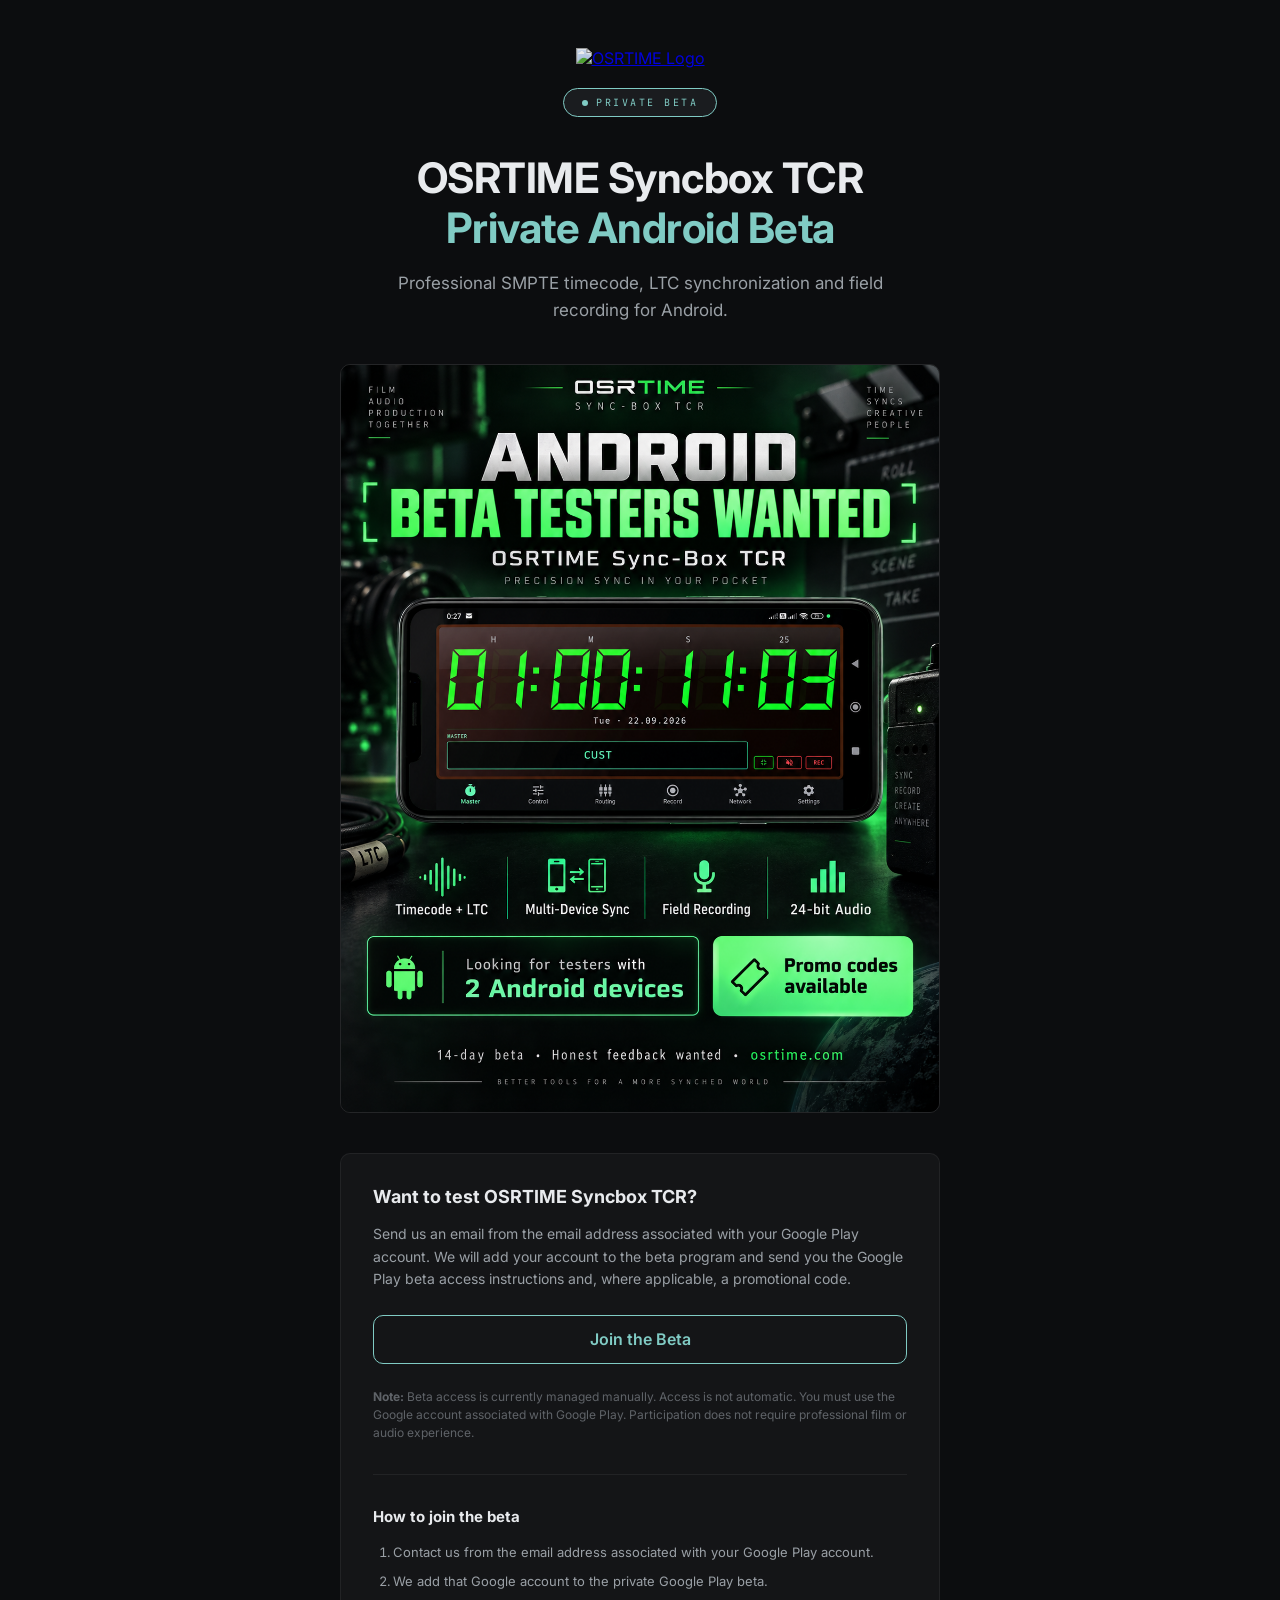
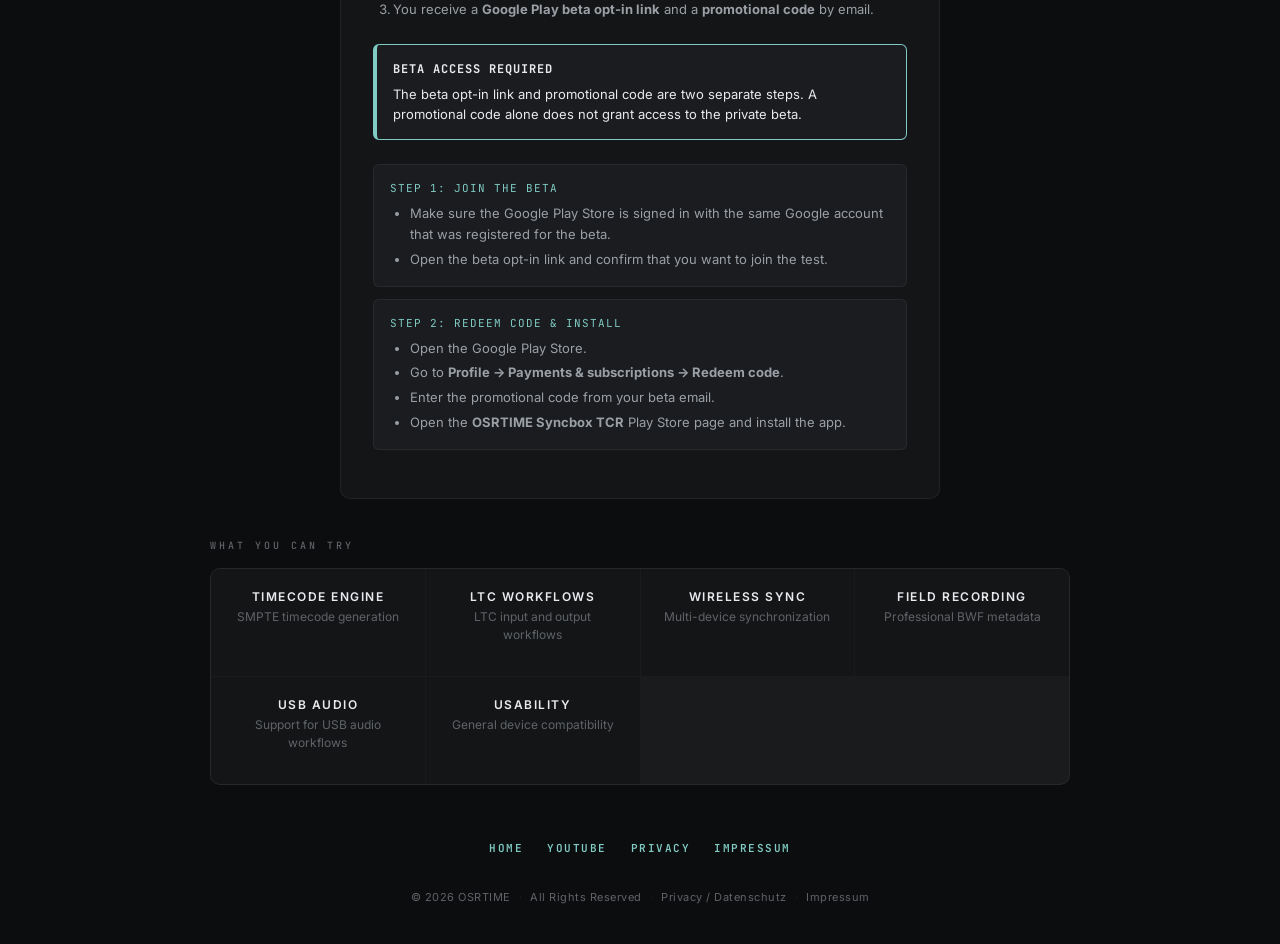
==== beta/index.html @ b646900d "Improve beta signup UX with modal and add beta navigation" ====
<!DOCTYPE html>
<html lang="de">
<head>
    <meta charset="UTF-8">
    <meta name="viewport" content="width=device-width, initial-scale=1.0">
    <title>OSRTIME – Professional Timecode & Synchronization</title>
    <meta name="description" content="OSRTIME – A next-generation timecode and synchronization platform for film, broadcast and studio professionals.">
    <meta name="theme-color" content="#111214">

    <link rel="icon" type="image/png" href="https://github.com/Clickybunty/assets/blob/main/osertime-logo-google-workspace.png?raw=true">
    
    <link rel="preconnect" href="https://fonts.googleapis.com">
    <link rel="preconnect" href="https://fonts.gstatic.com" crossorigin>
    <link href="https://fonts.googleapis.com/css2?family=Orbitron:wght@400;500;600;700;800;900&family=Inter:wght@300;400;500;600;700&family=JetBrains+Mono:wght@400;500;700&display=swap" rel="stylesheet">
    <style>
        /* ═══════════════════════════════════════════════════════
           OSRTIME – PROFESSIONAL STUDIO DESIGN
           ═══════════════════════════════════════════════════════ */

        *, *::before, *::after {
            margin: 0;
            padding: 0;
            box-sizing: border-box;
        }

        :root {
            /* ── Page Design System ── */
            --page-bg: #0C0D0F;
            --surface-1: #141517;
            --surface-2: #1A1C1F;
            --surface-3: #222428;
            --border-subtle: rgba(255, 255, 255, 0.06);
            --border-medium: rgba(255, 255, 255, 0.10);
            --text-primary: #E8EAED;
            --text-secondary: #9AA0A6;
            --text-muted: #5F6368;
            --accent-cool: #80CBC4;
            --accent-blue: #81D4FA;

            /* ── Master Clock Panel Colors (unchanged) ── */
            --neon-green: #39FF14;
            --neon-green-dim: rgba(57, 255, 20, 0.04);
            --neon-green-subtle: rgba(57, 255, 20, 0.02);
            --label-gray: #777777;
            --date-color: rgba(255, 255, 255, 0.7);
            --divider-green: #1B3F1B;
            --master-label: #81C784;
            --glass-top: #2E1010;
            --glass-mid: #140808;
            --glass-bottom: #0F0505;
            --rim-color: rgba(139, 69, 19, 0.4);
            --btn-bg: #140D0D;
            --nav-bg: #0F1113;
            --nav-selected: #69F0AE;
            --nav-unselected: #9E9E9E;
            --accent-red: #FF5252;
        }

        html {
            scroll-behavior: smooth;
        }

        body {
            background: var(--page-bg);
            color: var(--text-primary);
            font-family: 'Inter', system-ui, -apple-system, sans-serif;
            min-height: 100vh;
            overflow-x: hidden;
            -webkit-font-smoothing: antialiased;
            -moz-osx-font-smoothing: grayscale;
        }

        /* ── MAIN LAYOUT ── */
        .page-wrapper {
            display: flex;
            flex-direction: column;
            align-items: center;
            min-height: 100vh;
            padding: 48px 24px 40px;
            max-width: 960px;
            margin: 0 auto;
        }

        /* ── LOGO ── */
        .logo-container {
            margin-bottom: 20px;
            animation: fadeIn 0.8s ease-out 0.1s both;
        }
        .logo-container img {
            max-width: 180px;
            height: auto;
            opacity: 0.92;
            transition: opacity 0.3s ease;
        }
        .logo-container img:hover {
            opacity: 1;
        }

        /* ── STATUS BADGE ── */
        .status-badge {
            display: inline-flex;
            align-items: center;
            gap: 8px;
            background: var(--surface-2);
            border: 1px solid var(--border-subtle);
            border-radius: 100px;
            padding: 7px 18px;
            font-family: 'JetBrains Mono', monospace;
            font-size: 10px;
            letter-spacing: 2.5px;
            text-transform: uppercase;
            color: var(--accent-cool);
            margin-bottom: 36px;
            animation: fadeIn 0.8s ease-out 0.2s both;
        }
        .status-dot {
            width: 6px; height: 6px;
            background: var(--accent-cool);
            border-radius: 50%;
            animation: statusPulse 3s ease-in-out infinite;
        }
        @keyframes statusPulse {
            0%, 100% { opacity: 1; }
            50% { opacity: 0.35; }
        }

        /* ═══════════════════════════════════════════
           MASTER CLOCK PANEL (Unchanged – App Design)
           ═══════════════════════════════════════════ */
        .clock-panel {
            position: relative;
            width: 100%;
            max-width: 540px;
            background: linear-gradient(135deg, var(--glass-top) 0%, var(--glass-mid) 50%, var(--glass-bottom) 100%);
            border: 5px solid var(--rim-color);
            border-radius: 10px;
            padding: 0;
            margin-bottom: 0;
            overflow: hidden;
            animation: fadeSlideUp 0.9s ease-out 0.3s both;
            box-shadow:
                0 8px 18px rgba(0, 0, 0, 0.9),
                0 0 28px var(--neon-green-subtle);
        }

        /* ── Glass Reflection Overlay ── */
        .clock-panel::before {
            content: '';
            position: absolute;
            top: 0; left: 0; right: 0; bottom: 0;
            border-radius: 6px;
            background: linear-gradient(
                135deg,
                rgba(255, 255, 255, 0.08) 0%,
                rgba(255, 255, 255, 0.02) 40%,
                transparent 60%,
                rgba(0, 0, 0, 0.12) 100%
            );
            z-index: 3;
            pointer-events: none;
        }
        .clock-panel::after {
            content: '';
            position: absolute;
            top: 0; left: 0; right: 0; bottom: 0;
            border-radius: 6px;
            background: linear-gradient(
                to bottom,
                rgba(255, 255, 255, 0.15) 0%,
                rgba(255, 255, 255, 0.04) 28%,
                transparent 29%
            );
            z-index: 4;
            pointer-events: none;
        }

        /* ── Clock Inner Content ── */
        .clock-inner {
            position: relative;
            z-index: 2;
            padding: 20px 16px;
        }

        /* ── Row 1: Labels H M S F ── */
        .clock-labels {
            display: flex;
            align-items: center;
            justify-content: center;
            gap: 0;
            margin-bottom: 6px;
        }
        .clock-labels span {
            flex: 1;
            text-align: center;
            font-family: 'JetBrains Mono', monospace;
            font-size: 15px;
            font-weight: 700;
            letter-spacing: 1.5px;
            color: var(--label-gray);
        }

        /* ── Seven Segment Canvas ── */
        #master-clock-canvas {
            aspect-ratio: 6 / 1;
            display: block;
            width: 100%;
            max-width: 600px;
            height: auto;
            margin: 0 auto;
        }

        /* ── Date Line ── */
        .clock-date {
            text-align: center;
            font-family: 'JetBrains Mono', monospace;
            font-size: 16px;
            font-weight: 700;
            color: var(--date-color);
            letter-spacing: 2px;
            margin-top: 8px;
            margin-bottom: 8px;
        }

        /* ── Divider ── */
        .clock-divider {
            height: 1px;
            background: var(--divider-green);
            margin: 0 0 12px 0;
        }

        /* ── Clock Footer (MASTER + Buttons) ── */
        .clock-footer {
            display: flex;
            justify-content: space-between;
            align-items: flex-end;
        }
        .clock-footer-left { flex: 1; }

        .master-label {
            font-family: 'JetBrains Mono', monospace;
            font-size: 10px;
            font-weight: 700;
            color: var(--master-label);
            margin-bottom: 4px;
        }

        /* ── Source Selector Badges ── */
        .source-selectors { display: flex; gap: 2px; }
        .source-btn {
            flex: 1;
            height: 24px;
            display: flex;
            align-items: center;
            justify-content: center;
            background: #000;
            border: 1px solid var(--nav-selected);
            border-radius: 3px;
            font-family: 'JetBrains Mono', monospace;
            font-size: 10px;
            font-weight: 700;
            letter-spacing: 1px;
            color: var(--nav-selected);
            cursor: default;
        }
        .source-btn.active {
            background: var(--nav-selected);
            color: #000;
        }

        /* ── Action Buttons ── */
        .clock-actions { display: flex; gap: 8px; align-items: flex-end; }
        .action-btn {
            height: 24px; width: 36px;
            display: flex; align-items: center; justify-content: center;
            background: var(--btn-bg);
            border: 1px solid var(--neon-green);
            border-radius: 3px;
            cursor: default;
        }
        .action-btn svg {
            width: 14px; height: 14px;
            stroke: var(--neon-green); fill: none; stroke-width: 2;
        }
        .action-btn.rec-btn {
            width: 48px;
            border-color: #f44336;
            font-family: 'JetBrains Mono', monospace;
            font-size: 10px; font-weight: 700;
            color: #f44336; letter-spacing: 1px;
        }

        /* ── NAVIGATION BAR ── */
        .nav-bar {
            display: flex;
            justify-content: center;
            width: 100%;
            max-width: 540px;
            background: var(--nav-bg);
            border-top: 1px solid rgba(255, 255, 255, 0.06);
            border-radius: 0 0 10px 10px;
            padding: 8px 0 6px;
            margin-bottom: 0;
            animation: fadeSlideUp 0.9s ease-out 0.4s both;
        }
        .nav-item {
            flex: 1;
            display: flex;
            flex-direction: column;
            align-items: center;
            gap: 3px;
            padding: 4px 8px;
            cursor: default;
        }
        .nav-item .nav-icon svg {
            width: 20px; height: 20px;
            stroke: var(--nav-unselected); fill: none; stroke-width: 2;
        }
        .nav-item .nav-label {
            font-family: 'Inter', sans-serif;
            font-size: 10px; font-weight: 500;
            color: var(--nav-unselected);
        }
        .nav-item.active .nav-icon svg { stroke: var(--nav-selected); }
        .nav-item.active .nav-label {
            color: var(--nav-selected); font-weight: 700;
        }

        /* ═══════════════════════════════════════════
           PAGE CONTENT – PROFESSIONAL STUDIO DESIGN
           ═══════════════════════════════════════════ */

        /* ── Master Clock Title ── */
        .master-clock-title {
            font-family: 'Inter', sans-serif;
            font-size: 13px;
            font-weight: 600;
            letter-spacing: 3px;
            text-transform: uppercase;
            color: var(--text-muted);
            text-align: center;
            margin-top: 20px;
            margin-bottom: 56px;
            animation: fadeIn 0.8s ease-out 0.5s both;
        }

        /* ── Divider Line ── */
        .section-divider {
            width: 48px;
            height: 1px;
            background: var(--border-medium);
            margin: 0 auto 48px;
            animation: fadeIn 0.8s ease-out 0.6s both;
        }

        /* ── HEADLINE SECTION ── */
        .headline-section {
            text-align: center;
            margin-bottom: 16px;
            animation: fadeIn 0.8s ease-out 0.6s both;
        }
        .headline-main {
            font-family: 'Inter', sans-serif;
            font-size: clamp(26px, 4.5vw, 42px);
            font-weight: 700;
            letter-spacing: -0.5px;
            line-height: 1.2;
            color: var(--text-primary);
            margin-bottom: 16px;
        }
        .headline-main em {
            font-style: normal;
            color: var(--accent-cool);
        }
        .headline-sub {
            font-family: 'Inter', sans-serif;
            font-size: clamp(14px, 2vw, 17px);
            font-weight: 400;
            line-height: 1.6;
            color: var(--text-secondary);
            max-width: 520px;
            margin: 0 auto;
        }

        /* ── BRAND TAGLINE ── */
        .brand-tagline {
            text-align: center;
            margin-bottom: 56px;
            animation: fadeIn 0.8s ease-out 0.7s both;
        }
        .brand-tagline-text {
            font-family: 'Orbitron', sans-serif;
            font-size: 12px;
            font-weight: 600;
            letter-spacing: 6px;
            text-transform: uppercase;
            color: var(--text-muted);
        }
        .brand-tagline-text span {
            color: var(--accent-cool);
        }

        /* ── FEATURES GRID ── */
        .features-section {
            width: 100%;
            max-width: 860px;
            margin-bottom: 64px;
            animation: fadeIn 0.8s ease-out 0.8s both;
        }
        .features-label {
            font-family: 'JetBrains Mono', monospace;
            font-size: 10px;
            font-weight: 500;
            letter-spacing: 3px;
            text-transform: uppercase;
            color: var(--text-muted);
            text-align: center;
            margin-bottom: 24px;
        }
        .features-grid {
            display: grid;
            grid-template-columns: repeat(3, 1fr);
            gap: 1px;
            background: var(--border-subtle);
            border: 1px solid var(--border-subtle);
            border-radius: 10px;
            overflow: hidden;
        }
        .feature-card {
            background: var(--surface-1);
            padding: 28px 20px 24px;
            text-align: center;
            transition: background 0.3s ease;
        }
        .feature-card:hover {
            background: var(--surface-2);
        }
        .feature-icon {
            font-size: 24px;
            margin-bottom: 14px;
            opacity: 0.85;
        }
        .feature-title {
            font-family: 'Inter', sans-serif;
            font-size: 12px;
            font-weight: 600;
            letter-spacing: 1.5px;
            text-transform: uppercase;
            color: var(--text-primary);
            margin-bottom: 8px;
        }
        .feature-desc {
            font-size: 13px;
            font-weight: 400;
            color: var(--text-muted);
            line-height: 1.5;
            margin-bottom: 12px;
        }
        .feature-tags {
            display: flex;
            flex-wrap: wrap;
            justify-content: center;
            gap: 4px;
        }
        .feature-tag {
            font-family: 'JetBrains Mono', monospace;
            font-size: 9px;
            font-weight: 500;
            letter-spacing: 0.5px;
            padding: 3px 8px;
            border-radius: 3px;
            background: var(--surface-3);
            color: var(--text-secondary);
        }

        /* ── PLAY STORE CTA ── */
        .cta-section {
            text-align: center;
            margin-bottom: 56px;
            animation: fadeIn 0.8s ease-out 0.95s both;
        }
        .cta-badge {
            display: inline-flex;
            align-items: center;
            gap: 12px;
            background: var(--surface-2);
            border: 1px solid var(--border-medium);
            border-radius: 10px;
            padding: 14px 28px;
            text-decoration: none;
            transition: all 0.3s ease;
        }
        .cta-badge:hover {
            background: var(--surface-3);
            border-color: var(--accent-cool);
        }
        .cta-badge-icon {
            width: 28px;
            height: 28px;
        }
        .cta-badge-text {
            text-align: left;
        }
        .cta-badge-label {
            font-family: 'Inter', sans-serif;
            font-size: 10px;
            font-weight: 500;
            letter-spacing: 1.5px;
            text-transform: uppercase;
            color: var(--text-muted);
            line-height: 1;
            margin-bottom: 3px;
        }
        .cta-badge-store {
            font-family: 'Inter', sans-serif;
            font-size: 16px;
            font-weight: 600;
            color: var(--text-primary);
            line-height: 1.2;
        }

        /* ── SPECS ROW ── */
        .specs-section {
            width: 100%;
            max-width: 860px;
            margin-bottom: 64px;
            animation: fadeIn 0.8s ease-out 0.9s both;
        }
        .specs-row {
            display: flex;
            justify-content: space-between;
            gap: 0;
            background: var(--surface-1);
            border: 1px solid var(--border-subtle);
            border-radius: 10px;
            padding: 24px 0;
        }
        .spec-item {
            flex: 1;
            text-align: center;
            position: relative;
        }
        .spec-item:not(:last-child)::after {
            content: '';
            position: absolute;
            right: 0;
            top: 15%;
            height: 70%;
            width: 1px;
            background: var(--border-subtle);
        }
        .spec-value {
            font-family: 'JetBrains Mono', monospace;
            font-size: 20px;
            font-weight: 700;
            color: var(--text-primary);
            letter-spacing: 0.5px;
            margin-bottom: 4px;
        }
        .spec-label {
            font-family: 'Inter', sans-serif;
            font-size: 10px;
            font-weight: 500;
            letter-spacing: 1.5px;
            text-transform: uppercase;
            color: var(--text-muted);
        }

        /* ── CONTACT ── */
        .contact-section {
            text-align: center;
            margin-bottom: 40px;
            animation: fadeIn 0.8s ease-out 1s both;
        }
        .contact-label {
            font-family: 'Inter', sans-serif;
            font-size: 10px;
            font-weight: 600;
            letter-spacing: 3px;
            text-transform: uppercase;
            color: var(--text-muted);
            margin-bottom: 10px;
        }
        .contact-link {
            font-family: 'JetBrains Mono', monospace;
            font-size: 14px;
            color: var(--accent-cool);
            text-decoration: none;
            letter-spacing: 0.5px;
            transition: color 0.25s ease;
            border-bottom: 1px solid transparent;
            padding-bottom: 2px;
        }
        .contact-link:hover {
            color: var(--accent-blue);
            border-bottom-color: var(--accent-blue);
        }

        /* ── FOOTER ── */
        .copyright {
            font-family: 'Inter', sans-serif;
            font-size: 11px;
            color: var(--text-muted);
            letter-spacing: 0.5px;
            animation: fadeIn 0.8s ease-out 1.1s both;
        }
        .footer-sep {
            margin: 0 8px;
            opacity: 0.3;
        }
        .impressum-link {
            color: var(--text-muted);
            text-decoration: none;
            transition: color 0.25s ease;
        }
        .impressum-link:hover {
            color: var(--text-secondary);
        }

        /* ── ANIMATIONS ── */
        @keyframes fadeIn {
            from { opacity: 0; transform: translateY(12px); }
            to { opacity: 1; transform: translateY(0); }
        }
        @keyframes fadeSlideUp {
            from { opacity: 0; transform: translateY(24px); }
            to { opacity: 1; transform: translateY(0); }
        }

        /* ── RESPONSIVE ── */
        @media (max-width: 768px) {
            .features-grid {
                grid-template-columns: repeat(2, 1fr);
            }
            .specs-row { flex-wrap: wrap; padding: 16px 0; }
            .spec-item { min-width: 33%; padding: 8px 0; }
            .spec-item::after { display: none; }
            .spec-value { font-size: 16px; }
        }
        @media (max-width: 600px) {
            .page-wrapper { padding: 32px 16px 32px; }
            .clock-labels span { font-size: 12px; }
            .source-btn { font-size: 8px; height: 22px; }
            .clock-actions { gap: 4px; }
            .action-btn { width: 32px; height: 22px; }
            .action-btn.rec-btn { width: 42px; }
            .nav-item .nav-label { font-size: 9px; }
        }
        @media (max-width: 480px) {
            .features-grid { grid-template-columns: 1fr; }
            .clock-inner { padding: 12px 10px; }
            .specs-row { gap: 16px; }
        }
    </style>
</head>
<body>
    <div class="page-wrapper">
        <div class="logo-container">
            <a href="/"><img src="https://raw.githubusercontent.com/Clickybunty/assets/main/osertimeDotcom.png" alt="OSRTIME Logo" id="logo"></a>
        </div>
        <div class="status-badge" id="status-badge" style="border-color: var(--accent-cool); color: var(--accent-cool);">
            <div class="status-dot"></div>
            PRIVATE BETA
        </div>
        <div class="headline-section" style="margin-bottom: 40px;">
            <h1 class="headline-main">
                OSRTIME Syncbox TCR<br><em>Private Android Beta</em>
            </h1>
            <p class="headline-sub">
                Professional SMPTE timecode, LTC synchronization and field recording for Android.
            </p>
        </div>
        <div style="max-width: 600px; width: 100%; margin-bottom: 40px; border-radius: 10px; overflow: hidden; border: 1px solid var(--border-medium); animation: fadeSlideUp 0.9s ease-out 0.4s both;">
            <img src="../assets/beta/osrtime-syncbox-tcr-beta-promo.jpg" alt="Beta Tester Promo" style="width: 100%; height: auto; display: block;">
        </div>
        <div style="max-width: 600px; width: 100%; text-align: left; background: var(--surface-1); border: 1px solid var(--border-subtle); border-radius: 10px; padding: 32px; margin-bottom: 40px; animation: fadeIn 0.8s ease-out 0.6s both;">
            <h2 style="font-family: 'Inter', sans-serif; font-size: 18px; color: var(--text-primary); margin-bottom: 16px;">Want to test OSRTIME Syncbox TCR?</h2>
            <p style="font-size: 14px; color: var(--text-secondary); line-height: 1.6; margin-bottom: 24px;">
                Send us an email from the email address associated with your Google Play account. We will add your account to the beta program and send you the Google Play beta access instructions and, where applicable, a promotional code.
            </p>
            <button id="btn-open-modal" class="cta-badge" style="display: inline-flex; justify-content: center; width: 100%; text-align: center; border-color: var(--accent-cool); background: transparent; cursor: pointer;">
                <div class="cta-badge-store" style="color: var(--accent-cool);">Join the Beta</div>
            </button>
            <p style="font-size: 12px; color: var(--text-muted); line-height: 1.5; margin-top: 24px;">
                <strong>Note:</strong> Beta access is currently managed manually. Access is not automatic. You must use the Google account associated with Google Play. Participation does not require professional film or audio experience.
            </p>

            <div style="margin-top: 32px; padding-top: 32px; border-top: 1px solid var(--border-subtle);">
                <h3 style="font-family: 'Inter', sans-serif; font-size: 15px; color: var(--text-primary); margin-bottom: 16px;">How to join the beta</h3>
                <ol style="font-size: 13px; color: var(--text-secondary); line-height: 1.6; padding-left: 20px; margin-bottom: 24px;">
                    <li style="margin-bottom: 8px;">Contact us from the email address associated with your Google Play account.</li>
                    <li style="margin-bottom: 8px;">We add that Google account to the private Google Play beta.</li>
                    <li style="margin-bottom: 8px;">You receive a <strong>Google Play beta opt-in link</strong> and a <strong>promotional code</strong> by email.</li>
                </ol>
                <div style="background: var(--surface-2); padding: 16px; border-radius: 6px; border: 1px solid var(--accent-cool); margin-bottom: 24px; border-left: 4px solid var(--accent-cool);">
                    <strong style="font-family: 'JetBrains Mono', monospace; font-size: 12px; color: var(--text-primary); display: block; margin-bottom: 6px; letter-spacing: 1px;">BETA ACCESS REQUIRED</strong>
                    <span style="font-size: 13px; color: var(--text-primary);">The beta opt-in link and promotional code are two separate steps. A promotional code alone does not grant access to the private beta.</span>
                </div>
                
                <div style="background: var(--surface-2); padding: 16px; border-radius: 6px; border: 1px solid var(--border-subtle); margin-bottom: 12px;">
                    <div style="font-size: 11px; font-family: 'JetBrains Mono', monospace; color: var(--accent-cool); margin-bottom: 8px; text-transform: uppercase; letter-spacing: 1px;">Step 1: Join the Beta</div>
                    <ul style="font-size: 13px; color: var(--text-secondary); line-height: 1.6; padding-left: 20px; margin-bottom: 0;">
                        <li style="margin-bottom: 4px;">Make sure the Google Play Store is signed in with the same Google account that was registered for the beta.</li>
                        <li>Open the beta opt-in link and confirm that you want to join the test.</li>
                    </ul>
                </div>
                
                <div style="background: var(--surface-2); padding: 16px; border-radius: 6px; border: 1px solid var(--border-subtle); margin-bottom: 16px;">
                    <div style="font-size: 11px; font-family: 'JetBrains Mono', monospace; color: var(--accent-cool); margin-bottom: 8px; text-transform: uppercase; letter-spacing: 1px;">Step 2: Redeem Code &amp; Install</div>
                    <ul style="font-size: 13px; color: var(--text-secondary); line-height: 1.6; padding-left: 20px; margin-bottom: 0;">
                        <li style="margin-bottom: 4px;">Open the Google Play Store.</li>
                        <li style="margin-bottom: 4px;">Go to <strong>Profile &rarr; Payments &amp; subscriptions &rarr; Redeem code</strong>.</li>
                        <li style="margin-bottom: 4px;">Enter the promotional code from your beta email.</li>
                        <li>Open the <strong>OSRTIME Syncbox TCR</strong> Play Store page and install the app.</li>
                    </ul>
                </div>
            </div>
        </div>
        <div style="max-width: 860px; width: 100%; margin-bottom: 56px; animation: fadeIn 0.8s ease-out 0.8s both;">
            <div class="features-label" style="text-align: left; margin-bottom: 16px;">What you can try</div>
            <div class="features-grid" style="grid-template-columns: repeat(auto-fit, minmax(200px, 1fr));">
                <div class="feature-card" style="padding: 20px;">
                    <div class="feature-title" style="margin-bottom: 4px;">Timecode Engine</div>
                    <div class="feature-desc" style="font-size: 12px;">SMPTE timecode generation</div>
                </div>
                <div class="feature-card" style="padding: 20px;">
                    <div class="feature-title" style="margin-bottom: 4px;">LTC Workflows</div>
                    <div class="feature-desc" style="font-size: 12px;">LTC input and output workflows</div>
                </div>
                <div class="feature-card" style="padding: 20px;">
                    <div class="feature-title" style="margin-bottom: 4px;">Wireless Sync</div>
                    <div class="feature-desc" style="font-size: 12px;">Multi-device synchronization</div>
                </div>
                <div class="feature-card" style="padding: 20px;">
                    <div class="feature-title" style="margin-bottom: 4px;">Field Recording</div>
                    <div class="feature-desc" style="font-size: 12px;">Professional BWF metadata</div>
                </div>
                <div class="feature-card" style="padding: 20px;">
                    <div class="feature-title" style="margin-bottom: 4px;">USB Audio</div>
                    <div class="feature-desc" style="font-size: 12px;">Support for USB audio workflows</div>
                </div>
                <div class="feature-card" style="padding: 20px;">
                    <div class="feature-title" style="margin-bottom: 4px;">Usability</div>
                    <div class="feature-desc" style="font-size: 12px;">General device compatibility</div>
                </div>
            </div>
        </div>
        <div style="display: flex; gap: 24px; justify-content: center; flex-wrap: wrap; margin-bottom: 32px; animation: fadeIn 0.8s ease-out 1.05s both;">
            <a href="/" class="contact-link" style="font-size: 11px; text-transform: uppercase; letter-spacing: 1.5px; font-weight: 600; text-decoration: none;">Home</a>
            <a href="https://www.youtube.com/@OSRTIME-TCR" target="_blank" rel="noopener noreferrer" class="contact-link" style="font-size: 11px; text-transform: uppercase; letter-spacing: 1.5px; font-weight: 600; text-decoration: none;">YouTube</a>
            <a href="/privacy/" class="contact-link" style="font-size: 11px; text-transform: uppercase; letter-spacing: 1.5px; font-weight: 600; text-decoration: none;">Privacy</a>
            <a href="https://mein.online-impressum.de/hardwarestream/" target="_blank" rel="noopener noreferrer" class="contact-link" style="font-size: 11px; text-transform: uppercase; letter-spacing: 1.5px; font-weight: 600; text-decoration: none;">Impressum</a>
        </div>
        <div class="copyright">
            © 2026 OSRTIME<span class="footer-sep">·</span>All Rights Reserved<span class="footer-sep">·</span><a href="/privacy/" class="impressum-link">Privacy / Datenschutz</a><span class="footer-sep">·</span><a href="https://mein.online-impressum.de/hardwarestream/" target="_blank" rel="noopener noreferrer" class="impressum-link" id="impressum-link">Impressum</a>
        </div>
    </div>
    
    <!-- Beta Join Modal -->
    <div id="beta-modal" style="display: none; position: fixed; top: 0; left: 0; width: 100%; height: 100%; background: rgba(0,0,0,0.85); z-index: 1000; align-items: center; justify-content: center; padding: 20px; backdrop-filter: blur(4px);">
        <div style="background: var(--surface-1); border: 1px solid var(--border-medium); border-radius: 10px; width: 100%; max-width: 500px; padding: 32px; position: relative; animation: fadeSlideUp 0.3s ease-out forwards; text-align: left;">
            <button id="btn-close-modal" style="position: absolute; top: 16px; right: 16px; background: transparent; border: none; color: var(--text-muted); cursor: pointer; font-size: 24px; line-height: 1;">&times;</button>
            <h2 style="font-family: 'Inter', sans-serif; font-size: 18px; color: var(--text-primary); margin-bottom: 16px;">Join the OSRTIME Syncbox TCR Beta</h2>
            <p style="font-size: 14px; color: var(--text-secondary); line-height: 1.6; margin-bottom: 16px;">
                To participate in the private Android beta, contact us using the email address associated with your Google Play account.<br><br>
                Send your request to: <br>
                <strong style="color: var(--text-primary); font-family: 'JetBrains Mono', monospace; font-size: 15px; user-select: all;">beta@osrtime.com</strong>
            </p>
            <p style="font-size: 13px; color: var(--text-muted); line-height: 1.6; margin-bottom: 20px;">
                After we register your Google account for the private test, you will receive:<br>
                &bull; your Google Play beta access link<br>
                &bull; your personal promotional code<br>
                &bull; installation instructions
            </p>
            <div style="font-size: 12px; color: var(--text-secondary); background: rgba(255,255,255,0.03); border-left: 3px solid var(--accent-cool); padding: 12px; margin-bottom: 24px;">
                <strong>Important:</strong> Use the same Google account that you use in the Google Play Store.
            </div>
            
            <div style="display: flex; gap: 12px; flex-wrap: wrap;">
                <a href="https://mail.google.com/mail/?view=cm&fs=1&to=beta@osrtime.com&su=OSRTIME%20Syncbox%20TCR%20Beta%20Access&body=Hello%20OSRTIME%2C%0A%0AI%20would%20like%20to%20join%20the%20OSRTIME%20Syncbox%20TCR%20Android%20beta.%0A%0AAndroid%20device%3A%0AAndroid%20version%3A%0AThis%20email%20address%20is%20associated%20with%20my%20Google%20Play%20account.%0A%0ABest%20regards" target="_blank" rel="noopener noreferrer" style="flex: 1; display: inline-flex; justify-content: center; align-items: center; background: var(--accent-cool); color: #000; font-weight: 600; text-decoration: none; padding: 12px 16px; border-radius: 6px; font-size: 13px; letter-spacing: 0.5px;">
                    Open Gmail
                </a>
                <button id="btn-copy-email" style="flex: 1; display: inline-flex; justify-content: center; align-items: center; background: var(--surface-2); border: 1px solid var(--border-medium); color: var(--text-primary); font-weight: 500; padding: 12px 16px; border-radius: 6px; font-size: 13px; cursor: pointer; letter-spacing: 0.5px;">
                    Copy Email Address
                </button>
            </div>
        </div>
    </div>
    
    <script>
        const modal = document.getElementById('beta-modal');
        const btnOpen = document.getElementById('btn-open-modal');
        const btnClose = document.getElementById('btn-close-modal');
        const btnCopy = document.getElementById('btn-copy-email');
        
        btnOpen.addEventListener('click', (e) => {
            e.preventDefault();
            modal.style.display = 'flex';
        });
        
        btnClose.addEventListener('click', () => {
            modal.style.display = 'none';
        });
        
        modal.addEventListener('click', (e) => {
            if (e.target === modal) {
                modal.style.display = 'none';
            }
        });
        
        btnCopy.addEventListener('click', () => {
            navigator.clipboard.writeText('beta@osrtime.com').then(() => {
                const originalText = btnCopy.textContent;
                btnCopy.textContent = 'Copied!';
                btnCopy.style.borderColor = 'var(--accent-cool)';
                btnCopy.style.color = 'var(--accent-cool)';
                setTimeout(() => {
                    btnCopy.textContent = 'Copy Email Address';
                    btnCopy.style.borderColor = 'var(--border-medium)';
                    btnCopy.style.color = 'var(--text-primary)';
                }, 2000);
            });
        });
    </script>
</body>
</html>
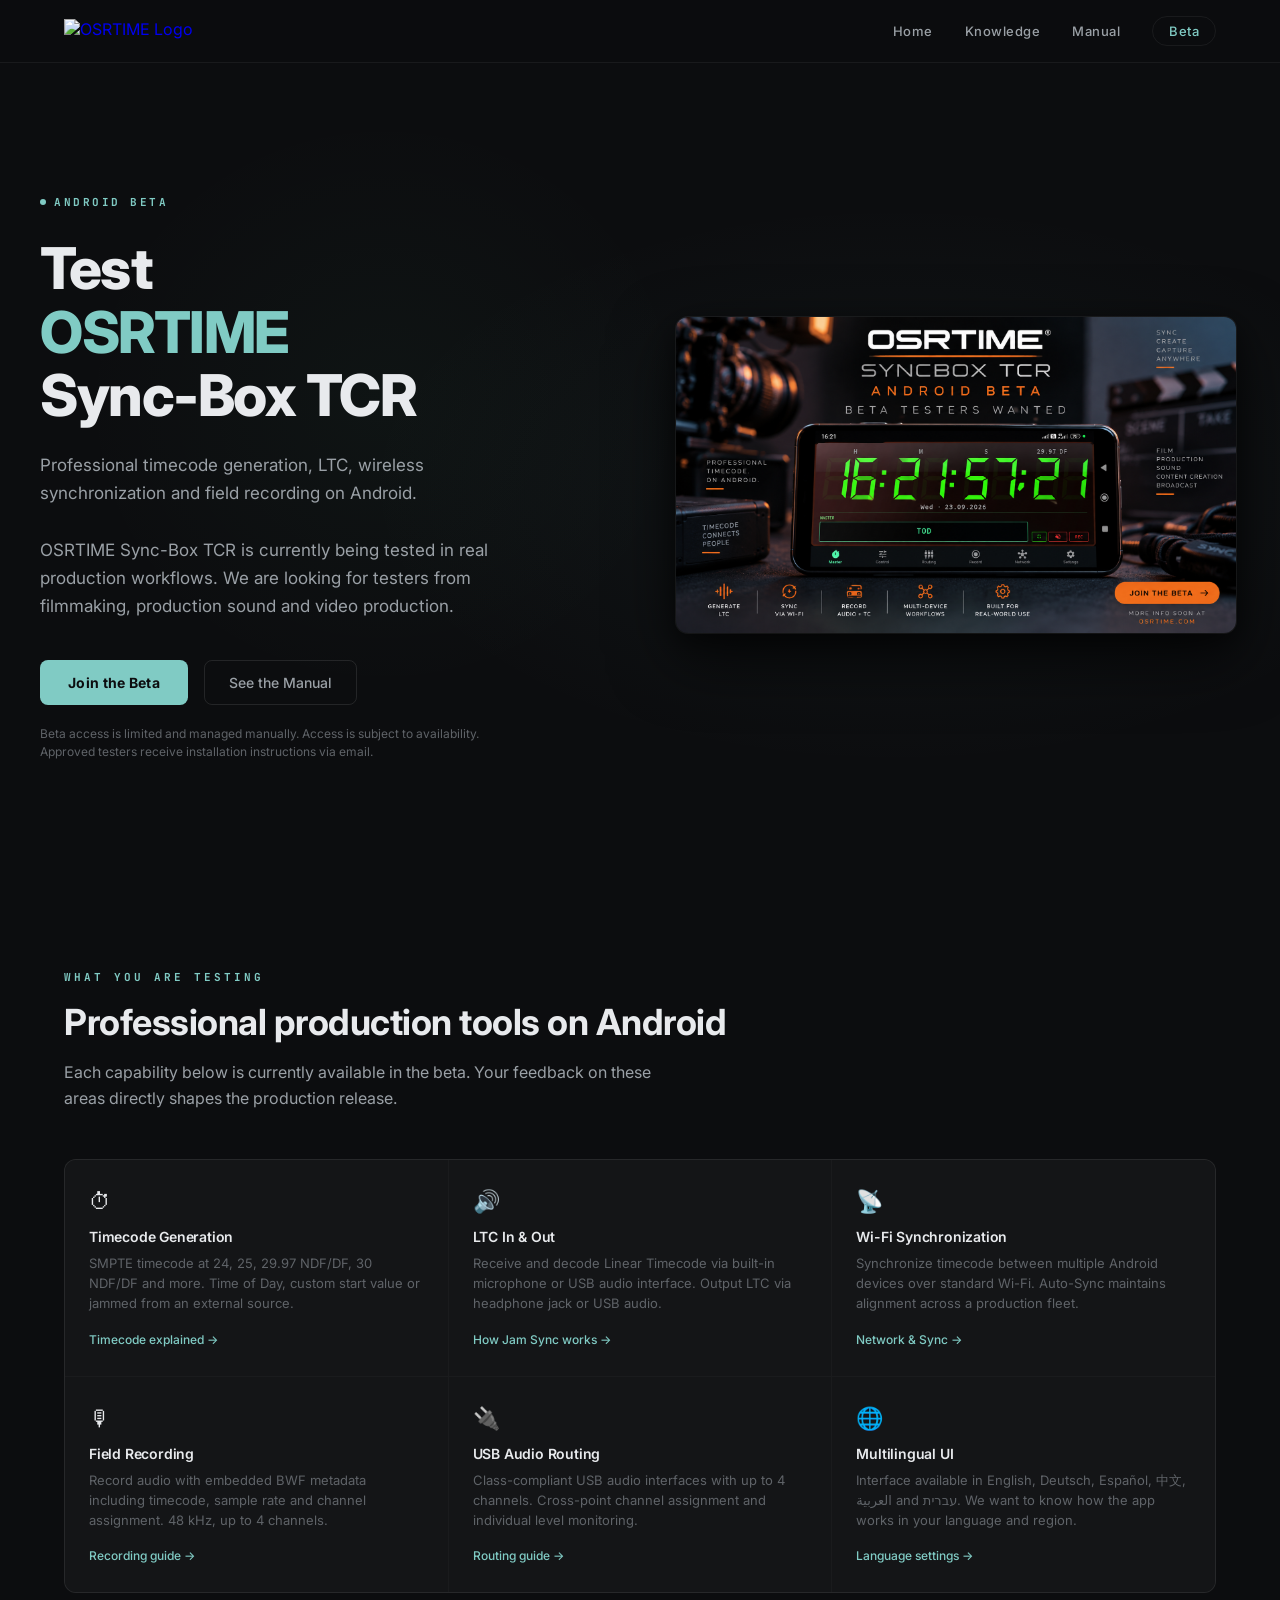
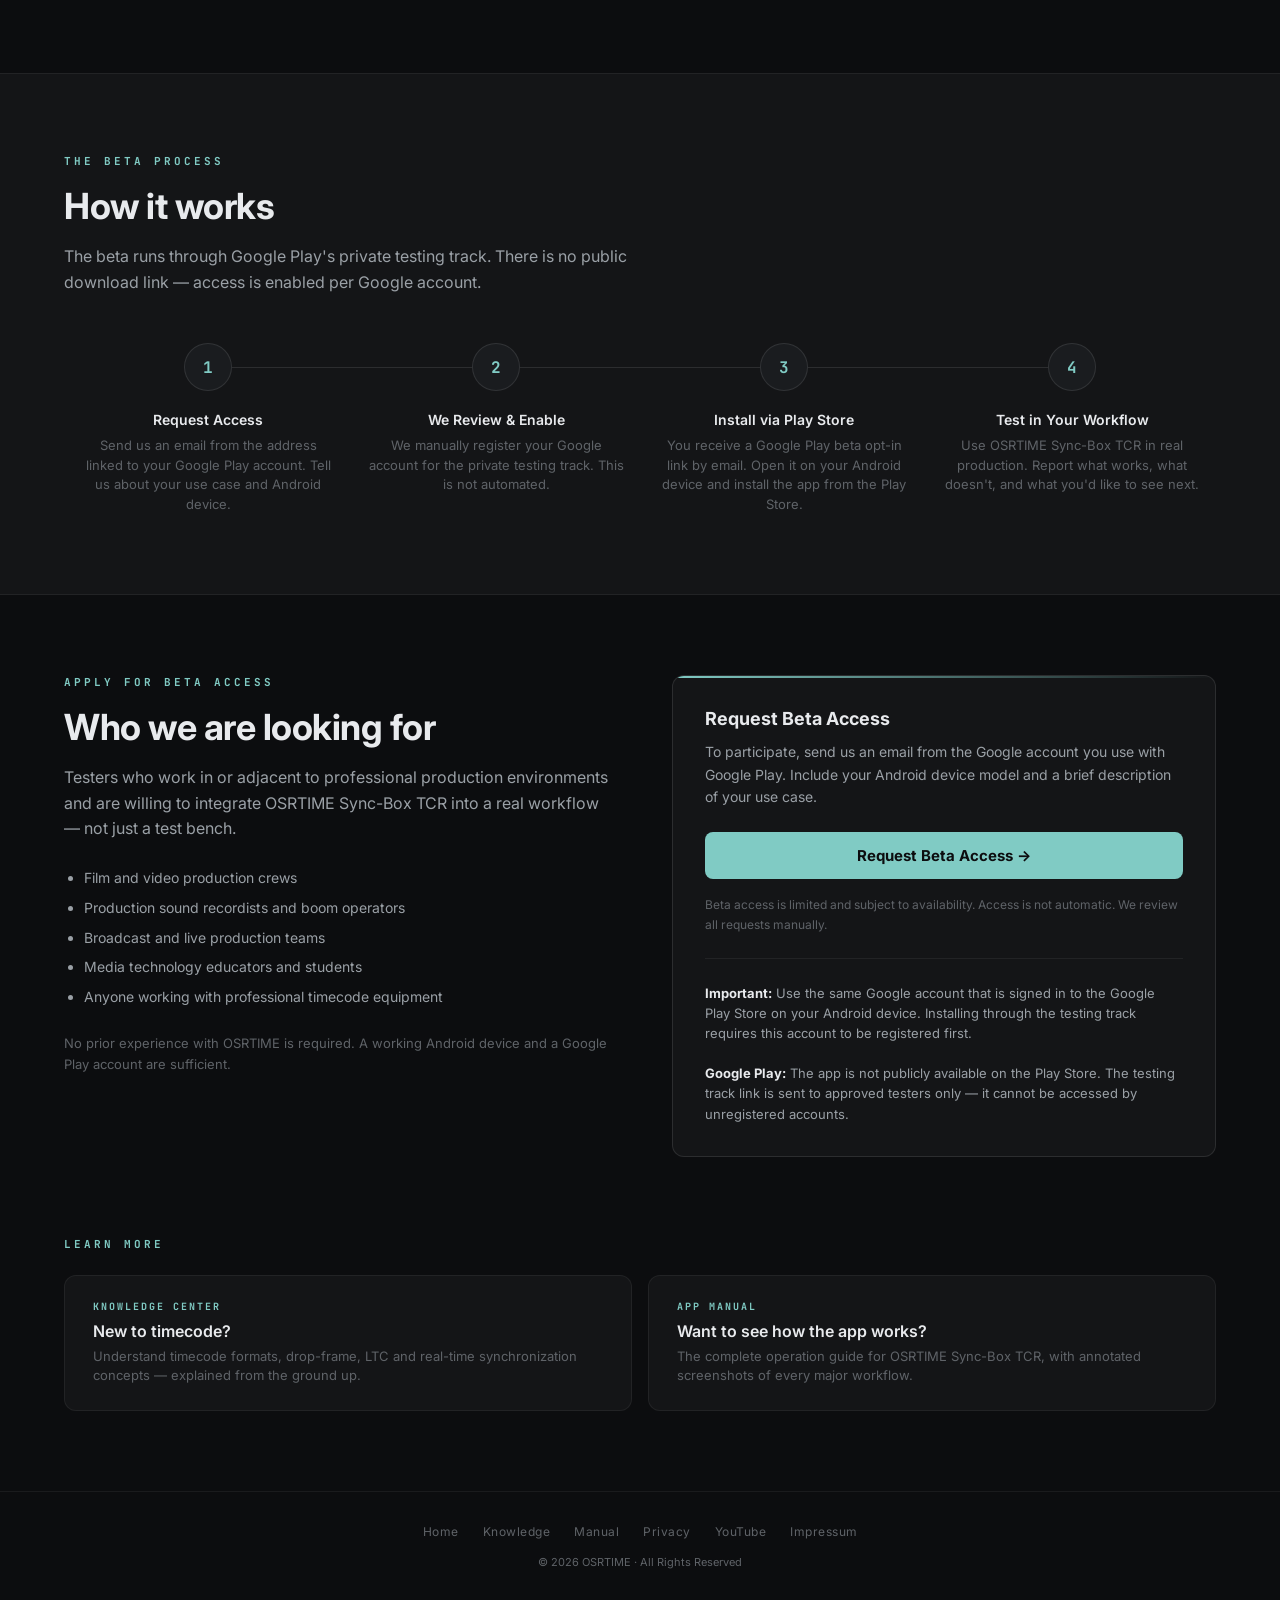
==== commit d43bd81b: "feat: launch knowledge center, manual and beta experience" ====
--- a/beta/index.html
+++ b/beta/index.html
@@ -1,30 +1,30 @@
 <!DOCTYPE html>
-<html lang="de">
+<html lang="en">
 <head>
     <meta charset="UTF-8">
-    <meta name="viewport" content="width=device-width, initial-scale=1.0">
-    <title>OSRTIME – Professional Timecode & Synchronization</title>
-    <meta name="description" content="OSRTIME – A next-generation timecode and synchronization platform for film, broadcast and studio professionals.">
-    <meta name="theme-color" content="#111214">
+    <meta name="viewport" content="width=device-width, initial-scale=1.0, maximum-scale=1.0, user-scalable=no">
+    <title>OSRTIME Sync-Box TCR – Android Beta</title>
+    <meta name="description" content="OSRTIME Sync-Box TCR is in Android Beta. Professional timecode generation, LTC, network synchronization and BWF recording for film and production sound on Android.">
+    <meta name="theme-color" content="#0C0D0F">
 
     <link rel="icon" type="image/png" href="https://github.com/Clickybunty/assets/blob/main/osertime-logo-google-workspace.png?raw=true">
-    
+
     <link rel="preconnect" href="https://fonts.googleapis.com">
     <link rel="preconnect" href="https://fonts.gstatic.com" crossorigin>
-    <link href="https://fonts.googleapis.com/css2?family=Orbitron:wght@400;500;600;700;800;900&family=Inter:wght@300;400;500;600;700&family=JetBrains+Mono:wght@400;500;700&display=swap" rel="stylesheet">
+    <link href="https://fonts.googleapis.com/css2?family=Orbitron:wght@400;500;700;900&family=Inter:wght@300;400;500;600;700;800&family=JetBrains+Mono:wght@400;500;700&display=swap" rel="stylesheet">
+
+    <link rel="stylesheet" href="../assets/css/global-header.css">
+
     <style>
-        /* ═══════════════════════════════════════════════════════
-           OSRTIME – PROFESSIONAL STUDIO DESIGN
-           ═══════════════════════════════════════════════════════ */
+        /* ══════════════════════════════════════════════════
+           OSRTIME BETA PAGE
+           ══════════════════════════════════════════════════ */
 
         *, *::before, *::after {
-            margin: 0;
-            padding: 0;
-            box-sizing: border-box;
+            margin: 0; padding: 0; box-sizing: border-box;
         }
 
         :root {
-            /* ── Page Design System ── */
             --page-bg: #0C0D0F;
             --surface-1: #141517;
             --surface-2: #1A1C1F;
@@ -35,30 +35,13 @@
             --text-secondary: #9AA0A6;
             --text-muted: #5F6368;
             --accent-cool: #80CBC4;
-            --accent-blue: #81D4FA;
-
-            /* ── Master Clock Panel Colors (unchanged) ── */
-            --neon-green: #39FF14;
-            --neon-green-dim: rgba(57, 255, 20, 0.04);
-            --neon-green-subtle: rgba(57, 255, 20, 0.02);
-            --label-gray: #777777;
-            --date-color: rgba(255, 255, 255, 0.7);
-            --divider-green: #1B3F1B;
-            --master-label: #81C784;
-            --glass-top: #2E1010;
-            --glass-mid: #140808;
-            --glass-bottom: #0F0505;
-            --rim-color: rgba(139, 69, 19, 0.4);
-            --btn-bg: #140D0D;
+            --accent-green: #69F0AE;
+            --accent-red: #FF5252;
             --nav-bg: #0F1113;
             --nav-selected: #69F0AE;
-            --nav-unselected: #9E9E9E;
-            --accent-red: #FF5252;
-        }
-
-        html {
-            scroll-behavior: smooth;
-        }
+        }
+
+        html { scroll-behavior: smooth; }
 
         body {
             background: var(--page-bg);
@@ -67,758 +50,1019 @@
             min-height: 100vh;
             overflow-x: hidden;
             -webkit-font-smoothing: antialiased;
-            -moz-osx-font-smoothing: grayscale;
-        }
-
-        /* ── MAIN LAYOUT ── */
-        .page-wrapper {
+        }
+
+        /* ── ANIMATIONS ── */
+        @keyframes fadeIn {
+            from { opacity: 0; transform: translateY(12px); }
+            to   { opacity: 1; transform: translateY(0); }
+        }
+        @keyframes fadeSlideUp {
+            from { opacity: 0; transform: translateY(24px); }
+            to   { opacity: 1; transform: translateY(0); }
+        }
+        @keyframes statusPulse {
+            0%, 100% { opacity: 1; }
+            50%       { opacity: 0.35; }
+        }
+
+        /* ── LAYOUT ── */
+        .beta-page {
+            padding-top: 80px; /* space for global header */
+        }
+
+        /* ══════════════════════════════════════════════════
+           HERO SECTION
+           ══════════════════════════════════════════════════ */
+        .hero {
+            min-height: 90vh;
             display: flex;
-            flex-direction: column;
             align-items: center;
-            min-height: 100vh;
-            padding: 48px 24px 40px;
-            max-width: 960px;
+            padding: 60px 24px 80px;
+            position: relative;
+            overflow: hidden;
+        }
+
+        .hero::before {
+            content: '';
+            position: absolute;
+            inset: 0;
+            background:
+                radial-gradient(ellipse 60% 50% at 70% 50%, rgba(128, 203, 196, 0.05) 0%, transparent 70%),
+                radial-gradient(ellipse 40% 60% at 30% 40%, rgba(105, 240, 174, 0.03) 0%, transparent 60%);
+            pointer-events: none;
+        }
+
+        .hero-inner {
+            max-width: 1200px;
             margin: 0 auto;
-        }
-
-        /* ── LOGO ── */
-        .logo-container {
-            margin-bottom: 20px;
-            animation: fadeIn 0.8s ease-out 0.1s both;
-        }
-        .logo-container img {
-            max-width: 180px;
-            height: auto;
-            opacity: 0.92;
-            transition: opacity 0.3s ease;
-        }
-        .logo-container img:hover {
-            opacity: 1;
-        }
-
-        /* ── STATUS BADGE ── */
-        .status-badge {
+            width: 100%;
+            display: grid;
+            grid-template-columns: 1fr 1fr;
+            gap: 64px;
+            align-items: center;
+            position: relative;
+            z-index: 1;
+        }
+
+        /* Left column */
+        .hero-copy {
+            animation: fadeIn 0.9s ease-out both;
+        }
+
+        .hero-eyebrow {
             display: inline-flex;
             align-items: center;
             gap: 8px;
-            background: var(--surface-2);
-            border: 1px solid var(--border-subtle);
-            border-radius: 100px;
-            padding: 7px 18px;
             font-family: 'JetBrains Mono', monospace;
-            font-size: 10px;
+            font-size: 11px;
+            font-weight: 700;
             letter-spacing: 2.5px;
             text-transform: uppercase;
             color: var(--accent-cool);
-            margin-bottom: 36px;
-            animation: fadeIn 0.8s ease-out 0.2s both;
-        }
-        .status-dot {
+            margin-bottom: 28px;
+        }
+
+        .hero-eyebrow-dot {
             width: 6px; height: 6px;
             background: var(--accent-cool);
             border-radius: 50%;
             animation: statusPulse 3s ease-in-out infinite;
         }
-        @keyframes statusPulse {
-            0%, 100% { opacity: 1; }
-            50% { opacity: 0.35; }
-        }
-
-        /* ═══════════════════════════════════════════
-           MASTER CLOCK PANEL (Unchanged – App Design)
-           ═══════════════════════════════════════════ */
-        .clock-panel {
-            position: relative;
-            width: 100%;
-            max-width: 540px;
-            background: linear-gradient(135deg, var(--glass-top) 0%, var(--glass-mid) 50%, var(--glass-bottom) 100%);
-            border: 5px solid var(--rim-color);
-            border-radius: 10px;
-            padding: 0;
-            margin-bottom: 0;
-            overflow: hidden;
-            animation: fadeSlideUp 0.9s ease-out 0.3s both;
-            box-shadow:
-                0 8px 18px rgba(0, 0, 0, 0.9),
-                0 0 28px var(--neon-green-subtle);
-        }
-
-        /* ── Glass Reflection Overlay ── */
-        .clock-panel::before {
-            content: '';
-            position: absolute;
-            top: 0; left: 0; right: 0; bottom: 0;
-            border-radius: 6px;
-            background: linear-gradient(
-                135deg,
-                rgba(255, 255, 255, 0.08) 0%,
-                rgba(255, 255, 255, 0.02) 40%,
-                transparent 60%,
-                rgba(0, 0, 0, 0.12) 100%
-            );
-            z-index: 3;
-            pointer-events: none;
-        }
-        .clock-panel::after {
-            content: '';
-            position: absolute;
-            top: 0; left: 0; right: 0; bottom: 0;
-            border-radius: 6px;
-            background: linear-gradient(
-                to bottom,
-                rgba(255, 255, 255, 0.15) 0%,
-                rgba(255, 255, 255, 0.04) 28%,
-                transparent 29%
-            );
-            z-index: 4;
-            pointer-events: none;
-        }
-
-        /* ── Clock Inner Content ── */
-        .clock-inner {
-            position: relative;
-            z-index: 2;
-            padding: 20px 16px;
-        }
-
-        /* ── Row 1: Labels H M S F ── */
-        .clock-labels {
+
+        .hero-headline {
+            font-size: clamp(36px, 4.5vw, 58px);
+            font-weight: 800;
+            letter-spacing: -1.5px;
+            line-height: 1.1;
+            color: var(--text-primary);
+            margin-bottom: 24px;
+        }
+
+        .hero-headline em {
+            font-style: normal;
+            color: var(--accent-cool);
+        }
+
+        .hero-sub {
+            font-size: 17px;
+            font-weight: 400;
+            line-height: 1.65;
+            color: var(--text-secondary);
+            max-width: 480px;
+            margin-bottom: 40px;
+        }
+
+        /* CTA group */
+        .hero-cta-group {
             display: flex;
+            gap: 16px;
+            flex-wrap: wrap;
             align-items: center;
-            justify-content: center;
-            gap: 0;
-            margin-bottom: 6px;
-        }
-        .clock-labels span {
-            flex: 1;
-            text-align: center;
-            font-family: 'JetBrains Mono', monospace;
-            font-size: 15px;
+        }
+
+        .btn-primary {
+            display: inline-flex;
+            align-items: center;
+            gap: 10px;
+            padding: 14px 28px;
+            background: var(--accent-cool);
+            color: #0C0D0F;
+            font-family: 'Inter', sans-serif;
+            font-size: 14px;
             font-weight: 700;
-            letter-spacing: 1.5px;
-            color: var(--label-gray);
-        }
-
-        /* ── Seven Segment Canvas ── */
-        #master-clock-canvas {
-            aspect-ratio: 6 / 1;
-            display: block;
-            width: 100%;
-            max-width: 600px;
-            height: auto;
-            margin: 0 auto;
-        }
-
-        /* ── Date Line ── */
-        .clock-date {
-            text-align: center;
-            font-family: 'JetBrains Mono', monospace;
-            font-size: 16px;
-            font-weight: 700;
-            color: var(--date-color);
-            letter-spacing: 2px;
-            margin-top: 8px;
-            margin-bottom: 8px;
-        }
-
-        /* ── Divider ── */
-        .clock-divider {
-            height: 1px;
-            background: var(--divider-green);
-            margin: 0 0 12px 0;
-        }
-
-        /* ── Clock Footer (MASTER + Buttons) ── */
-        .clock-footer {
-            display: flex;
-            justify-content: space-between;
-            align-items: flex-end;
-        }
-        .clock-footer-left { flex: 1; }
-
-        .master-label {
-            font-family: 'JetBrains Mono', monospace;
-            font-size: 10px;
-            font-weight: 700;
-            color: var(--master-label);
-            margin-bottom: 4px;
-        }
-
-        /* ── Source Selector Badges ── */
-        .source-selectors { display: flex; gap: 2px; }
-        .source-btn {
-            flex: 1;
-            height: 24px;
-            display: flex;
+            letter-spacing: 0.3px;
+            border-radius: 8px;
+            text-decoration: none;
+            border: none;
+            cursor: pointer;
+            transition: background 0.2s ease, transform 0.15s ease;
+        }
+        .btn-primary:hover {
+            background: #a5d6d3;
+            transform: translateY(-1px);
+        }
+        .btn-primary:active { transform: translateY(0); }
+
+        .btn-secondary {
+            display: inline-flex;
             align-items: center;
-            justify-content: center;
-            background: #000;
-            border: 1px solid var(--nav-selected);
-            border-radius: 3px;
-            font-family: 'JetBrains Mono', monospace;
-            font-size: 10px;
-            font-weight: 700;
-            letter-spacing: 1px;
-            color: var(--nav-selected);
-            cursor: default;
-        }
-        .source-btn.active {
-            background: var(--nav-selected);
-            color: #000;
-        }
-
-        /* ── Action Buttons ── */
-        .clock-actions { display: flex; gap: 8px; align-items: flex-end; }
-        .action-btn {
-            height: 24px; width: 36px;
-            display: flex; align-items: center; justify-content: center;
-            background: var(--btn-bg);
-            border: 1px solid var(--neon-green);
-            border-radius: 3px;
-            cursor: default;
-        }
-        .action-btn svg {
-            width: 14px; height: 14px;
-            stroke: var(--neon-green); fill: none; stroke-width: 2;
-        }
-        .action-btn.rec-btn {
-            width: 48px;
-            border-color: #f44336;
-            font-family: 'JetBrains Mono', monospace;
-            font-size: 10px; font-weight: 700;
-            color: #f44336; letter-spacing: 1px;
-        }
-
-        /* ── NAVIGATION BAR ── */
-        .nav-bar {
+            gap: 8px;
+            padding: 13px 24px;
+            background: transparent;
+            color: var(--text-secondary);
+            font-family: 'Inter', sans-serif;
+            font-size: 14px;
+            font-weight: 500;
+            border-radius: 8px;
+            text-decoration: none;
+            border: 1px solid var(--border-medium);
+            cursor: pointer;
+            transition: color 0.2s ease, border-color 0.2s ease;
+        }
+        .btn-secondary:hover {
+            color: var(--text-primary);
+            border-color: rgba(255,255,255,0.25);
+        }
+
+        .hero-disclaimer {
+            margin-top: 20px;
+            font-size: 12px;
+            color: var(--text-muted);
+            line-height: 1.5;
+        }
+
+        /* Right column – App Visual */
+        .hero-visual {
             display: flex;
             justify-content: center;
+            align-items: center;
+            animation: fadeSlideUp 1s ease-out 0.2s both;
+        }
+
+        .hero-product-img {
             width: 100%;
-            max-width: 540px;
-            background: var(--nav-bg);
-            border-top: 1px solid rgba(255, 255, 255, 0.06);
-            border-radius: 0 0 10px 10px;
-            padding: 8px 0 6px;
-            margin-bottom: 0;
-            animation: fadeSlideUp 0.9s ease-out 0.4s both;
-        }
-        .nav-item {
-            flex: 1;
-            display: flex;
-            flex-direction: column;
-            align-items: center;
-            gap: 3px;
-            padding: 4px 8px;
-            cursor: default;
-        }
-        .nav-item .nav-icon svg {
-            width: 20px; height: 20px;
-            stroke: var(--nav-unselected); fill: none; stroke-width: 2;
-        }
-        .nav-item .nav-label {
-            font-family: 'Inter', sans-serif;
-            font-size: 10px; font-weight: 500;
-            color: var(--nav-unselected);
-        }
-        .nav-item.active .nav-icon svg { stroke: var(--nav-selected); }
-        .nav-item.active .nav-label {
-            color: var(--nav-selected); font-weight: 700;
-        }
-
-        /* ═══════════════════════════════════════════
-           PAGE CONTENT – PROFESSIONAL STUDIO DESIGN
-           ═══════════════════════════════════════════ */
-
-        /* ── Master Clock Title ── */
-        .master-clock-title {
-            font-family: 'Inter', sans-serif;
-            font-size: 13px;
-            font-weight: 600;
+            max-width: 560px;
+            border-radius: 12px;
+            display: block;
+            box-shadow:
+                0 0 0 1px rgba(255,255,255,0.06),
+                0 24px 64px rgba(0,0,0,0.7),
+                0 8px 24px rgba(0,0,0,0.4);
+        }
+
+        /* ══════════════════════════════════════════════════
+           WHAT YOU'RE TESTING – CAPABILITIES
+           ══════════════════════════════════════════════════ */
+        .section {
+            padding: 80px 24px;
+            max-width: 1200px;
+            margin: 0 auto;
+        }
+
+        .section-label {
+            font-family: 'JetBrains Mono', monospace;
+            font-size: 11px;
+            font-weight: 700;
             letter-spacing: 3px;
             text-transform: uppercase;
-            color: var(--text-muted);
-            text-align: center;
-            margin-top: 20px;
-            margin-bottom: 56px;
-            animation: fadeIn 0.8s ease-out 0.5s both;
-        }
-
-        /* ── Divider Line ── */
-        .section-divider {
-            width: 48px;
-            height: 1px;
-            background: var(--border-medium);
-            margin: 0 auto 48px;
-            animation: fadeIn 0.8s ease-out 0.6s both;
-        }
-
-        /* ── HEADLINE SECTION ── */
-        .headline-section {
-            text-align: center;
+            color: var(--accent-cool);
             margin-bottom: 16px;
-            animation: fadeIn 0.8s ease-out 0.6s both;
-        }
-        .headline-main {
-            font-family: 'Inter', sans-serif;
-            font-size: clamp(26px, 4.5vw, 42px);
+        }
+
+        .section-heading {
+            font-size: clamp(24px, 3vw, 36px);
             font-weight: 700;
             letter-spacing: -0.5px;
-            line-height: 1.2;
             color: var(--text-primary);
             margin-bottom: 16px;
         }
-        .headline-main em {
-            font-style: normal;
-            color: var(--accent-cool);
-        }
-        .headline-sub {
-            font-family: 'Inter', sans-serif;
-            font-size: clamp(14px, 2vw, 17px);
-            font-weight: 400;
+
+        .section-sub {
+            font-size: 16px;
+            color: var(--text-secondary);
             line-height: 1.6;
-            color: var(--text-secondary);
-            max-width: 520px;
-            margin: 0 auto;
-        }
-
-        /* ── BRAND TAGLINE ── */
-        .brand-tagline {
-            text-align: center;
-            margin-bottom: 56px;
-            animation: fadeIn 0.8s ease-out 0.7s both;
-        }
-        .brand-tagline-text {
-            font-family: 'Orbitron', sans-serif;
-            font-size: 12px;
-            font-weight: 600;
-            letter-spacing: 6px;
-            text-transform: uppercase;
-            color: var(--text-muted);
-        }
-        .brand-tagline-text span {
-            color: var(--accent-cool);
-        }
-
-        /* ── FEATURES GRID ── */
-        .features-section {
-            width: 100%;
-            max-width: 860px;
-            margin-bottom: 64px;
-            animation: fadeIn 0.8s ease-out 0.8s both;
-        }
-        .features-label {
-            font-family: 'JetBrains Mono', monospace;
-            font-size: 10px;
-            font-weight: 500;
-            letter-spacing: 3px;
-            text-transform: uppercase;
-            color: var(--text-muted);
-            text-align: center;
-            margin-bottom: 24px;
-        }
-        .features-grid {
+            max-width: 600px;
+            margin-bottom: 48px;
+        }
+
+        /* Capabilities grid */
+        .cap-grid {
             display: grid;
             grid-template-columns: repeat(3, 1fr);
             gap: 1px;
             background: var(--border-subtle);
             border: 1px solid var(--border-subtle);
-            border-radius: 10px;
+            border-radius: 12px;
             overflow: hidden;
         }
-        .feature-card {
+
+        .cap-card {
             background: var(--surface-1);
-            padding: 28px 20px 24px;
-            text-align: center;
-            transition: background 0.3s ease;
-        }
-        .feature-card:hover {
-            background: var(--surface-2);
-        }
-        .feature-icon {
-            font-size: 24px;
+            padding: 28px 24px;
+            transition: background 0.25s ease;
+        }
+
+        .cap-card:hover { background: var(--surface-2); }
+
+        .cap-icon {
+            font-size: 22px;
             margin-bottom: 14px;
-            opacity: 0.85;
-        }
-        .feature-title {
+        }
+
+        .cap-title {
             font-family: 'Inter', sans-serif;
-            font-size: 12px;
+            font-size: 14px;
             font-weight: 600;
-            letter-spacing: 1.5px;
-            text-transform: uppercase;
             color: var(--text-primary);
             margin-bottom: 8px;
-        }
-        .feature-desc {
+            letter-spacing: -0.2px;
+        }
+
+        .cap-desc {
             font-size: 13px;
-            font-weight: 400;
+            color: var(--text-muted);
+            line-height: 1.55;
+            margin-bottom: 14px;
+        }
+
+        .cap-link {
+            font-size: 12px;
+            color: var(--accent-cool);
+            text-decoration: none;
+            font-weight: 500;
+            transition: color 0.2s ease;
+        }
+        .cap-link:hover { color: #a5d6d3; }
+        .cap-link::after { content: ' →'; }
+
+        /* ══════════════════════════════════════════════════
+           HOW TO JOIN – STEP FLOW
+           ══════════════════════════════════════════════════ */
+        .section-alt {
+            background: var(--surface-1);
+            border-top: 1px solid var(--border-subtle);
+            border-bottom: 1px solid var(--border-subtle);
+        }
+
+        .section-alt .section { padding: 80px 24px; }
+
+        .steps-grid {
+            display: grid;
+            grid-template-columns: repeat(4, 1fr);
+            gap: 0;
+            position: relative;
+        }
+
+        /* Connector line */
+        .steps-grid::after {
+            content: '';
+            position: absolute;
+            top: 24px;
+            left: calc(12.5% + 16px);
+            right: calc(12.5% + 16px);
+            height: 1px;
+            background: var(--border-medium);
+            z-index: 0;
+        }
+
+        .step-item {
+            padding: 0 16px;
+            text-align: center;
+            position: relative;
+            z-index: 1;
+        }
+
+        .step-number {
+            display: inline-flex;
+            align-items: center;
+            justify-content: center;
+            width: 48px;
+            height: 48px;
+            border-radius: 50%;
+            background: var(--surface-2);
+            border: 1px solid var(--border-medium);
+            font-family: 'JetBrains Mono', monospace;
+            font-size: 16px;
+            font-weight: 700;
+            color: var(--accent-cool);
+            margin: 0 auto 20px;
+        }
+
+        .step-title {
+            font-size: 14px;
+            font-weight: 600;
+            color: var(--text-primary);
+            margin-bottom: 8px;
+        }
+
+        .step-desc {
+            font-size: 13px;
             color: var(--text-muted);
             line-height: 1.5;
+        }
+
+        /* ══════════════════════════════════════════════════
+           JOIN SECTION – SIGNUP CTA
+           ══════════════════════════════════════════════════ */
+        /* This container is isolated for future Firebase form replacement */
+        .join-section {
+            padding: 80px 24px;
+            max-width: 1200px;
+            margin: 0 auto;
+        }
+
+        .join-inner {
+            display: grid;
+            grid-template-columns: 1fr 1fr;
+            gap: 64px;
+            align-items: start;
+        }
+
+        .join-copy .section-label { margin-bottom: 16px; }
+
+        .join-note {
+            margin-top: 24px;
+            font-size: 13px;
+            color: var(--text-muted);
+            line-height: 1.6;
+        }
+
+        /* ── Join Card (isolated component – Firebase-ready) ── */
+        .join-card {
+            background: var(--surface-1);
+            border: 1px solid var(--border-medium);
+            border-radius: 12px;
+            padding: 32px;
+            position: relative;
+            overflow: hidden;
+        }
+
+        .join-card::before {
+            content: '';
+            position: absolute;
+            top: 0; left: 0; right: 0;
+            height: 2px;
+            background: linear-gradient(90deg, var(--accent-cool), transparent);
+        }
+
+        .join-card-title {
+            font-size: 18px;
+            font-weight: 700;
+            color: var(--text-primary);
             margin-bottom: 12px;
         }
-        .feature-tags {
-            display: flex;
-            flex-wrap: wrap;
-            justify-content: center;
-            gap: 4px;
-        }
-        .feature-tag {
+
+        .join-card-body {
+            font-size: 14px;
+            color: var(--text-secondary);
+            line-height: 1.6;
+            margin-bottom: 24px;
+        }
+
+        /* Primary email CTA button (replace this block with Firebase form later) */
+        #btn-request-beta {
+            width: 100%;
+            padding: 14px;
+            background: var(--accent-cool);
+            color: #0C0D0F;
+            font-family: 'Inter', sans-serif;
+            font-size: 15px;
+            font-weight: 700;
+            border: none;
+            border-radius: 8px;
+            cursor: pointer;
+            transition: background 0.2s ease, transform 0.15s ease;
+        }
+        #btn-request-beta:hover {
+            background: #a5d6d3;
+            transform: translateY(-1px);
+        }
+
+        .join-card-note {
+            margin-top: 16px;
+            font-size: 12px;
+            color: var(--text-muted);
+            line-height: 1.6;
+        }
+
+        .join-card-divider {
+            height: 1px;
+            background: var(--border-subtle);
+            margin: 24px 0;
+        }
+
+        .join-card-footer {
+            font-size: 13px;
+            color: var(--text-secondary);
+            line-height: 1.55;
+        }
+
+        .join-card-footer a {
+            color: var(--accent-cool);
+            text-decoration: none;
+        }
+        .join-card-footer a:hover { text-decoration: underline; }
+
+        /* ══════════════════════════════════════════════════
+           CROSS-LINKS SECTION
+           ══════════════════════════════════════════════════ */
+        .xlinks-section {
+            padding: 0 24px 80px;
+            max-width: 1200px;
+            margin: 0 auto;
+        }
+
+        .xlinks-grid {
+            display: grid;
+            grid-template-columns: 1fr 1fr;
+            gap: 16px;
+        }
+
+        .xlink-card {
+            display: block;
+            padding: 24px 28px;
+            background: var(--surface-1);
+            border: 1px solid var(--border-subtle);
+            border-radius: 12px;
+            text-decoration: none;
+            transition: border-color 0.2s ease, background 0.2s ease;
+        }
+
+        .xlink-card:hover {
+            background: var(--surface-2);
+            border-color: var(--border-medium);
+        }
+
+        .xlink-label {
             font-family: 'JetBrains Mono', monospace;
-            font-size: 9px;
-            font-weight: 500;
-            letter-spacing: 0.5px;
-            padding: 3px 8px;
-            border-radius: 3px;
-            background: var(--surface-3);
-            color: var(--text-secondary);
-        }
-
-        /* ── PLAY STORE CTA ── */
-        .cta-section {
-            text-align: center;
-            margin-bottom: 56px;
-            animation: fadeIn 0.8s ease-out 0.95s both;
-        }
-        .cta-badge {
-            display: inline-flex;
-            align-items: center;
-            gap: 12px;
-            background: var(--surface-2);
-            border: 1px solid var(--border-medium);
-            border-radius: 10px;
-            padding: 14px 28px;
-            text-decoration: none;
-            transition: all 0.3s ease;
-        }
-        .cta-badge:hover {
-            background: var(--surface-3);
-            border-color: var(--accent-cool);
-        }
-        .cta-badge-icon {
-            width: 28px;
-            height: 28px;
-        }
-        .cta-badge-text {
-            text-align: left;
-        }
-        .cta-badge-label {
-            font-family: 'Inter', sans-serif;
             font-size: 10px;
-            font-weight: 500;
-            letter-spacing: 1.5px;
+            font-weight: 700;
+            letter-spacing: 2px;
             text-transform: uppercase;
-            color: var(--text-muted);
-            line-height: 1;
-            margin-bottom: 3px;
-        }
-        .cta-badge-store {
-            font-family: 'Inter', sans-serif;
+            color: var(--accent-cool);
+            margin-bottom: 8px;
+        }
+
+        .xlink-title {
             font-size: 16px;
             font-weight: 600;
             color: var(--text-primary);
-            line-height: 1.2;
-        }
-
-        /* ── SPECS ROW ── */
-        .specs-section {
+            margin-bottom: 6px;
+        }
+
+        .xlink-desc {
+            font-size: 13px;
+            color: var(--text-muted);
+            line-height: 1.5;
+        }
+
+        /* ══════════════════════════════════════════════════
+           FOOTER
+           ══════════════════════════════════════════════════ */
+        .beta-footer {
+            border-top: 1px solid var(--border-subtle);
+            padding: 32px 24px;
+            text-align: center;
+        }
+
+        .footer-links {
+            display: flex;
+            justify-content: center;
+            gap: 24px;
+            flex-wrap: wrap;
+            margin-bottom: 16px;
+        }
+
+        .footer-links a {
+            font-size: 12px;
+            color: var(--text-muted);
+            text-decoration: none;
+            letter-spacing: 0.5px;
+            transition: color 0.2s ease;
+        }
+        .footer-links a:hover { color: var(--text-secondary); }
+
+        .footer-copy {
+            font-size: 11px;
+            color: var(--text-muted);
+        }
+
+        /* ══════════════════════════════════════════════════
+           MODAL (isolated CTA component)
+           ══════════════════════════════════════════════════ */
+        #beta-modal {
+            display: none;
+            position: fixed;
+            inset: 0;
+            background: rgba(0, 0, 0, 0.85);
+            z-index: 2000;
+            align-items: center;
+            justify-content: center;
+            padding: 20px;
+            backdrop-filter: blur(6px);
+        }
+
+        #beta-modal.open { display: flex; }
+
+        .modal-inner {
+            background: var(--surface-1);
+            border: 1px solid var(--border-medium);
+            border-radius: 12px;
             width: 100%;
-            max-width: 860px;
-            margin-bottom: 64px;
-            animation: fadeIn 0.8s ease-out 0.9s both;
-        }
-        .specs-row {
-            display: flex;
-            justify-content: space-between;
-            gap: 0;
-            background: var(--surface-1);
-            border: 1px solid var(--border-subtle);
-            border-radius: 10px;
-            padding: 24px 0;
-        }
-        .spec-item {
-            flex: 1;
-            text-align: center;
+            max-width: 500px;
+            padding: 36px;
             position: relative;
-        }
-        .spec-item:not(:last-child)::after {
-            content: '';
+            animation: fadeSlideUp 0.3s ease-out forwards;
+        }
+
+        .modal-close {
             position: absolute;
-            right: 0;
-            top: 15%;
-            height: 70%;
-            width: 1px;
-            background: var(--border-subtle);
-        }
-        .spec-value {
-            font-family: 'JetBrains Mono', monospace;
+            top: 16px; right: 20px;
+            background: transparent;
+            border: none;
+            color: var(--text-muted);
+            cursor: pointer;
+            font-size: 26px;
+            line-height: 1;
+            transition: color 0.2s ease;
+        }
+        .modal-close:hover { color: var(--text-primary); }
+
+        .modal-title {
             font-size: 20px;
             font-weight: 700;
             color: var(--text-primary);
-            letter-spacing: 0.5px;
-            margin-bottom: 4px;
-        }
-        .spec-label {
-            font-family: 'Inter', sans-serif;
-            font-size: 10px;
+            margin-bottom: 16px;
+        }
+
+        .modal-body {
+            font-size: 14px;
+            color: var(--text-secondary);
+            line-height: 1.65;
+            margin-bottom: 8px;
+        }
+
+        .modal-email {
+            font-family: 'JetBrains Mono', monospace;
+            font-size: 17px;
+            font-weight: 700;
+            color: var(--text-primary);
+            user-select: all;
+            display: block;
+            margin: 12px 0 16px;
+        }
+
+        .modal-note {
+            font-size: 12px;
+            color: var(--text-muted);
+            background: rgba(255,255,255,0.03);
+            border-left: 3px solid var(--accent-cool);
+            padding: 12px 14px;
+            border-radius: 0 4px 4px 0;
+            margin-bottom: 24px;
+            line-height: 1.5;
+        }
+
+        .modal-actions {
+            display: flex;
+            gap: 12px;
+            flex-wrap: wrap;
+        }
+
+        .modal-btn-gmail {
+            flex: 1;
+            display: inline-flex;
+            justify-content: center;
+            align-items: center;
+            background: var(--accent-cool);
+            color: #0C0D0F;
+            font-weight: 700;
+            font-size: 14px;
+            padding: 12px 16px;
+            border-radius: 6px;
+            text-decoration: none;
+            transition: background 0.2s ease;
+        }
+        .modal-btn-gmail:hover { background: #a5d6d3; }
+
+        .modal-btn-copy {
+            flex: 1;
+            display: inline-flex;
+            justify-content: center;
+            align-items: center;
+            background: var(--surface-2);
+            border: 1px solid var(--border-medium);
+            color: var(--text-primary);
             font-weight: 500;
-            letter-spacing: 1.5px;
-            text-transform: uppercase;
-            color: var(--text-muted);
-        }
-
-        /* ── CONTACT ── */
-        .contact-section {
-            text-align: center;
-            margin-bottom: 40px;
-            animation: fadeIn 0.8s ease-out 1s both;
-        }
-        .contact-label {
-            font-family: 'Inter', sans-serif;
-            font-size: 10px;
-            font-weight: 600;
-            letter-spacing: 3px;
-            text-transform: uppercase;
-            color: var(--text-muted);
-            margin-bottom: 10px;
-        }
-        .contact-link {
-            font-family: 'JetBrains Mono', monospace;
             font-size: 14px;
-            color: var(--accent-cool);
-            text-decoration: none;
-            letter-spacing: 0.5px;
-            transition: color 0.25s ease;
-            border-bottom: 1px solid transparent;
-            padding-bottom: 2px;
-        }
-        .contact-link:hover {
-            color: var(--accent-blue);
-            border-bottom-color: var(--accent-blue);
-        }
-
-        /* ── FOOTER ── */
-        .copyright {
-            font-family: 'Inter', sans-serif;
+            padding: 12px 16px;
+            border-radius: 6px;
+            cursor: pointer;
+            transition: border-color 0.2s ease, color 0.2s ease;
+        }
+        .modal-btn-copy:hover { border-color: var(--accent-cool); color: var(--accent-cool); }
+
+        .modal-privacy {
+            margin-top: 16px;
             font-size: 11px;
             color: var(--text-muted);
-            letter-spacing: 0.5px;
-            animation: fadeIn 0.8s ease-out 1.1s both;
-        }
-        .footer-sep {
-            margin: 0 8px;
-            opacity: 0.3;
-        }
-        .impressum-link {
-            color: var(--text-muted);
-            text-decoration: none;
-            transition: color 0.25s ease;
-        }
-        .impressum-link:hover {
-            color: var(--text-secondary);
-        }
-
-        /* ── ANIMATIONS ── */
-        @keyframes fadeIn {
-            from { opacity: 0; transform: translateY(12px); }
-            to { opacity: 1; transform: translateY(0); }
-        }
-        @keyframes fadeSlideUp {
-            from { opacity: 0; transform: translateY(24px); }
-            to { opacity: 1; transform: translateY(0); }
-        }
-
-        /* ── RESPONSIVE ── */
-        @media (max-width: 768px) {
-            .features-grid {
-                grid-template-columns: repeat(2, 1fr);
+            text-align: center;
+            line-height: 1.5;
+        }
+        .modal-privacy a { color: var(--text-muted); text-decoration: underline; }
+
+        /* ══════════════════════════════════════════════════
+           RESPONSIVE
+           ══════════════════════════════════════════════════ */
+        @media (max-width: 1024px) {
+            .hero-inner { gap: 48px; }
+            .steps-grid { grid-template-columns: repeat(2, 1fr); gap: 32px; }
+            .steps-grid::after { display: none; }
+        }
+
+        @media (max-width: 900px) {
+            .hero-inner {
+                grid-template-columns: 1fr;
+                text-align: center;
             }
-            .specs-row { flex-wrap: wrap; padding: 16px 0; }
-            .spec-item { min-width: 33%; padding: 8px 0; }
-            .spec-item::after { display: none; }
-            .spec-value { font-size: 16px; }
-        }
+            .hero-sub { margin-left: auto; margin-right: auto; }
+            .hero-cta-group { justify-content: center; }
+            .hero-visual { margin-top: 0; }
+            .hero-product-img { max-width: 100%; }
+            .cap-grid { grid-template-columns: repeat(2, 1fr); }
+            .join-inner { grid-template-columns: 1fr; gap: 40px; }
+            .xlinks-grid { grid-template-columns: 1fr; }
+        }
+
         @media (max-width: 600px) {
-            .page-wrapper { padding: 32px 16px 32px; }
-            .clock-labels span { font-size: 12px; }
-            .source-btn { font-size: 8px; height: 22px; }
-            .clock-actions { gap: 4px; }
-            .action-btn { width: 32px; height: 22px; }
-            .action-btn.rec-btn { width: 42px; }
-            .nav-item .nav-label { font-size: 9px; }
-        }
-        @media (max-width: 480px) {
-            .features-grid { grid-template-columns: 1fr; }
-            .clock-inner { padding: 12px 10px; }
-            .specs-row { gap: 16px; }
+            .hero { padding: 40px 16px 60px; }
+            .hero-headline { font-size: clamp(30px, 8vw, 42px); }
+            .section { padding: 60px 16px; }
+            .section-alt .section { padding: 60px 16px; }
+            .join-section { padding: 60px 16px; }
+            .xlinks-section { padding: 0 16px 60px; }
+            .cap-grid { grid-template-columns: 1fr; }
+            .steps-grid { grid-template-columns: 1fr; }
+            .hero-cta-group { flex-direction: column; }
+            .btn-primary, .btn-secondary { width: 100%; justify-content: center; }
+            .modal-inner { padding: 24px 20px; }
+            .modal-actions { flex-direction: column; }
+        }
+
+        @media (max-width: 390px) {
+            .hero-product-img { border-radius: 8px; }
         }
     </style>
 </head>
 <body>
-    <div class="page-wrapper">
-        <div class="logo-container">
-            <a href="/"><img src="https://raw.githubusercontent.com/Clickybunty/assets/main/osertimeDotcom.png" alt="OSRTIME Logo" id="logo"></a>
+
+    <!-- ══ Global Header ══ -->
+    <header class="global-header">
+        <div class="global-header-inner">
+            <a href="../" class="global-logo">
+                <img src="https://raw.githubusercontent.com/Clickybunty/assets/main/osertimeDotcom.png" alt="OSRTIME Logo">
+            </a>
+            <nav class="global-nav">
+                <a href="../" class="global-nav-link">Home</a>
+                <a href="../knowledge/" class="global-nav-link">Knowledge</a>
+                <a href="../manual/" class="global-nav-link">Manual</a>
+                <a href="../beta/" class="global-nav-link beta-link active">Beta</a>
+            </nav>
+            <button class="mobile-menu-btn" aria-label="Open menu">
+                <svg viewBox="0 0 24 24" width="24" height="24" stroke="currentColor" stroke-width="2" stroke-linecap="round" stroke-linejoin="round" fill="none"><line x1="3" y1="12" x2="21" y2="12"></line><line x1="3" y1="6" x2="21" y2="6"></line><line x1="3" y1="18" x2="21" y2="18"></line></svg>
+            </button>
         </div>
-        <div class="status-badge" id="status-badge" style="border-color: var(--accent-cool); color: var(--accent-cool);">
-            <div class="status-dot"></div>
-            PRIVATE BETA
+        <div class="mobile-nav">
+            <a href="../" class="global-nav-link">Home</a>
+            <a href="../knowledge/" class="global-nav-link">Knowledge</a>
+            <a href="../manual/" class="global-nav-link">Manual</a>
+            <a href="../beta/" class="global-nav-link beta-link active">Beta</a>
         </div>
-        <div class="headline-section" style="margin-bottom: 40px;">
-            <h1 class="headline-main">
-                OSRTIME Syncbox TCR<br><em>Private Android Beta</em>
-            </h1>
-            <p class="headline-sub">
-                Professional SMPTE timecode, LTC synchronization and field recording for Android.
+    </header>
+
+    <div class="beta-page">
+
+        <!-- ══════════════════════════════════════════════════
+             HERO
+             ══════════════════════════════════════════════════ -->
+        <section class="hero" id="hero">
+            <div class="hero-inner">
+                <div class="hero-copy">
+                    <div class="hero-eyebrow">
+                        <div class="hero-eyebrow-dot"></div>
+                        Android Beta
+                    </div>
+                    <h1 class="hero-headline">
+                        Test<br><em>OSRTIME</em><br>Sync-Box TCR
+                    </h1>
+                    <p class="hero-sub">
+                        Professional timecode generation, LTC, wireless synchronization and field recording on Android.<br><br>
+                        OSRTIME Sync-Box TCR is currently being tested in real production workflows. We are looking for testers from filmmaking, production sound and video production.
+                    </p>
+                    <div class="hero-cta-group">
+                        <button id="btn-request-beta-hero" class="btn-primary">
+                            Join the Beta
+                        </button>
+                        <a href="../manual/" class="btn-secondary">
+                            See the Manual
+                        </a>
+                    </div>
+                    <p class="hero-disclaimer">
+                        Beta access is limited and managed manually. Access is subject to availability.<br>
+                        Approved testers receive installation instructions via email.
+                    </p>
+                </div>
+
+                <div class="hero-visual">
+                    <img
+                        class="hero-product-img"
+                        src="../assets/img/osrtime_product_hero.png"
+                        alt="OSRTIME Sync-Box TCR — Android Beta. Professional timecode on a film set with camera equipment."
+                        loading="eager">
+                </div>
+            </div>
+        </section>
+
+        <!-- ══════════════════════════════════════════════════
+             CAPABILITIES
+             ══════════════════════════════════════════════════ -->
+        <div class="section" id="capabilities">
+            <div class="section-label">What you are testing</div>
+            <h2 class="section-heading">Professional production tools on Android</h2>
+            <p class="section-sub">
+                Each capability below is currently available in the beta. Your feedback on these areas directly shapes the production release.
             </p>
-        </div>
-        <div style="max-width: 600px; width: 100%; margin-bottom: 40px; border-radius: 10px; overflow: hidden; border: 1px solid var(--border-medium); animation: fadeSlideUp 0.9s ease-out 0.4s both;">
-            <img src="../assets/beta/osrtime-syncbox-tcr-beta-promo.jpg" alt="Beta Tester Promo" style="width: 100%; height: auto; display: block;">
-        </div>
-        <div style="max-width: 600px; width: 100%; text-align: left; background: var(--surface-1); border: 1px solid var(--border-subtle); border-radius: 10px; padding: 32px; margin-bottom: 40px; animation: fadeIn 0.8s ease-out 0.6s both;">
-            <h2 style="font-family: 'Inter', sans-serif; font-size: 18px; color: var(--text-primary); margin-bottom: 16px;">Want to test OSRTIME Syncbox TCR?</h2>
-            <p style="font-size: 14px; color: var(--text-secondary); line-height: 1.6; margin-bottom: 24px;">
-                Send us an email from the email address associated with your Google Play account. We will add your account to the beta program and send you the Google Play beta access instructions and, where applicable, a promotional code.
-            </p>
-            <button id="btn-open-modal" class="cta-badge" style="display: inline-flex; justify-content: center; width: 100%; text-align: center; border-color: var(--accent-cool); background: transparent; cursor: pointer;">
-                <div class="cta-badge-store" style="color: var(--accent-cool);">Join the Beta</div>
-            </button>
-            <p style="font-size: 12px; color: var(--text-muted); line-height: 1.5; margin-top: 24px;">
-                <strong>Note:</strong> Beta access is currently managed manually. Access is not automatic. You must use the Google account associated with Google Play. Participation does not require professional film or audio experience.
-            </p>
-
-            <div style="margin-top: 32px; padding-top: 32px; border-top: 1px solid var(--border-subtle);">
-                <h3 style="font-family: 'Inter', sans-serif; font-size: 15px; color: var(--text-primary); margin-bottom: 16px;">How to join the beta</h3>
-                <ol style="font-size: 13px; color: var(--text-secondary); line-height: 1.6; padding-left: 20px; margin-bottom: 24px;">
-                    <li style="margin-bottom: 8px;">Contact us from the email address associated with your Google Play account.</li>
-                    <li style="margin-bottom: 8px;">We add that Google account to the private Google Play beta.</li>
-                    <li style="margin-bottom: 8px;">You receive a <strong>Google Play beta opt-in link</strong> and a <strong>promotional code</strong> by email.</li>
-                </ol>
-                <div style="background: var(--surface-2); padding: 16px; border-radius: 6px; border: 1px solid var(--accent-cool); margin-bottom: 24px; border-left: 4px solid var(--accent-cool);">
-                    <strong style="font-family: 'JetBrains Mono', monospace; font-size: 12px; color: var(--text-primary); display: block; margin-bottom: 6px; letter-spacing: 1px;">BETA ACCESS REQUIRED</strong>
-                    <span style="font-size: 13px; color: var(--text-primary);">The beta opt-in link and promotional code are two separate steps. A promotional code alone does not grant access to the private beta.</span>
+
+            <div class="cap-grid">
+                <div class="cap-card">
+                    <div class="cap-icon">⏱</div>
+                    <div class="cap-title">Timecode Generation</div>
+                    <p class="cap-desc">SMPTE timecode at 24, 25, 29.97 NDF/DF, 30 NDF/DF and more. Time of Day, custom start value or jammed from an external source.</p>
+                    <a href="../knowledge/" class="cap-link">Timecode explained</a>
                 </div>
-                
-                <div style="background: var(--surface-2); padding: 16px; border-radius: 6px; border: 1px solid var(--border-subtle); margin-bottom: 12px;">
-                    <div style="font-size: 11px; font-family: 'JetBrains Mono', monospace; color: var(--accent-cool); margin-bottom: 8px; text-transform: uppercase; letter-spacing: 1px;">Step 1: Join the Beta</div>
-                    <ul style="font-size: 13px; color: var(--text-secondary); line-height: 1.6; padding-left: 20px; margin-bottom: 0;">
-                        <li style="margin-bottom: 4px;">Make sure the Google Play Store is signed in with the same Google account that was registered for the beta.</li>
-                        <li>Open the beta opt-in link and confirm that you want to join the test.</li>
-                    </ul>
+                <div class="cap-card">
+                    <div class="cap-icon">🔊</div>
+                    <div class="cap-title">LTC In &amp; Out</div>
+                    <p class="cap-desc">Receive and decode Linear Timecode via built-in microphone or USB audio interface. Output LTC via headphone jack or USB audio.</p>
+                    <a href="../manual/#jam-sync" class="cap-link">How Jam Sync works</a>
                 </div>
-                
-                <div style="background: var(--surface-2); padding: 16px; border-radius: 6px; border: 1px solid var(--border-subtle); margin-bottom: 16px;">
-                    <div style="font-size: 11px; font-family: 'JetBrains Mono', monospace; color: var(--accent-cool); margin-bottom: 8px; text-transform: uppercase; letter-spacing: 1px;">Step 2: Redeem Code &amp; Install</div>
-                    <ul style="font-size: 13px; color: var(--text-secondary); line-height: 1.6; padding-left: 20px; margin-bottom: 0;">
-                        <li style="margin-bottom: 4px;">Open the Google Play Store.</li>
-                        <li style="margin-bottom: 4px;">Go to <strong>Profile &rarr; Payments &amp; subscriptions &rarr; Redeem code</strong>.</li>
-                        <li style="margin-bottom: 4px;">Enter the promotional code from your beta email.</li>
-                        <li>Open the <strong>OSRTIME Syncbox TCR</strong> Play Store page and install the app.</li>
-                    </ul>
+                <div class="cap-card">
+                    <div class="cap-icon">📡</div>
+                    <div class="cap-title">Wi-Fi Synchronization</div>
+                    <p class="cap-desc">Synchronize timecode between multiple Android devices over standard Wi-Fi. Auto-Sync maintains alignment across a production fleet.</p>
+                    <a href="../manual/#network-sync" class="cap-link">Network &amp; Sync</a>
+                </div>
+                <div class="cap-card">
+                    <div class="cap-icon">🎙</div>
+                    <div class="cap-title">Field Recording</div>
+                    <p class="cap-desc">Record audio with embedded BWF metadata including timecode, sample rate and channel assignment. 48 kHz, up to 4 channels.</p>
+                    <a href="../manual/#recording" class="cap-link">Recording guide</a>
+                </div>
+                <div class="cap-card">
+                    <div class="cap-icon">🔌</div>
+                    <div class="cap-title">USB Audio Routing</div>
+                    <p class="cap-desc">Class-compliant USB audio interfaces with up to 4 channels. Cross-point channel assignment and individual level monitoring.</p>
+                    <a href="../manual/#routing" class="cap-link">Routing guide</a>
+                </div>
+                <div class="cap-card">
+                    <div class="cap-icon">🌐</div>
+                    <div class="cap-title">Multilingual UI</div>
+                    <p class="cap-desc">Interface available in English, Deutsch, Español, 中文, العربية and עברית. We want to know how the app works in your language and region.</p>
+                    <a href="../manual/#settings" class="cap-link">Language settings</a>
                 </div>
             </div>
         </div>
-        <div style="max-width: 860px; width: 100%; margin-bottom: 56px; animation: fadeIn 0.8s ease-out 0.8s both;">
-            <div class="features-label" style="text-align: left; margin-bottom: 16px;">What you can try</div>
-            <div class="features-grid" style="grid-template-columns: repeat(auto-fit, minmax(200px, 1fr));">
-                <div class="feature-card" style="padding: 20px;">
-                    <div class="feature-title" style="margin-bottom: 4px;">Timecode Engine</div>
-                    <div class="feature-desc" style="font-size: 12px;">SMPTE timecode generation</div>
-                </div>
-                <div class="feature-card" style="padding: 20px;">
-                    <div class="feature-title" style="margin-bottom: 4px;">LTC Workflows</div>
-                    <div class="feature-desc" style="font-size: 12px;">LTC input and output workflows</div>
-                </div>
-                <div class="feature-card" style="padding: 20px;">
-                    <div class="feature-title" style="margin-bottom: 4px;">Wireless Sync</div>
-                    <div class="feature-desc" style="font-size: 12px;">Multi-device synchronization</div>
-                </div>
-                <div class="feature-card" style="padding: 20px;">
-                    <div class="feature-title" style="margin-bottom: 4px;">Field Recording</div>
-                    <div class="feature-desc" style="font-size: 12px;">Professional BWF metadata</div>
-                </div>
-                <div class="feature-card" style="padding: 20px;">
-                    <div class="feature-title" style="margin-bottom: 4px;">USB Audio</div>
-                    <div class="feature-desc" style="font-size: 12px;">Support for USB audio workflows</div>
-                </div>
-                <div class="feature-card" style="padding: 20px;">
-                    <div class="feature-title" style="margin-bottom: 4px;">Usability</div>
-                    <div class="feature-desc" style="font-size: 12px;">General device compatibility</div>
+
+        <!-- ══════════════════════════════════════════════════
+             HOW TO JOIN
+             ══════════════════════════════════════════════════ -->
+        <div class="section-alt" id="how-to-join">
+            <div class="section">
+                <div class="section-label">The beta process</div>
+                <h2 class="section-heading">How it works</h2>
+                <p class="section-sub">
+                    The beta runs through Google Play's private testing track. There is no public download link — access is enabled per Google account.
+                </p>
+
+                <div class="steps-grid">
+                    <div class="step-item">
+                        <div class="step-number">1</div>
+                        <div class="step-title">Request Access</div>
+                        <p class="step-desc">Send us an email from the address linked to your Google Play account. Tell us about your use case and Android device.</p>
+                    </div>
+                    <div class="step-item">
+                        <div class="step-number">2</div>
+                        <div class="step-title">We Review &amp; Enable</div>
+                        <p class="step-desc">We manually register your Google account for the private testing track. This is not automated.</p>
+                    </div>
+                    <div class="step-item">
+                        <div class="step-number">3</div>
+                        <div class="step-title">Install via Play Store</div>
+                        <p class="step-desc">You receive a Google Play beta opt-in link by email. Open it on your Android device and install the app from the Play Store.</p>
+                    </div>
+                    <div class="step-item">
+                        <div class="step-number">4</div>
+                        <div class="step-title">Test in Your Workflow</div>
+                        <p class="step-desc">Use OSRTIME Sync-Box TCR in real production. Report what works, what doesn't, and what you'd like to see next.</p>
+                    </div>
                 </div>
             </div>
         </div>
-        <div style="display: flex; gap: 24px; justify-content: center; flex-wrap: wrap; margin-bottom: 32px; animation: fadeIn 0.8s ease-out 1.05s both;">
-            <a href="/" class="contact-link" style="font-size: 11px; text-transform: uppercase; letter-spacing: 1.5px; font-weight: 600; text-decoration: none;">Home</a>
-            <a href="https://www.youtube.com/@OSRTIME-TCR" target="_blank" rel="noopener noreferrer" class="contact-link" style="font-size: 11px; text-transform: uppercase; letter-spacing: 1.5px; font-weight: 600; text-decoration: none;">YouTube</a>
-            <a href="/privacy/" class="contact-link" style="font-size: 11px; text-transform: uppercase; letter-spacing: 1.5px; font-weight: 600; text-decoration: none;">Privacy</a>
-            <a href="https://mein.online-impressum.de/hardwarestream/" target="_blank" rel="noopener noreferrer" class="contact-link" style="font-size: 11px; text-transform: uppercase; letter-spacing: 1.5px; font-weight: 600; text-decoration: none;">Impressum</a>
+
+        <!-- ══════════════════════════════════════════════════
+             JOIN CARD (isolated / Firebase-ready component)
+             ══════════════════════════════════════════════════ -->
+        <div class="join-section" id="join">
+            <div class="join-inner">
+                <div class="join-copy">
+                    <div class="section-label">Apply for beta access</div>
+                    <h2 class="section-heading">Who we are looking for</h2>
+                    <p class="section-sub" style="margin-bottom: 24px;">
+                        Testers who work in or adjacent to professional production environments and are willing to integrate OSRTIME Sync-Box TCR into a real workflow — not just a test bench.
+                    </p>
+                    <ul style="font-size: 14px; color: var(--text-secondary); line-height: 1.7; padding-left: 20px; margin-bottom: 24px;">
+                        <li style="margin-bottom: 6px;">Film and video production crews</li>
+                        <li style="margin-bottom: 6px;">Production sound recordists and boom operators</li>
+                        <li style="margin-bottom: 6px;">Broadcast and live production teams</li>
+                        <li style="margin-bottom: 6px;">Media technology educators and students</li>
+                        <li>Anyone working with professional timecode equipment</li>
+                    </ul>
+                    <p class="join-note">
+                        No prior experience with OSRTIME is required. A working Android device and a Google Play account are sufficient.
+                    </p>
+                </div>
+
+                <!-- ── Join Card: replace interior with Firebase form when ready ── -->
+                <div class="join-card" id="join-card">
+                    <div class="join-card-title">Request Beta Access</div>
+                    <div class="join-card-body">
+                        To participate, send us an email from the Google account you use with Google Play. Include your Android device model and a brief description of your use case.
+                    </div>
+
+                    <!-- Primary CTA – replace with Firebase form component -->
+                    <button id="btn-request-beta" type="button">
+                        Request Beta Access →
+                    </button>
+
+                    <div class="join-card-note">
+                        Beta access is limited and subject to availability. Access is not automatic. We review all requests manually.
+                    </div>
+
+                    <div class="join-card-divider"></div>
+
+                    <div class="join-card-footer">
+                        <strong style="color: var(--text-primary);">Important:</strong> Use the same Google account that is signed in to the Google Play Store on your Android device. Installing through the testing track requires this account to be registered first.<br><br>
+                        <strong style="color: var(--text-primary);">Google Play:</strong> The app is not publicly available on the Play Store. The testing track link is sent to approved testers only — it cannot be accessed by unregistered accounts.
+                    </div>
+                </div>
+                <!-- ── End Join Card ── -->
+            </div>
         </div>
-        <div class="copyright">
-            © 2026 OSRTIME<span class="footer-sep">·</span>All Rights Reserved<span class="footer-sep">·</span><a href="/privacy/" class="impressum-link">Privacy / Datenschutz</a><span class="footer-sep">·</span><a href="https://mein.online-impressum.de/hardwarestream/" target="_blank" rel="noopener noreferrer" class="impressum-link" id="impressum-link">Impressum</a>
+
+        <!-- ══════════════════════════════════════════════════
+             CROSS-LINKS
+             ══════════════════════════════════════════════════ -->
+        <div class="xlinks-section" id="learn-more">
+            <div class="section-label" style="margin-bottom: 24px;">Learn more</div>
+            <div class="xlinks-grid">
+                <a href="../knowledge/" class="xlink-card">
+                    <div class="xlink-label">Knowledge Center</div>
+                    <div class="xlink-title">New to timecode?</div>
+                    <p class="xlink-desc">Understand timecode formats, drop-frame, LTC and real-time synchronization concepts — explained from the ground up.</p>
+                </a>
+                <a href="../manual/" class="xlink-card">
+                    <div class="xlink-label">App Manual</div>
+                    <div class="xlink-title">Want to see how the app works?</div>
+                    <p class="xlink-desc">The complete operation guide for OSRTIME Sync-Box TCR, with annotated screenshots of every major workflow.</p>
+                </a>
+            </div>
         </div>
-    </div>
-    
-    <!-- Beta Join Modal -->
-    <div id="beta-modal" style="display: none; position: fixed; top: 0; left: 0; width: 100%; height: 100%; background: rgba(0,0,0,0.85); z-index: 1000; align-items: center; justify-content: center; padding: 20px; backdrop-filter: blur(4px);">
-        <div style="background: var(--surface-1); border: 1px solid var(--border-medium); border-radius: 10px; width: 100%; max-width: 500px; padding: 32px; position: relative; animation: fadeSlideUp 0.3s ease-out forwards; text-align: left;">
-            <button id="btn-close-modal" style="position: absolute; top: 16px; right: 16px; background: transparent; border: none; color: var(--text-muted); cursor: pointer; font-size: 24px; line-height: 1;">&times;</button>
-            <h2 style="font-family: 'Inter', sans-serif; font-size: 18px; color: var(--text-primary); margin-bottom: 16px;">Join the OSRTIME Syncbox TCR Beta</h2>
-            <p style="font-size: 14px; color: var(--text-secondary); line-height: 1.6; margin-bottom: 16px;">
-                To participate in the private Android beta, contact us using the email address associated with your Google Play account.<br><br>
-                Send your request to: <br>
-                <strong style="color: var(--text-primary); font-family: 'JetBrains Mono', monospace; font-size: 15px; user-select: all;">beta@osrtime.com</strong>
+
+        <!-- ══════════════════════════════════════════════════
+             FOOTER
+             ══════════════════════════════════════════════════ -->
+        <footer class="beta-footer">
+            <div class="footer-links">
+                <a href="../">Home</a>
+                <a href="../knowledge/">Knowledge</a>
+                <a href="../manual/">Manual</a>
+                <a href="../privacy/">Privacy</a>
+                <a href="https://www.youtube.com/@OSRTIME-TCR" target="_blank" rel="noopener noreferrer">YouTube</a>
+                <a href="https://mein.online-impressum.de/hardwarestream/" target="_blank" rel="noopener noreferrer">Impressum</a>
+            </div>
+            <div class="footer-copy">
+                © 2026 OSRTIME · All Rights Reserved
+            </div>
+        </footer>
+
+    </div><!-- /.beta-page -->
+
+    <!-- ══════════════════════════════════════════════════
+         BETA JOIN MODAL (isolated CTA component)
+         ══════════════════════════════════════════════════ -->
+    <div id="beta-modal" role="dialog" aria-modal="true" aria-labelledby="modal-title">
+        <div class="modal-inner">
+            <button id="btn-close-modal" class="modal-close" aria-label="Close">&times;</button>
+
+            <div class="modal-title" id="modal-title">Join the OSRTIME Sync-Box TCR Beta</div>
+
+            <p class="modal-body">
+                To participate in the private Android beta, contact us from the email address associated with your Google Play account.
             </p>
-            <p style="font-size: 13px; color: var(--text-muted); line-height: 1.6; margin-bottom: 20px;">
-                After we register your Google account for the private test, you will receive:<br>
-                &bull; your Google Play beta access link<br>
-                &bull; your personal promotional code<br>
-                &bull; installation instructions
-            </p>
-            <div style="font-size: 12px; color: var(--text-secondary); background: rgba(255,255,255,0.03); border-left: 3px solid var(--accent-cool); padding: 12px; margin-bottom: 24px;">
-                <strong>Important:</strong> Use the same Google account that you use in the Google Play Store.
+            <p class="modal-body">Send your request to:</p>
+            <span class="modal-email">beta@osrtime.com</span>
+
+            <div class="modal-note">
+                <strong>Important:</strong> Use the same Google account that is signed in to the Google Play Store. We need this to enable your testing access.
             </div>
-            
-            <div style="display: flex; gap: 12px; flex-wrap: wrap;">
-                <a href="https://mail.google.com/mail/?view=cm&fs=1&to=beta@osrtime.com&su=OSRTIME%20Syncbox%20TCR%20Beta%20Access&body=Hello%20OSRTIME%2C%0A%0AI%20would%20like%20to%20join%20the%20OSRTIME%20Syncbox%20TCR%20Android%20beta.%0A%0AAndroid%20device%3A%0AAndroid%20version%3A%0AThis%20email%20address%20is%20associated%20with%20my%20Google%20Play%20account.%0A%0ABest%20regards" target="_blank" rel="noopener noreferrer" style="flex: 1; display: inline-flex; justify-content: center; align-items: center; background: var(--accent-cool); color: #000; font-weight: 600; text-decoration: none; padding: 12px 16px; border-radius: 6px; font-size: 13px; letter-spacing: 0.5px;">
+
+            <div class="modal-actions">
+                <a
+                    href="https://mail.google.com/mail/?view=cm&fs=1&to=beta@osrtime.com&su=OSRTIME%20Sync-Box%20TCR%20Beta%20Access&body=Hello%20OSRTIME%2C%0A%0AI%20would%20like%20to%20join%20the%20OSRTIME%20Sync-Box%20TCR%20Android%20beta.%0A%0AAndroid%20device%3A%20%0AAndroid%20version%3A%20%0AUse%20case%2FWorkflow%3A%20%0A%0AThis%20email%20address%20is%20associated%20with%20my%20Google%20Play%20account.%0A%0ABest%20regards"
+                    target="_blank"
+                    rel="noopener noreferrer"
+                    class="modal-btn-gmail">
                     Open Gmail
                 </a>
-                <button id="btn-copy-email" style="flex: 1; display: inline-flex; justify-content: center; align-items: center; background: var(--surface-2); border: 1px solid var(--border-medium); color: var(--text-primary); font-weight: 500; padding: 12px 16px; border-radius: 6px; font-size: 13px; cursor: pointer; letter-spacing: 0.5px;">
+                <button id="btn-copy-email" class="modal-btn-copy" type="button">
                     Copy Email Address
                 </button>
             </div>
+
+            <div class="modal-privacy">
+                Information about how we handle your data can be found in our <a href="../privacy/">Privacy Policy</a>.
+            </div>
         </div>
     </div>
-    
+
+    <!-- Scripts -->
+    <script src="../assets/js/global-header.js"></script>
     <script>
-        const modal = document.getElementById('beta-modal');
-        const btnOpen = document.getElementById('btn-open-modal');
-        const btnClose = document.getElementById('btn-close-modal');
-        const btnCopy = document.getElementById('btn-copy-email');
-        
-        btnOpen.addEventListener('click', (e) => {
-            e.preventDefault();
-            modal.style.display = 'flex';
-        });
-        
-        btnClose.addEventListener('click', () => {
-            modal.style.display = 'none';
-        });
-        
-        modal.addEventListener('click', (e) => {
-            if (e.target === modal) {
-                modal.style.display = 'none';
+        document.addEventListener('DOMContentLoaded', function () {
+            const modal       = document.getElementById('beta-modal');
+            const btnHero     = document.getElementById('btn-request-beta-hero');
+            const btnCard     = document.getElementById('btn-request-beta');
+            const btnClose    = document.getElementById('btn-close-modal');
+            const btnCopy     = document.getElementById('btn-copy-email');
+
+            function openModal() {
+                modal.classList.add('open');
+                document.body.style.overflow = 'hidden';
             }
-        });
-        
-        btnCopy.addEventListener('click', () => {
-            navigator.clipboard.writeText('beta@osrtime.com').then(() => {
-                const originalText = btnCopy.textContent;
-                btnCopy.textContent = 'Copied!';
-                btnCopy.style.borderColor = 'var(--accent-cool)';
-                btnCopy.style.color = 'var(--accent-cool)';
-                setTimeout(() => {
-                    btnCopy.textContent = 'Copy Email Address';
-                    btnCopy.style.borderColor = 'var(--border-medium)';
-                    btnCopy.style.color = 'var(--text-primary)';
-                }, 2000);
+
+            function closeModal() {
+                modal.classList.remove('open');
+                document.body.style.overflow = '';
+            }
+
+            if (btnHero)  btnHero.addEventListener('click', openModal);
+            if (btnCard)  btnCard.addEventListener('click', openModal);
+            if (btnClose) btnClose.addEventListener('click', closeModal);
+
+            modal.addEventListener('click', function (e) {
+                if (e.target === modal) closeModal();
             });
+
+            document.addEventListener('keydown', function (e) {
+                if (e.key === 'Escape') closeModal();
+            });
+
+            if (btnCopy) {
+                btnCopy.addEventListener('click', function () {
+                    navigator.clipboard.writeText('beta@osrtime.com').then(function () {
+                        const orig = btnCopy.textContent;
+                        btnCopy.textContent = 'Copied!';
+                        btnCopy.style.borderColor = 'var(--accent-cool)';
+                        btnCopy.style.color = 'var(--accent-cool)';
+                        setTimeout(function () {
+                            btnCopy.textContent = orig;
+                            btnCopy.style.borderColor = '';
+                            btnCopy.style.color = '';
+                        }, 2000);
+                    });
+                });
+            }
         });
     </script>
 </body>
--- a/assets/css/global-header.css
+++ b/assets/css/global-header.css
@@ -0,0 +1,96 @@
+/* ═══════════════════════════════════════════════════════
+   GLOBAL OSRTIME HEADER & NAVIGATION
+   ═══════════════════════════════════════════════════════ */
+
+.global-header {
+    width: 100%;
+    position: fixed;
+    top: 0;
+    left: 0;
+    z-index: 9999;
+    display: flex;
+    justify-content: center;
+    border-bottom: 1px solid var(--border-subtle);
+    background: rgba(12, 13, 15, 0.85);
+    backdrop-filter: blur(12px);
+    -webkit-backdrop-filter: blur(12px);
+}
+.global-header-inner {
+    width: 100%;
+    max-width: 1200px;
+    display: flex;
+    align-items: center;
+    justify-content: space-between;
+    padding: 16px 24px;
+}
+.global-logo {
+    display: flex;
+    align-items: center;
+    text-decoration: none;
+}
+.global-logo img {
+    height: 24px;
+    width: auto;
+    display: block;
+}
+.global-nav {
+    display: flex;
+    align-items: center;
+    gap: 32px;
+}
+.global-nav-link {
+    font-family: 'Inter', system-ui, sans-serif;
+    font-size: 13px;
+    font-weight: 500;
+    letter-spacing: 0.5px;
+    color: var(--text-secondary);
+    text-decoration: none;
+    transition: all 0.2s ease;
+}
+.global-nav-link:hover, .global-nav-link.active {
+    color: var(--text-primary);
+}
+.global-nav-link.beta-link {
+    color: var(--accent-cool);
+    border: 1px solid var(--border-subtle);
+    padding: 6px 16px;
+    border-radius: 100px;
+}
+.global-nav-link.beta-link:hover {
+    background: rgba(128, 203, 196, 0.1);
+    border-color: var(--accent-cool);
+}
+.mobile-menu-btn {
+    display: none;
+    background: none;
+    border: none;
+    color: var(--text-secondary);
+    cursor: pointer;
+    padding: 4px;
+}
+.mobile-nav {
+    display: none;
+}
+@media (max-width: 768px) {
+    .global-nav {
+        display: none;
+    }
+    .mobile-menu-btn {
+        display: flex;
+        align-items: center;
+        justify-content: center;
+    }
+    .global-header.menu-open .mobile-nav {
+        display: flex;
+        flex-direction: column;
+        position: absolute;
+        top: 100%;
+        left: 0;
+        width: 100%;
+        background: var(--surface-1);
+        border-bottom: 1px solid var(--border-subtle);
+        padding: 16px 24px;
+        gap: 24px;
+        box-shadow: 0 10px 30px rgba(0,0,0,0.5);
+    }
+}
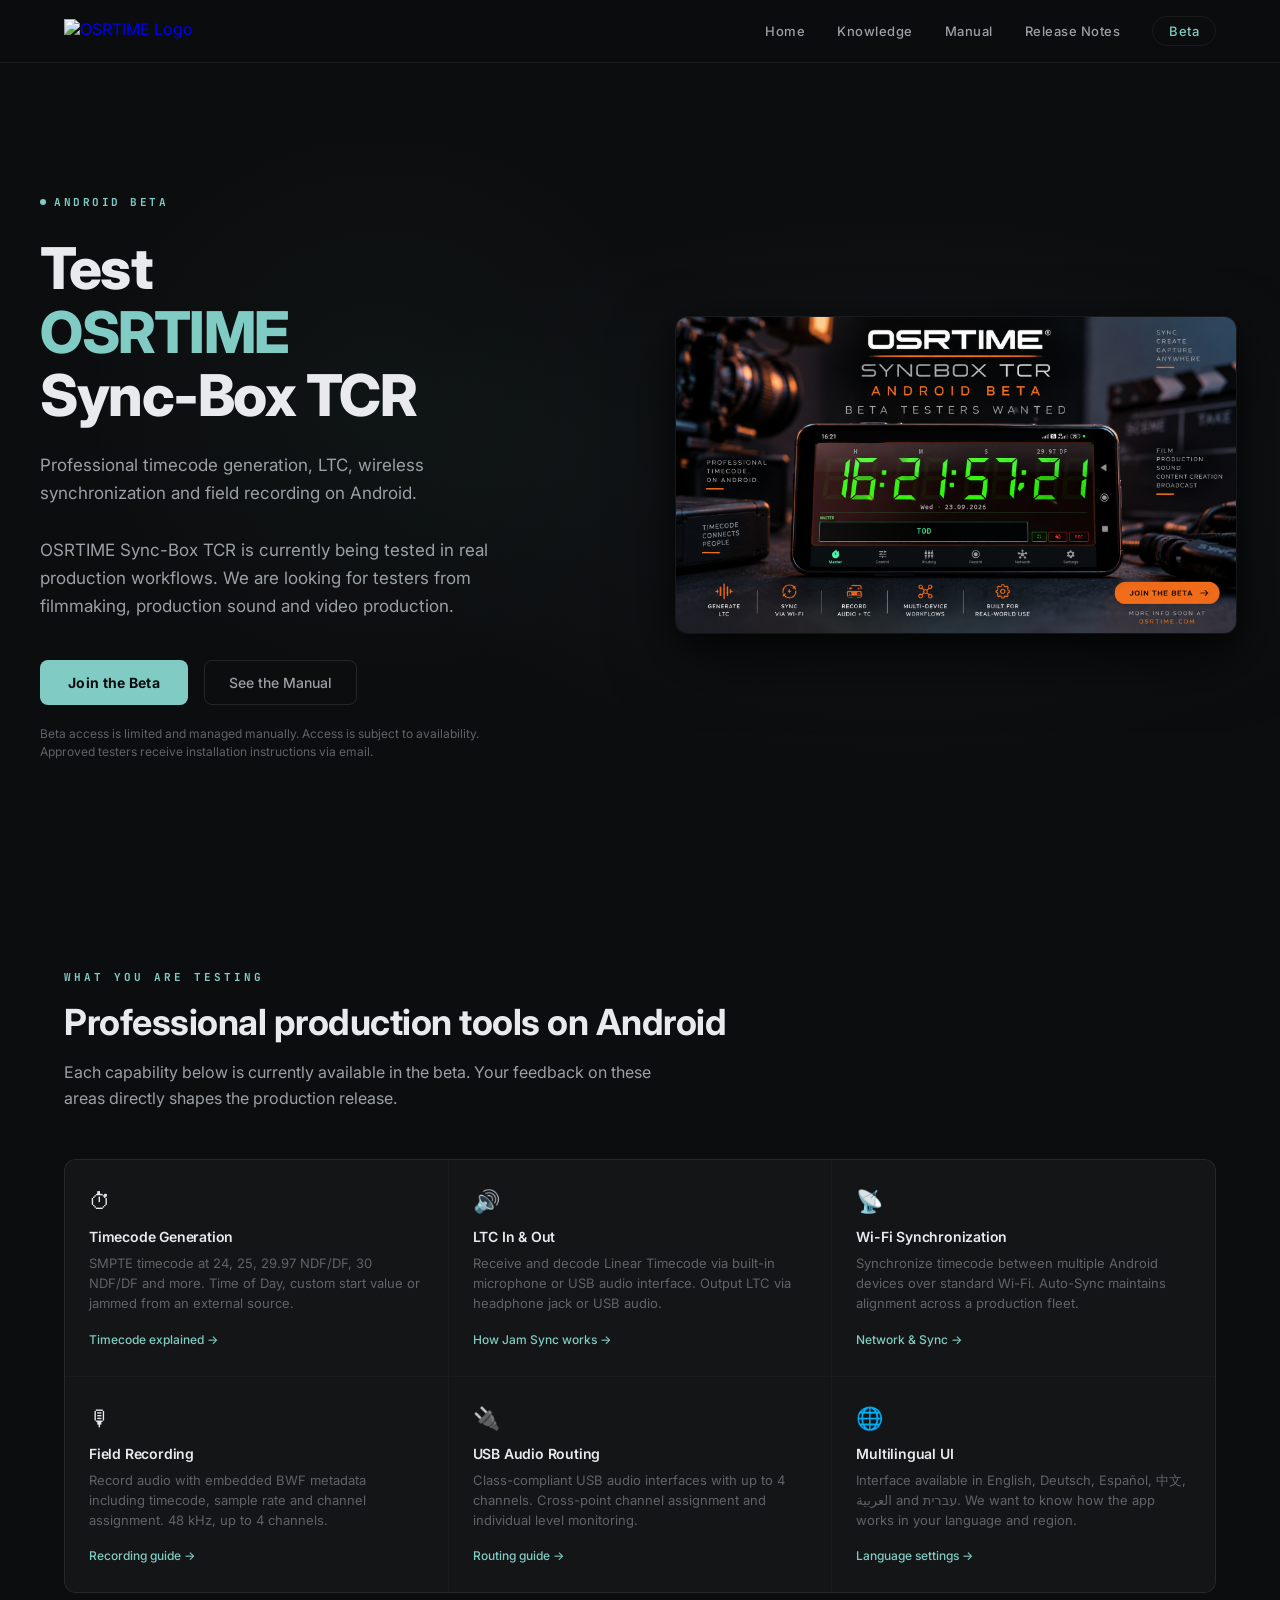
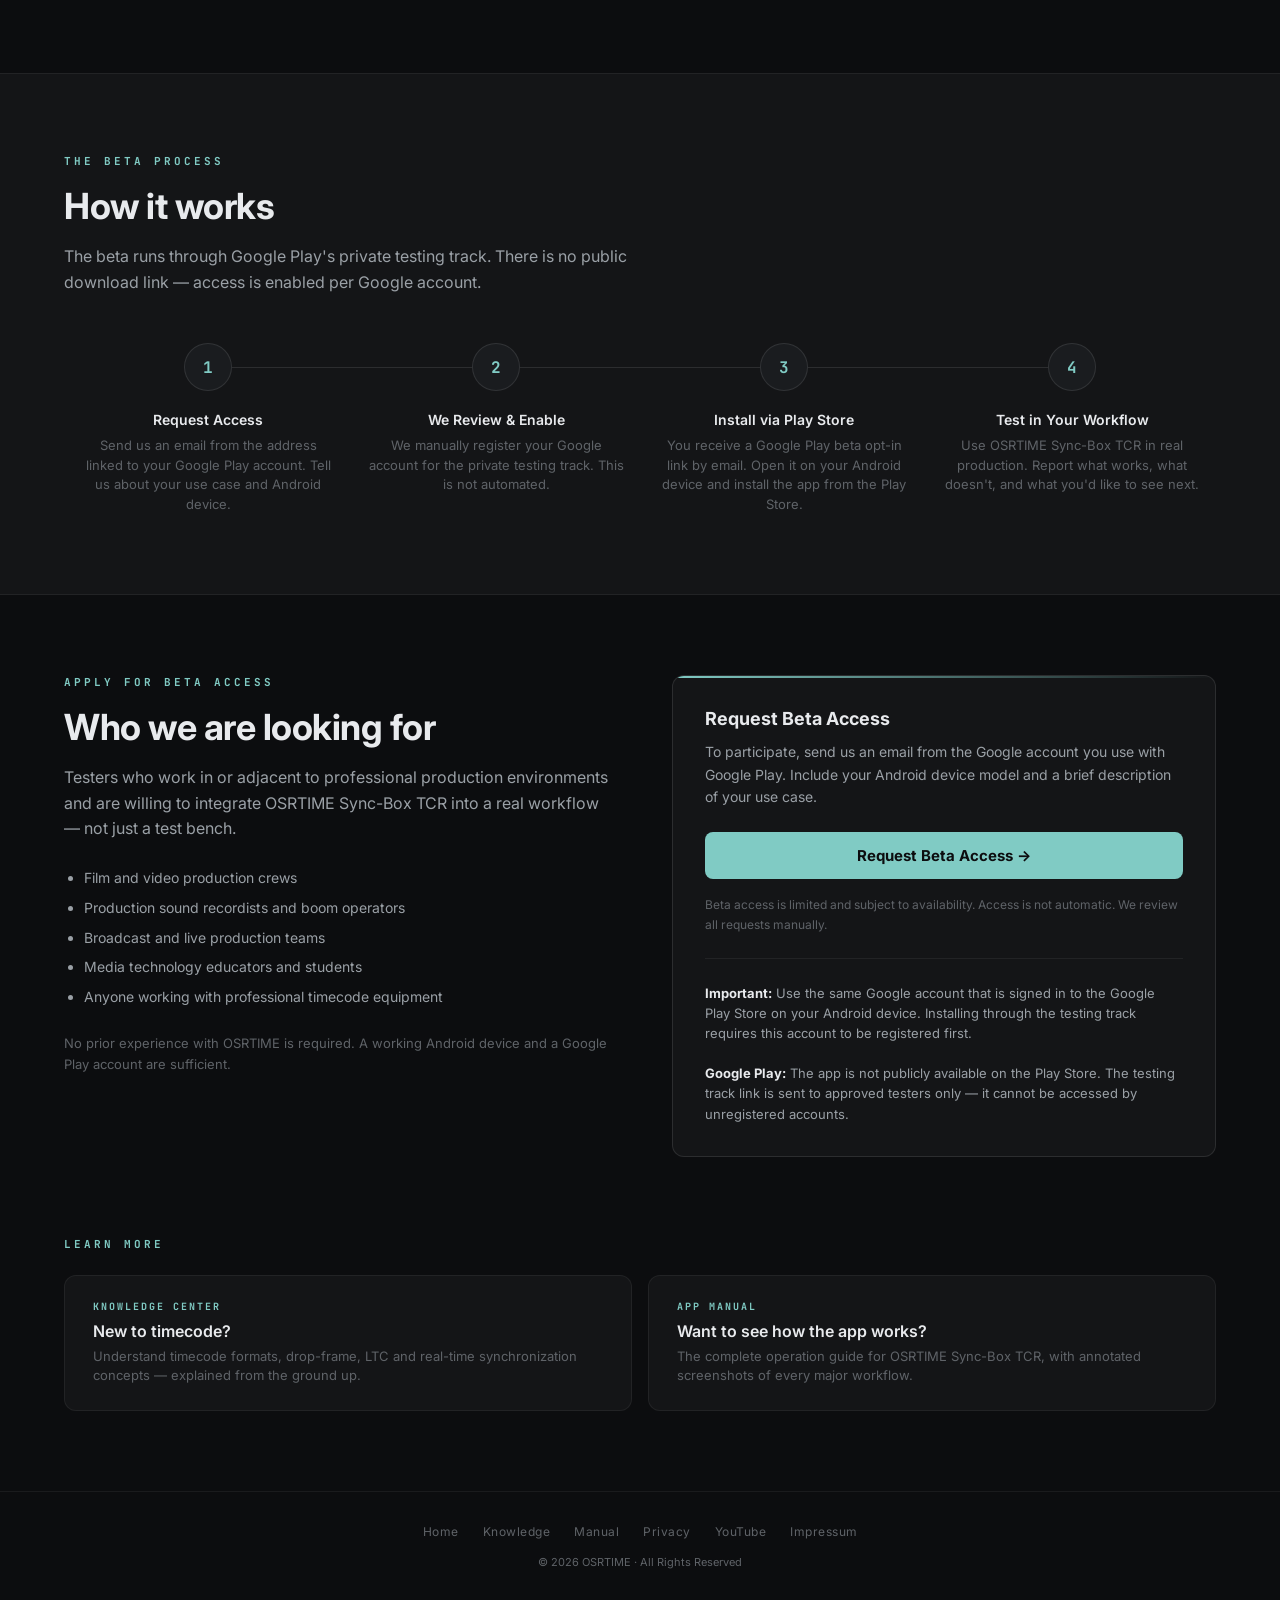
==== commit 82bb11de: "docs: add public release notes and changelog page" ====
--- a/beta/index.html
+++ b/beta/index.html
@@ -747,6 +747,7 @@
                 <a href="../" class="global-nav-link">Home</a>
                 <a href="../knowledge/" class="global-nav-link">Knowledge</a>
                 <a href="../manual/" class="global-nav-link">Manual</a>
+                <a href="../release-notes/" class="global-nav-link">Release Notes</a>
                 <a href="../beta/" class="global-nav-link beta-link active">Beta</a>
             </nav>
             <button class="mobile-menu-btn" aria-label="Open menu">
@@ -757,6 +758,7 @@
             <a href="../" class="global-nav-link">Home</a>
             <a href="../knowledge/" class="global-nav-link">Knowledge</a>
             <a href="../manual/" class="global-nav-link">Manual</a>
+            <a href="../release-notes/" class="global-nav-link">Release Notes</a>
             <a href="../beta/" class="global-nav-link beta-link active">Beta</a>
         </div>
     </header>
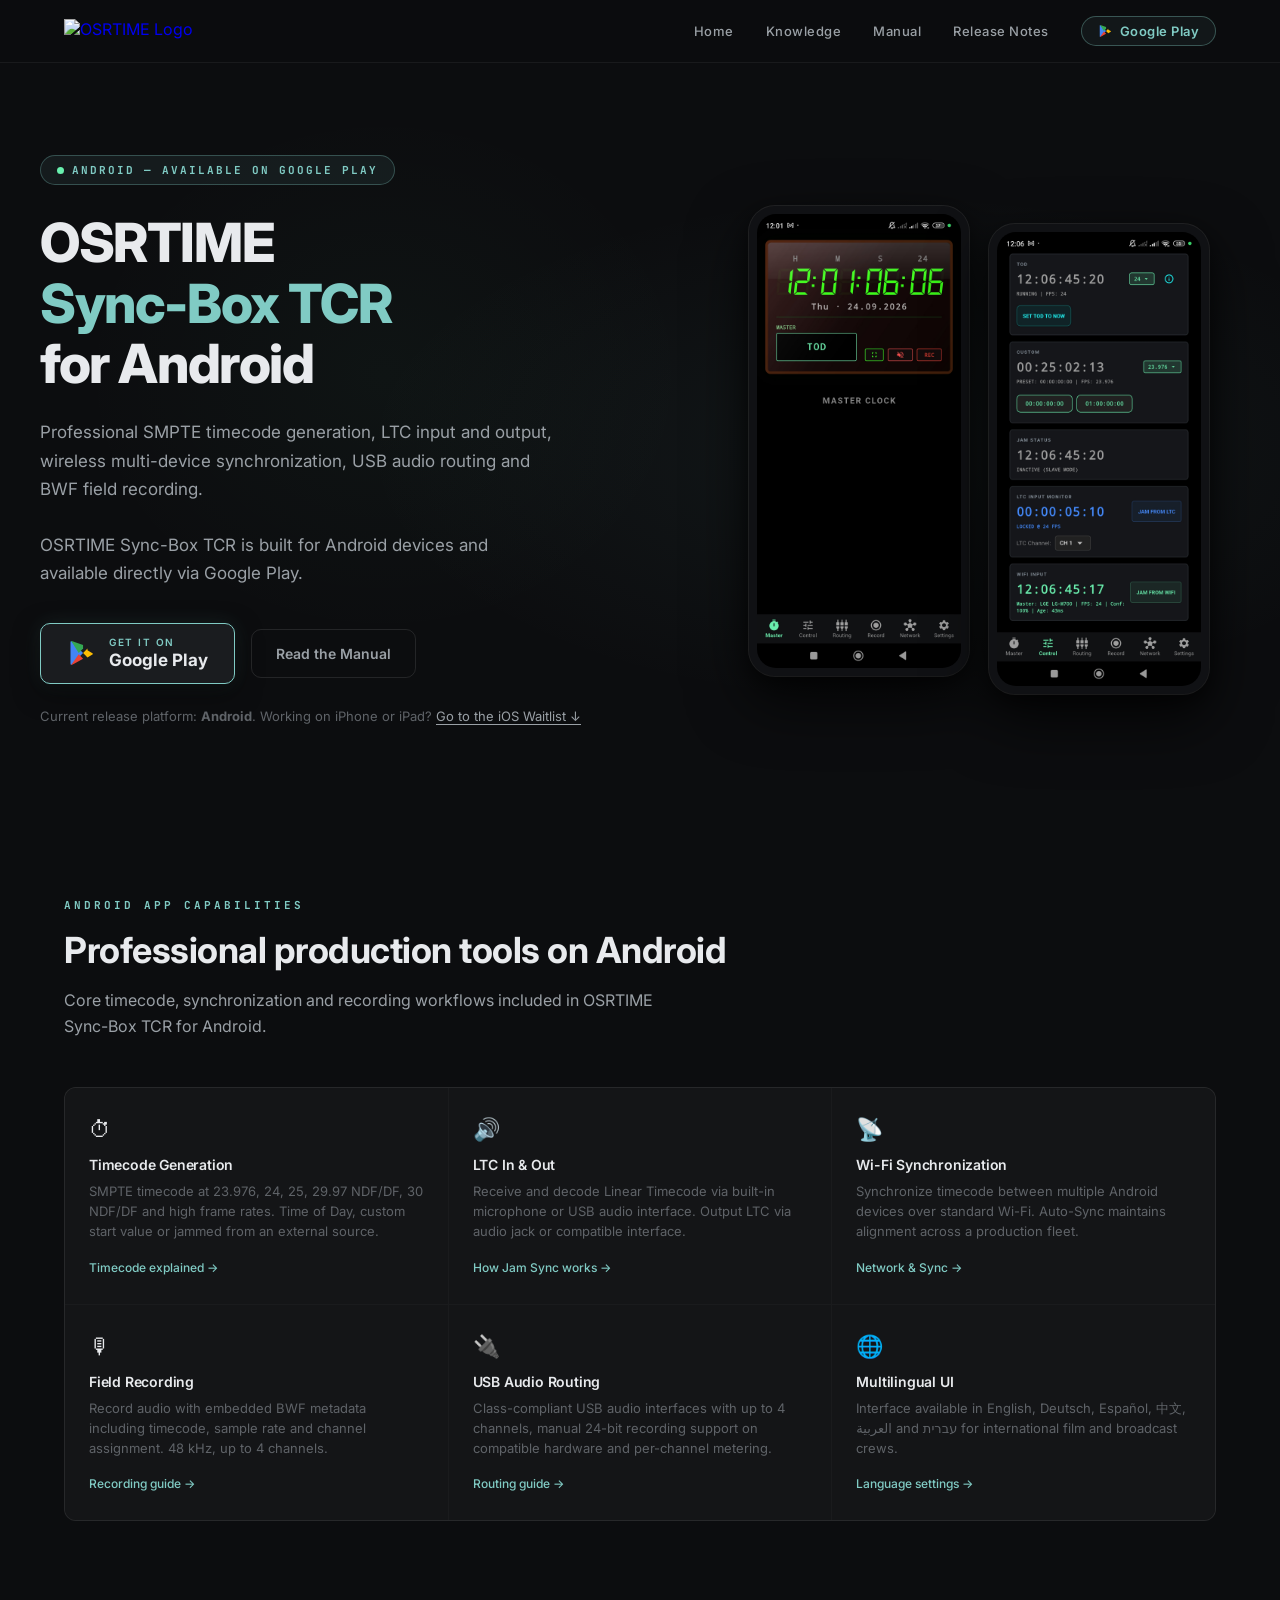
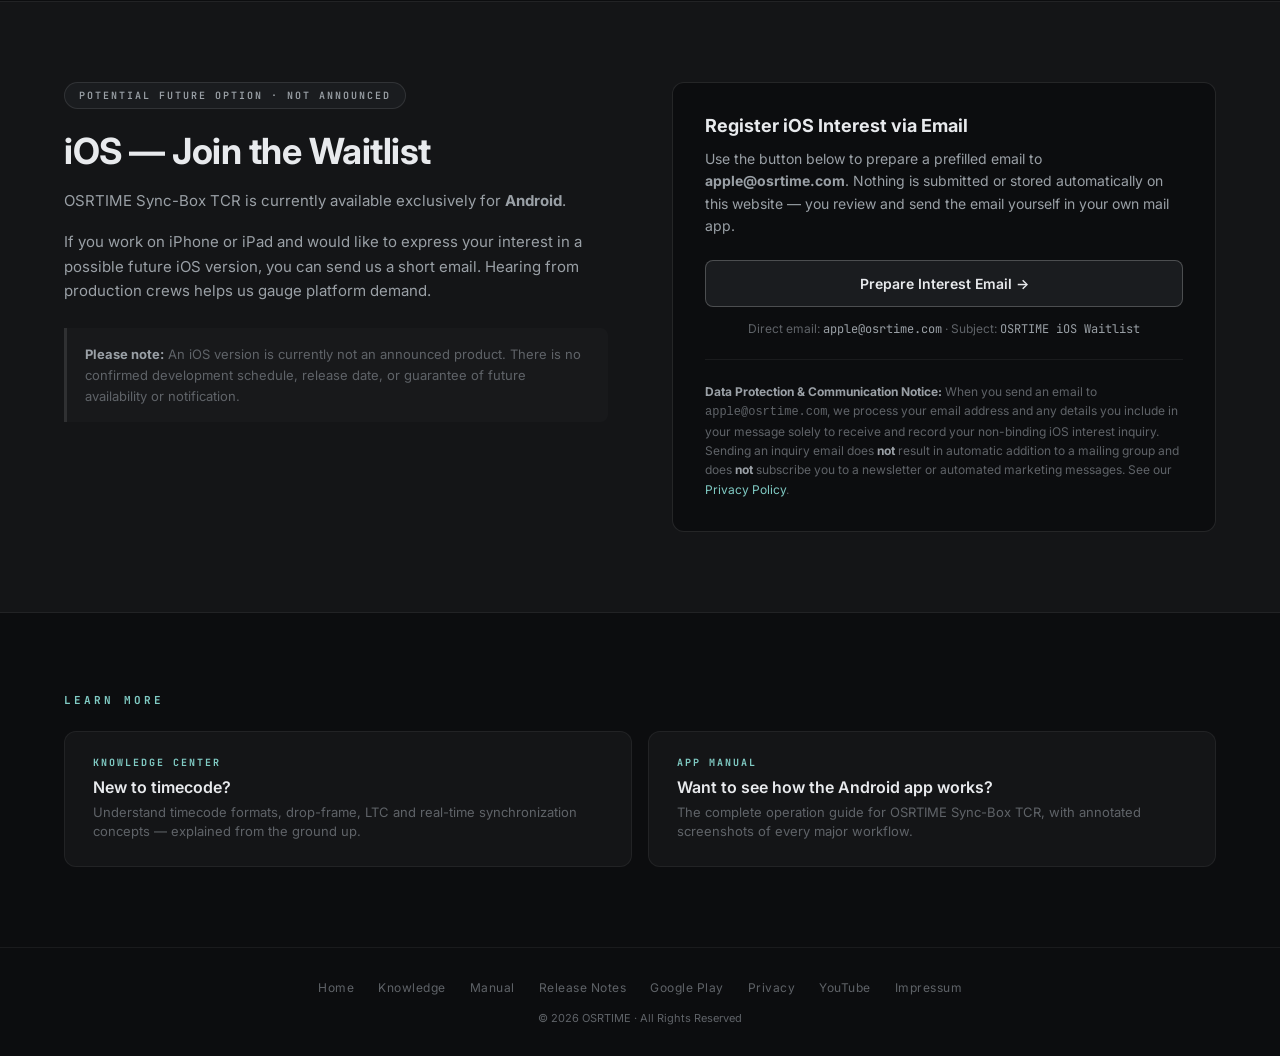
==== commit bf4f1ec1: "feat: switch onepager to Google Play download and iOS email waitlist" ====
--- a/beta/index.html
+++ b/beta/index.html
@@ -2,9 +2,9 @@
 <html lang="en">
 <head>
     <meta charset="UTF-8">
-    <meta name="viewport" content="width=device-width, initial-scale=1.0, maximum-scale=1.0, user-scalable=no">
-    <title>OSRTIME Sync-Box TCR – Android Beta</title>
-    <meta name="description" content="OSRTIME Sync-Box TCR is in Android Beta. Professional timecode generation, LTC, network synchronization and BWF recording for film and production sound on Android.">
+    <meta name="viewport" content="width=device-width, initial-scale=1.0">
+    <title>Download OSRTIME Sync-Box TCR – Android &amp; iOS Waitlist</title>
+    <meta name="description" content="Download OSRTIME Sync-Box TCR for Android on Google Play, or register non-binding interest in a potential future iOS version.">
     <meta name="theme-color" content="#0C0D0F">
 
     <link rel="icon" type="image/png" href="https://github.com/Clickybunty/assets/blob/main/osertime-logo-google-workspace.png?raw=true">
@@ -17,7 +17,7 @@
 
     <style>
         /* ══════════════════════════════════════════════════
-           OSRTIME BETA PAGE
+           OSRTIME DOWNLOAD & PLATFORM PAGE (/beta/)
            ══════════════════════════════════════════════════ */
 
         *, *::before, *::after {
@@ -67,18 +67,18 @@
         }
 
         /* ── LAYOUT ── */
-        .beta-page {
-            padding-top: 80px; /* space for global header */
+        .download-page {
+            padding-top: 80px;
         }
 
         /* ══════════════════════════════════════════════════
-           HERO SECTION
+           ANDROID HERO SECTION (AVAILABLE PRODUCT)
            ══════════════════════════════════════════════════ */
         .hero {
-            min-height: 90vh;
+            min-height: 82vh;
             display: flex;
             align-items: center;
-            padding: 60px 24px 80px;
+            padding: 64px 24px 80px;
             position: relative;
             overflow: hidden;
         }
@@ -88,7 +88,7 @@
             position: absolute;
             inset: 0;
             background:
-                radial-gradient(ellipse 60% 50% at 70% 50%, rgba(128, 203, 196, 0.05) 0%, transparent 70%),
+                radial-gradient(ellipse 60% 50% at 70% 50%, rgba(128, 203, 196, 0.06) 0%, transparent 70%),
                 radial-gradient(ellipse 40% 60% at 30% 40%, rgba(105, 240, 174, 0.03) 0%, transparent 60%);
             pointer-events: none;
         }
@@ -98,14 +98,13 @@
             margin: 0 auto;
             width: 100%;
             display: grid;
-            grid-template-columns: 1fr 1fr;
+            grid-template-columns: 1.08fr 0.92fr;
             gap: 64px;
             align-items: center;
             position: relative;
             z-index: 1;
         }
 
-        /* Left column */
         .hero-copy {
             animation: fadeIn 0.9s ease-out both;
         }
@@ -114,27 +113,31 @@
             display: inline-flex;
             align-items: center;
             gap: 8px;
+            background: rgba(128, 203, 196, 0.08);
+            border: 1px solid rgba(128, 203, 196, 0.30);
+            border-radius: 100px;
+            padding: 7px 16px;
             font-family: 'JetBrains Mono', monospace;
             font-size: 11px;
             font-weight: 700;
-            letter-spacing: 2.5px;
+            letter-spacing: 2px;
             text-transform: uppercase;
             color: var(--accent-cool);
             margin-bottom: 28px;
         }
 
         .hero-eyebrow-dot {
-            width: 6px; height: 6px;
-            background: var(--accent-cool);
+            width: 7px; height: 7px;
+            background: var(--accent-green);
             border-radius: 50%;
             animation: statusPulse 3s ease-in-out infinite;
         }
 
         .hero-headline {
-            font-size: clamp(36px, 4.5vw, 58px);
+            font-size: clamp(34px, 4.4vw, 54px);
             font-weight: 800;
-            letter-spacing: -1.5px;
-            line-height: 1.1;
+            letter-spacing: -1.4px;
+            line-height: 1.12;
             color: var(--text-primary);
             margin-bottom: 24px;
         }
@@ -149,8 +152,8 @@
             font-weight: 400;
             line-height: 1.65;
             color: var(--text-secondary);
-            max-width: 480px;
-            margin-bottom: 40px;
+            max-width: 520px;
+            margin-bottom: 36px;
         }
 
         /* CTA group */
@@ -161,58 +164,98 @@
             align-items: center;
         }
 
-        .btn-primary {
+        .store-cta-btn {
             display: inline-flex;
             align-items: center;
-            gap: 10px;
-            padding: 14px 28px;
-            background: var(--accent-cool);
-            color: #0C0D0F;
-            font-family: 'Inter', sans-serif;
-            font-size: 14px;
+            gap: 14px;
+            padding: 13px 26px;
+            background: var(--surface-2);
+            border: 1px solid var(--accent-cool);
+            border-radius: 10px;
+            text-decoration: none;
+            color: var(--text-primary);
+            box-shadow: 0 8px 26px rgba(0, 0, 0, 0.5), 0 0 20px rgba(128, 203, 196, 0.12);
+            transition: background 0.2s ease, transform 0.15s ease, box-shadow 0.2s ease;
+        }
+        .store-cta-btn:hover {
+            background: var(--surface-3);
+            transform: translateY(-1px);
+            box-shadow: 0 10px 30px rgba(0, 0, 0, 0.65), 0 0 24px rgba(128, 203, 196, 0.2);
+        }
+        .store-cta-btn:focus-visible {
+            outline: 2px solid var(--accent-cool);
+            outline-offset: 3px;
+        }
+        .store-cta-icon {
+            width: 28px;
+            height: 28px;
+            flex-shrink: 0;
+        }
+        .store-cta-copy {
+            display: flex;
+            flex-direction: column;
+            text-align: left;
+        }
+        .store-cta-overline {
+            font-size: 10px;
+            font-weight: 600;
+            letter-spacing: 1.5px;
+            text-transform: uppercase;
+            color: var(--accent-cool);
+            line-height: 1.1;
+            margin-bottom: 2px;
+        }
+        .store-cta-title {
+            font-size: 17px;
             font-weight: 700;
-            letter-spacing: 0.3px;
-            border-radius: 8px;
-            text-decoration: none;
-            border: none;
-            cursor: pointer;
-            transition: background 0.2s ease, transform 0.15s ease;
-        }
-        .btn-primary:hover {
-            background: #a5d6d3;
-            transform: translateY(-1px);
-        }
-        .btn-primary:active { transform: translateY(0); }
+            color: var(--text-primary);
+            line-height: 1.2;
+        }
 
         .btn-secondary {
             display: inline-flex;
             align-items: center;
+            justify-content: center;
             gap: 8px;
-            padding: 13px 24px;
+            padding: 15px 24px;
             background: transparent;
             color: var(--text-secondary);
             font-family: 'Inter', sans-serif;
             font-size: 14px;
-            font-weight: 500;
-            border-radius: 8px;
+            font-weight: 600;
+            border-radius: 10px;
             text-decoration: none;
             border: 1px solid var(--border-medium);
             cursor: pointer;
-            transition: color 0.2s ease, border-color 0.2s ease;
+            transition: color 0.2s ease, border-color 0.2s ease, background 0.2s ease;
         }
         .btn-secondary:hover {
             color: var(--text-primary);
-            border-color: rgba(255,255,255,0.25);
-        }
-
-        .hero-disclaimer {
-            margin-top: 20px;
-            font-size: 12px;
+            background: var(--surface-1);
+            border-color: rgba(255, 255, 255, 0.25);
+        }
+        .btn-secondary:focus-visible {
+            outline: 2px solid var(--accent-cool);
+            outline-offset: 3px;
+        }
+
+        .hero-platform-note {
+            margin-top: 22px;
+            font-size: 13px;
             color: var(--text-muted);
-            line-height: 1.5;
-        }
-
-        /* Right column – App Visual */
+            line-height: 1.6;
+        }
+        .hero-platform-note a {
+            color: var(--text-secondary);
+            text-decoration: underline;
+            text-underline-offset: 3px;
+            transition: color 0.2s ease;
+        }
+        .hero-platform-note a:hover {
+            color: var(--accent-cool);
+        }
+
+        /* Right column – Authentic Android Phone Showcase */
         .hero-visual {
             display: flex;
             justify-content: center;
@@ -220,19 +263,35 @@
             animation: fadeSlideUp 1s ease-out 0.2s both;
         }
 
-        .hero-product-img {
+        .phone-showcase {
+            display: flex;
+            align-items: center;
+            justify-content: center;
+            gap: 20px;
+        }
+
+        .phone-frame {
+            width: 220px;
+            background: #101114;
+            border-radius: 26px;
+            padding: 8px;
+            box-shadow:
+                0 0 0 1px rgba(255, 255, 255, 0.09),
+                0 24px 60px rgba(0, 0, 0, 0.75),
+                0 8px 20px rgba(0, 0, 0, 0.45);
+        }
+        .phone-frame.offset-phone {
+            transform: translateY(18px);
+        }
+        .phone-frame img {
             width: 100%;
-            max-width: 560px;
-            border-radius: 12px;
+            height: auto;
+            border-radius: 19px;
             display: block;
-            box-shadow:
-                0 0 0 1px rgba(255,255,255,0.06),
-                0 24px 64px rgba(0,0,0,0.7),
-                0 8px 24px rgba(0,0,0,0.4);
         }
 
         /* ══════════════════════════════════════════════════
-           WHAT YOU'RE TESTING – CAPABILITIES
+           ANDROID CAPABILITIES
            ══════════════════════════════════════════════════ */
         .section {
             padding: 80px 24px;
@@ -262,11 +321,10 @@
             font-size: 16px;
             color: var(--text-secondary);
             line-height: 1.6;
-            max-width: 600px;
+            max-width: 620px;
             margin-bottom: 48px;
         }
 
-        /* Capabilities grid */
         .cap-grid {
             display: grid;
             grid-template-columns: repeat(3, 1fr);
@@ -282,7 +340,6 @@
             padding: 28px 24px;
             transition: background 0.25s ease;
         }
-
         .cap-card:hover { background: var(--surface-2); }
 
         .cap-icon {
@@ -317,100 +374,69 @@
         .cap-link::after { content: ' →'; }
 
         /* ══════════════════════════════════════════════════
-           HOW TO JOIN – STEP FLOW
+           iOS WAITLIST SECTION (FUTURE OPTION – SUBDUED)
            ══════════════════════════════════════════════════ */
-        .section-alt {
+        .ios-band {
             background: var(--surface-1);
             border-top: 1px solid var(--border-subtle);
             border-bottom: 1px solid var(--border-subtle);
-        }
-
-        .section-alt .section { padding: 80px 24px; }
-
-        .steps-grid {
-            display: grid;
-            grid-template-columns: repeat(4, 1fr);
-            gap: 0;
-            position: relative;
-        }
-
-        /* Connector line */
-        .steps-grid::after {
-            content: '';
-            position: absolute;
-            top: 24px;
-            left: calc(12.5% + 16px);
-            right: calc(12.5% + 16px);
-            height: 1px;
-            background: var(--border-medium);
-            z-index: 0;
-        }
-
-        .step-item {
-            padding: 0 16px;
-            text-align: center;
-            position: relative;
-            z-index: 1;
-        }
-
-        .step-number {
-            display: inline-flex;
-            align-items: center;
-            justify-content: center;
-            width: 48px;
-            height: 48px;
-            border-radius: 50%;
-            background: var(--surface-2);
-            border: 1px solid var(--border-medium);
-            font-family: 'JetBrains Mono', monospace;
-            font-size: 16px;
-            font-weight: 700;
-            color: var(--accent-cool);
-            margin: 0 auto 20px;
-        }
-
-        .step-title {
-            font-size: 14px;
-            font-weight: 600;
-            color: var(--text-primary);
-            margin-bottom: 8px;
-        }
-
-        .step-desc {
-            font-size: 13px;
-            color: var(--text-muted);
-            line-height: 1.5;
-        }
-
-        /* ══════════════════════════════════════════════════
-           JOIN SECTION – SIGNUP CTA
-           ══════════════════════════════════════════════════ */
-        /* This container is isolated for future Firebase form replacement */
-        .join-section {
+            scroll-margin-top: 72px;
+        }
+
+        .ios-section {
             padding: 80px 24px;
             max-width: 1200px;
             margin: 0 auto;
         }
 
-        .join-inner {
+        .ios-inner {
             display: grid;
             grid-template-columns: 1fr 1fr;
             gap: 64px;
             align-items: start;
         }
 
-        .join-copy .section-label { margin-bottom: 16px; }
-
-        .join-note {
+        .ios-eyebrow {
+            display: inline-flex;
+            align-items: center;
+            gap: 8px;
+            background: var(--surface-2);
+            border: 1px solid var(--border-medium);
+            border-radius: 100px;
+            padding: 6px 14px;
+            font-family: 'JetBrains Mono', monospace;
+            font-size: 10px;
+            font-weight: 600;
+            letter-spacing: 2px;
+            text-transform: uppercase;
+            color: var(--text-secondary);
+            margin-bottom: 20px;
+        }
+
+        .ios-copy p {
+            font-size: 15px;
+            color: var(--text-secondary);
+            line-height: 1.65;
+            margin-bottom: 16px;
+        }
+
+        .ios-status-box {
             margin-top: 24px;
+            padding: 16px 18px;
+            background: rgba(255, 255, 255, 0.02);
+            border-left: 3px solid var(--border-medium);
+            border-radius: 0 8px 8px 0;
             font-size: 13px;
             color: var(--text-muted);
             line-height: 1.6;
         }
-
-        /* ── Join Card (isolated component – Firebase-ready) ── */
-        .join-card {
-            background: var(--surface-1);
+        .ios-status-box strong {
+            color: var(--text-secondary);
+        }
+
+        /* ── iOS Interest Card (email-only, no backend storage) ── */
+        .waitlist-card {
+            background: var(--page-bg);
             border: 1px solid var(--border-medium);
             border-radius: 12px;
             padding: 32px;
@@ -418,77 +444,86 @@
             overflow: hidden;
         }
 
-        .join-card::before {
-            content: '';
-            position: absolute;
-            top: 0; left: 0; right: 0;
-            height: 2px;
-            background: linear-gradient(90deg, var(--accent-cool), transparent);
-        }
-
-        .join-card-title {
+        .waitlist-card-title {
             font-size: 18px;
             font-weight: 700;
             color: var(--text-primary);
             margin-bottom: 12px;
         }
 
-        .join-card-body {
+        .waitlist-card-body {
             font-size: 14px;
             color: var(--text-secondary);
             line-height: 1.6;
-            margin-bottom: 24px;
-        }
-
-        /* Primary email CTA button (replace this block with Firebase form later) */
-        #btn-request-beta {
+            margin-bottom: 22px;
+        }
+
+        .btn-waitlist {
             width: 100%;
-            padding: 14px;
-            background: var(--accent-cool);
-            color: #0C0D0F;
+            display: inline-flex;
+            align-items: center;
+            justify-content: center;
+            gap: 8px;
+            padding: 14px 20px;
+            background: var(--surface-2);
+            color: var(--text-primary);
             font-family: 'Inter', sans-serif;
-            font-size: 15px;
-            font-weight: 700;
-            border: none;
+            font-size: 14px;
+            font-weight: 600;
+            border: 1px solid rgba(255, 255, 255, 0.22);
             border-radius: 8px;
             cursor: pointer;
-            transition: background 0.2s ease, transform 0.15s ease;
-        }
-        #btn-request-beta:hover {
-            background: #a5d6d3;
-            transform: translateY(-1px);
-        }
-
-        .join-card-note {
-            margin-top: 16px;
+            transition: background 0.2s ease, border-color 0.2s ease, color 0.2s ease;
+        }
+        .btn-waitlist:hover {
+            background: var(--surface-3);
+            border-color: var(--accent-cool);
+            color: var(--accent-cool);
+        }
+        .btn-waitlist:focus-visible {
+            outline: 2px solid var(--accent-cool);
+            outline-offset: 3px;
+        }
+
+        .waitlist-direct-mail {
+            margin-top: 14px;
+            font-size: 12px;
+            color: var(--text-muted);
+            text-align: center;
+        }
+        .waitlist-direct-mail code {
+            font-family: 'JetBrains Mono', monospace;
+            color: var(--text-secondary);
+            user-select: all;
+        }
+
+        .waitlist-card-divider {
+            height: 1px;
+            background: var(--border-subtle);
+            margin: 22px 0;
+        }
+
+        .waitlist-privacy-note {
             font-size: 12px;
             color: var(--text-muted);
             line-height: 1.6;
         }
-
-        .join-card-divider {
-            height: 1px;
-            background: var(--border-subtle);
-            margin: 24px 0;
-        }
-
-        .join-card-footer {
-            font-size: 13px;
+        .waitlist-privacy-note strong {
             color: var(--text-secondary);
-            line-height: 1.55;
-        }
-
-        .join-card-footer a {
+        }
+        .waitlist-privacy-note a {
             color: var(--accent-cool);
             text-decoration: none;
         }
-        .join-card-footer a:hover { text-decoration: underline; }
+        .waitlist-privacy-note a:hover {
+            text-decoration: underline;
+        }
 
         /* ══════════════════════════════════════════════════
            CROSS-LINKS SECTION
            ══════════════════════════════════════════════════ */
         .xlinks-section {
-            padding: 0 24px 80px;
+            padding: 80px 24px;
             max-width: 1200px;
             margin: 0 auto;
         }
@@ -508,7 +543,6 @@
             text-decoration: none;
             transition: border-color 0.2s ease, background 0.2s ease;
         }
-
         .xlink-card:hover {
             background: var(--surface-2);
             border-color: var(--border-medium);
@@ -540,7 +574,7 @@
         /* ══════════════════════════════════════════════════
            FOOTER
            ══════════════════════════════════════════════════ */
-        .beta-footer {
+        .page-footer {
             border-top: 1px solid var(--border-subtle);
             padding: 32px 24px;
             text-align: center;
@@ -569,9 +603,9 @@
         }
 
         /* ══════════════════════════════════════════════════
-           MODAL (isolated CTA component)
+           iOS EMAIL MODAL (One-click prefilled email helper)
            ══════════════════════════════════════════════════ */
-        #beta-modal {
+        #ios-modal {
             display: none;
             position: fixed;
             inset: 0;
@@ -583,17 +617,17 @@
             backdrop-filter: blur(6px);
         }
 
-        #beta-modal.open { display: flex; }
+        #ios-modal.open { display: flex; }
 
         .modal-inner {
             background: var(--surface-1);
             border: 1px solid var(--border-medium);
             border-radius: 12px;
             width: 100%;
-            max-width: 500px;
+            max-width: 520px;
             padding: 36px;
             position: relative;
-            animation: fadeSlideUp 0.3s ease-out forwards;
+            animation: fadeSlideUp 0.25s ease-out forwards;
         }
 
         .modal-close {
@@ -613,45 +647,56 @@
             font-size: 20px;
             font-weight: 700;
             color: var(--text-primary);
-            margin-bottom: 16px;
+            margin-bottom: 14px;
         }
 
         .modal-body {
             font-size: 14px;
             color: var(--text-secondary);
-            line-height: 1.65;
+            line-height: 1.6;
             margin-bottom: 8px;
         }
 
+        .modal-meta {
+            background: var(--page-bg);
+            border: 1px solid var(--border-subtle);
+            border-radius: 8px;
+            padding: 12px 16px;
+            margin: 14px 0 18px;
+            font-size: 12px;
+            color: var(--text-muted);
+            line-height: 1.6;
+        }
+        .modal-meta strong {
+            color: var(--text-secondary);
+        }
         .modal-email {
             font-family: 'JetBrains Mono', monospace;
-            font-size: 17px;
+            font-size: 15px;
             font-weight: 700;
             color: var(--text-primary);
             user-select: all;
-            display: block;
-            margin: 12px 0 16px;
         }
 
         .modal-note {
             font-size: 12px;
             color: var(--text-muted);
-            background: rgba(255,255,255,0.03);
-            border-left: 3px solid var(--accent-cool);
-            padding: 12px 14px;
+            background: rgba(255, 255, 255, 0.03);
+            border-left: 3px solid var(--border-medium);
+            padding: 11px 14px;
             border-radius: 0 4px 4px 0;
-            margin-bottom: 24px;
-            line-height: 1.5;
+            margin-bottom: 22px;
+            line-height: 1.55;
         }
 
         .modal-actions {
             display: flex;
-            gap: 12px;
+            gap: 10px;
             flex-wrap: wrap;
         }
 
-        .modal-btn-gmail {
-            flex: 1;
+        .modal-btn-primary {
+            flex: 1 1 160px;
             display: inline-flex;
             justify-content: center;
             align-items: center;
@@ -664,10 +709,10 @@
             text-decoration: none;
             transition: background 0.2s ease;
         }
-        .modal-btn-gmail:hover { background: #a5d6d3; }
-
-        .modal-btn-copy {
-            flex: 1;
+        .modal-btn-primary:hover { background: #a5d6d3; }
+
+        .modal-btn-secondary {
+            flex: 1 1 140px;
             display: inline-flex;
             justify-content: center;
             align-items: center;
@@ -675,30 +720,33 @@
             border: 1px solid var(--border-medium);
             color: var(--text-primary);
             font-weight: 500;
-            font-size: 14px;
-            padding: 12px 16px;
+            font-size: 13px;
+            padding: 12px 14px;
             border-radius: 6px;
+            text-decoration: none;
             cursor: pointer;
             transition: border-color 0.2s ease, color 0.2s ease;
         }
-        .modal-btn-copy:hover { border-color: var(--accent-cool); color: var(--accent-cool); }
+        .modal-btn-secondary:hover {
+            border-color: var(--accent-cool);
+            color: var(--accent-cool);
+        }
 
         .modal-privacy {
             margin-top: 16px;
             font-size: 11px;
             color: var(--text-muted);
             text-align: center;
-            line-height: 1.5;
-        }
-        .modal-privacy a { color: var(--text-muted); text-decoration: underline; }
+            line-height: 1.55;
+        }
+        .modal-privacy a { color: var(--text-secondary); text-decoration: underline; }
 
         /* ══════════════════════════════════════════════════
            RESPONSIVE
            ══════════════════════════════════════════════════ */
         @media (max-width: 1024px) {
-            .hero-inner { gap: 48px; }
-            .steps-grid { grid-template-columns: repeat(2, 1fr); gap: 32px; }
-            .steps-grid::after { display: none; }
+            .hero-inner { gap: 44px; }
+            .phone-frame { width: 195px; }
         }
 
         @media (max-width: 900px) {
@@ -708,30 +756,30 @@
             }
             .hero-sub { margin-left: auto; margin-right: auto; }
             .hero-cta-group { justify-content: center; }
-            .hero-visual { margin-top: 0; }
-            .hero-product-img { max-width: 100%; }
             .cap-grid { grid-template-columns: repeat(2, 1fr); }
-            .join-inner { grid-template-columns: 1fr; gap: 40px; }
+            .ios-inner { grid-template-columns: 1fr; gap: 40px; }
             .xlinks-grid { grid-template-columns: 1fr; }
         }
 
         @media (max-width: 600px) {
-            .hero { padding: 40px 16px 60px; }
+            .hero { padding: 40px 16px 60px; min-height: auto; }
             .hero-headline { font-size: clamp(30px, 8vw, 42px); }
-            .section { padding: 60px 16px; }
-            .section-alt .section { padding: 60px 16px; }
-            .join-section { padding: 60px 16px; }
-            .xlinks-section { padding: 0 16px 60px; }
+            .section, .ios-section, .xlinks-section { padding: 60px 16px; }
             .cap-grid { grid-template-columns: 1fr; }
-            .steps-grid { grid-template-columns: 1fr; }
-            .hero-cta-group { flex-direction: column; }
-            .btn-primary, .btn-secondary { width: 100%; justify-content: center; }
+            .hero-cta-group { flex-direction: column; width: 100%; }
+            .store-cta-btn, .btn-secondary { width: 100%; justify-content: center; }
+            .phone-showcase { gap: 12px; }
+            .phone-frame { width: 155px; border-radius: 20px; padding: 6px; }
+            .phone-frame img { border-radius: 15px; }
+            .waitlist-card { padding: 24px 20px; }
             .modal-inner { padding: 24px 20px; }
             .modal-actions { flex-direction: column; }
-        }
-
-        @media (max-width: 390px) {
-            .hero-product-img { border-radius: 8px; }
+            .modal-btn-primary, .modal-btn-secondary { flex: none; width: 100%; }
+        }
+
+        @media (max-width: 380px) {
+            .phone-frame.offset-phone { display: none; }
+            .phone-frame { width: 210px; }
         }
     </style>
 </head>
@@ -748,7 +796,7 @@
                 <a href="../knowledge/" class="global-nav-link">Knowledge</a>
                 <a href="../manual/" class="global-nav-link">Manual</a>
                 <a href="../release-notes/" class="global-nav-link">Release Notes</a>
-                <a href="../beta/" class="global-nav-link beta-link active">Beta</a>
+                <a href="https://play.google.com/store/apps/details?id=com.worldtimecode.world_timecode" target="_blank" rel="noopener noreferrer" class="global-nav-link store-link" aria-label="Get OSRTIME Sync-Box TCR on Google Play"><svg viewBox="0 0 24 24" width="14" height="14" fill="none" aria-hidden="true"><path d="M3.609 1.814L13.792 12 3.61 22.186a.996.996 0 0 1-.61-.92V2.734a1 1 0 0 1 .609-.92z" fill="#4285F4"/><path d="M17.556 8.236l-3.764 3.764 3.764 3.764 4.243-2.404c.48-.272.48-.936 0-1.208l-4.243-2.404-.466.488h.466z" fill="#FBBC04"/><path d="M3.609 22.186a.996.996 0 0 0 .391.194l9.792-5.556-3.764-3.764L3.61 22.186z" fill="#EA4335"/><path d="M13.792 5.176L4 1.62a.996.996 0 0 0-.391.194L10.028 12l3.764-3.764v-3.06z" fill="#34A853"/></svg>Google Play</a>
             </nav>
             <button class="mobile-menu-btn" aria-label="Open menu">
                 <svg viewBox="0 0 24 24" width="24" height="24" stroke="currentColor" stroke-width="2" stroke-linecap="round" stroke-linejoin="round" fill="none"><line x1="3" y1="12" x2="21" y2="12"></line><line x1="3" y1="6" x2="21" y2="6"></line><line x1="3" y1="18" x2="21" y2="18"></line></svg>
@@ -759,74 +807,100 @@
             <a href="../knowledge/" class="global-nav-link">Knowledge</a>
             <a href="../manual/" class="global-nav-link">Manual</a>
             <a href="../release-notes/" class="global-nav-link">Release Notes</a>
-            <a href="../beta/" class="global-nav-link beta-link active">Beta</a>
+            <a href="https://play.google.com/store/apps/details?id=com.worldtimecode.world_timecode" target="_blank" rel="noopener noreferrer" class="global-nav-link store-link" aria-label="Get OSRTIME Sync-Box TCR on Google Play"><svg viewBox="0 0 24 24" width="14" height="14" fill="none" aria-hidden="true"><path d="M3.609 1.814L13.792 12 3.61 22.186a.996.996 0 0 1-.61-.92V2.734a1 1 0 0 1 .609-.92z" fill="#4285F4"/><path d="M17.556 8.236l-3.764 3.764 3.764 3.764 4.243-2.404c.48-.272.48-.936 0-1.208l-4.243-2.404-.466.488h.466z" fill="#FBBC04"/><path d="M3.609 22.186a.996.996 0 0 0 .391.194l9.792-5.556-3.764-3.764L3.61 22.186z" fill="#EA4335"/><path d="M13.792 5.176L4 1.62a.996.996 0 0 0-.391.194L10.028 12l3.764-3.764v-3.06z" fill="#34A853"/></svg>Google Play</a>
         </div>
     </header>
 
-    <div class="beta-page">
+    <div class="download-page">
 
         <!-- ══════════════════════════════════════════════════
-             HERO
+             PART 1: ANDROID – AVAILABLE ON GOOGLE PLAY
              ══════════════════════════════════════════════════ -->
-        <section class="hero" id="hero">
+        <section class="hero" id="android">
             <div class="hero-inner">
                 <div class="hero-copy">
                     <div class="hero-eyebrow">
                         <div class="hero-eyebrow-dot"></div>
-                        Android Beta
+                        Android &mdash; Available on Google Play
                     </div>
                     <h1 class="hero-headline">
-                        Test<br><em>OSRTIME</em><br>Sync-Box TCR
+                        OSRTIME<br><em>Sync-Box TCR</em><br>for Android
                     </h1>
                     <p class="hero-sub">
-                        Professional timecode generation, LTC, wireless synchronization and field recording on Android.<br><br>
-                        OSRTIME Sync-Box TCR is currently being tested in real production workflows. We are looking for testers from filmmaking, production sound and video production.
+                        Professional SMPTE timecode generation, LTC input and output, wireless multi-device synchronization, USB audio routing and BWF field recording.<br><br>
+                        OSRTIME Sync-Box TCR is built for Android devices and available directly via Google Play.
                     </p>
                     <div class="hero-cta-group">
-                        <button id="btn-request-beta-hero" class="btn-primary">
-                            Join the Beta
-                        </button>
+                        <a
+                            href="https://play.google.com/store/apps/details?id=com.worldtimecode.world_timecode"
+                            target="_blank"
+                            rel="noopener noreferrer"
+                            class="store-cta-btn"
+                            aria-label="Get OSRTIME Sync-Box TCR for Android on Google Play">
+                            <svg class="store-cta-icon" viewBox="0 0 24 24" fill="none" aria-hidden="true">
+                                <path d="M3.609 1.814L13.792 12 3.61 22.186a.996.996 0 0 1-.61-.92V2.734a1 1 0 0 1 .609-.92z" fill="#4285F4"/>
+                                <path d="M17.556 8.236l-3.764 3.764 3.764 3.764 4.243-2.404c.48-.272.48-.936 0-1.208l-4.243-2.404-.466.488h.466z" fill="#FBBC04"/>
+                                <path d="M3.609 22.186a.996.996 0 0 0 .391.194l9.792-5.556-3.764-3.764L3.61 22.186z" fill="#EA4335"/>
+                                <path d="M13.792 5.176L4 1.62a.996.996 0 0 0-.391.194L10.028 12l3.764-3.764v-3.06z" fill="#34A853"/>
+                            </svg>
+                            <span class="store-cta-copy">
+                                <span class="store-cta-overline">Get it on</span>
+                                <span class="store-cta-title">Google Play</span>
+                            </span>
+                        </a>
                         <a href="../manual/" class="btn-secondary">
-                            See the Manual
+                            Read the Manual
                         </a>
                     </div>
-                    <p class="hero-disclaimer">
-                        Beta access is limited and managed manually. Access is subject to availability.<br>
-                        Approved testers receive installation instructions via email.
+                    <p class="hero-platform-note">
+                        Current release platform: <strong>Android</strong>. Working on iPhone or iPad? <a href="#ios-waitlist">Go to the iOS Waitlist ↓</a>
                     </p>
                 </div>
 
                 <div class="hero-visual">
-                    <img
-                        class="hero-product-img"
-                        src="../assets/img/osrtime_product_hero.png"
-                        alt="OSRTIME Sync-Box TCR — Android Beta. Professional timecode on a film set with camera equipment."
-                        loading="eager">
+                    <div class="phone-showcase">
+                        <div class="phone-frame">
+                            <img
+                                src="../assets/img/manual/master-clock-default.jpg"
+                                width="1080"
+                                height="2400"
+                                alt="OSRTIME Sync-Box TCR on Android showing the Master Clock display in TOD mode at 24 fps"
+                                loading="eager">
+                        </div>
+                        <div class="phone-frame offset-phone">
+                            <img
+                                src="../assets/img/manual/control-ltc-locked.jpg"
+                                width="1080"
+                                height="2400"
+                                alt="OSRTIME Sync-Box TCR on Android showing the Control page with LTC lock and Wi-Fi input"
+                                loading="eager">
+                        </div>
+                    </div>
                 </div>
             </div>
         </section>
 
         <!-- ══════════════════════════════════════════════════
-             CAPABILITIES
+             ANDROID CAPABILITIES
              ══════════════════════════════════════════════════ -->
         <div class="section" id="capabilities">
-            <div class="section-label">What you are testing</div>
+            <div class="section-label">Android App Capabilities</div>
             <h2 class="section-heading">Professional production tools on Android</h2>
             <p class="section-sub">
-                Each capability below is currently available in the beta. Your feedback on these areas directly shapes the production release.
+                Core timecode, synchronization and recording workflows included in OSRTIME Sync-Box TCR for Android.
             </p>
 
             <div class="cap-grid">
                 <div class="cap-card">
                     <div class="cap-icon">⏱</div>
                     <div class="cap-title">Timecode Generation</div>
-                    <p class="cap-desc">SMPTE timecode at 24, 25, 29.97 NDF/DF, 30 NDF/DF and more. Time of Day, custom start value or jammed from an external source.</p>
+                    <p class="cap-desc">SMPTE timecode at 23.976, 24, 25, 29.97 NDF/DF, 30 NDF/DF and high frame rates. Time of Day, custom start value or jammed from an external source.</p>
                     <a href="../knowledge/" class="cap-link">Timecode explained</a>
                 </div>
                 <div class="cap-card">
                     <div class="cap-icon">🔊</div>
                     <div class="cap-title">LTC In &amp; Out</div>
-                    <p class="cap-desc">Receive and decode Linear Timecode via built-in microphone or USB audio interface. Output LTC via headphone jack or USB audio.</p>
+                    <p class="cap-desc">Receive and decode Linear Timecode via built-in microphone or USB audio interface. Output LTC via audio jack or compatible interface.</p>
                     <a href="../manual/#jam-sync" class="cap-link">How Jam Sync works</a>
                 </div>
                 <div class="cap-card">
@@ -844,103 +918,61 @@
                 <div class="cap-card">
                     <div class="cap-icon">🔌</div>
                     <div class="cap-title">USB Audio Routing</div>
-                    <p class="cap-desc">Class-compliant USB audio interfaces with up to 4 channels. Cross-point channel assignment and individual level monitoring.</p>
+                    <p class="cap-desc">Class-compliant USB audio interfaces with up to 4 channels, manual 24-bit recording support on compatible hardware and per-channel metering.</p>
                     <a href="../manual/#routing" class="cap-link">Routing guide</a>
                 </div>
                 <div class="cap-card">
                     <div class="cap-icon">🌐</div>
                     <div class="cap-title">Multilingual UI</div>
-                    <p class="cap-desc">Interface available in English, Deutsch, Español, 中文, العربية and עברית. We want to know how the app works in your language and region.</p>
+                    <p class="cap-desc">Interface available in English, Deutsch, Español, 中文, العربية and עברית for international film and broadcast crews.</p>
                     <a href="../manual/#settings" class="cap-link">Language settings</a>
                 </div>
             </div>
         </div>
 
         <!-- ══════════════════════════════════════════════════
-             HOW TO JOIN
+             PART 2: iOS – JOIN THE WAITLIST (FUTURE OPTION)
              ══════════════════════════════════════════════════ -->
-        <div class="section-alt" id="how-to-join">
-            <div class="section">
-                <div class="section-label">The beta process</div>
-                <h2 class="section-heading">How it works</h2>
-                <p class="section-sub">
-                    The beta runs through Google Play's private testing track. There is no public download link — access is enabled per Google account.
-                </p>
-
-                <div class="steps-grid">
-                    <div class="step-item">
-                        <div class="step-number">1</div>
-                        <div class="step-title">Request Access</div>
-                        <p class="step-desc">Send us an email from the address linked to your Google Play account. Tell us about your use case and Android device.</p>
+        <section class="ios-band" id="ios-waitlist">
+            <div class="ios-section">
+                <div class="ios-inner">
+                    <div class="ios-copy">
+                        <div class="ios-eyebrow">Potential Future Option &middot; Not Announced</div>
+                        <h2 class="section-heading">iOS &mdash; Join the Waitlist</h2>
+                        <p>
+                            OSRTIME Sync-Box TCR is currently available exclusively for <strong>Android</strong>.
+                        </p>
+                        <p>
+                            If you work on iPhone or iPad and would like to express your interest in a possible future iOS version, you can send us a short email. Hearing from production crews helps us gauge platform demand.
+                        </p>
+                        <div class="ios-status-box">
+                            <strong>Please note:</strong> An iOS version is currently not an announced product. There is no confirmed development schedule, release date, or guarantee of future availability or notification.
+                        </div>
                     </div>
-                    <div class="step-item">
-                        <div class="step-number">2</div>
-                        <div class="step-title">We Review &amp; Enable</div>
-                        <p class="step-desc">We manually register your Google account for the private testing track. This is not automated.</p>
-                    </div>
-                    <div class="step-item">
-                        <div class="step-number">3</div>
-                        <div class="step-title">Install via Play Store</div>
-                        <p class="step-desc">You receive a Google Play beta opt-in link by email. Open it on your Android device and install the app from the Play Store.</p>
-                    </div>
-                    <div class="step-item">
-                        <div class="step-number">4</div>
-                        <div class="step-title">Test in Your Workflow</div>
-                        <p class="step-desc">Use OSRTIME Sync-Box TCR in real production. Report what works, what doesn't, and what you'd like to see next.</p>
+
+                    <div class="waitlist-card" id="waitlist-card">
+                        <div class="waitlist-card-title">Register iOS Interest via Email</div>
+                        <p class="waitlist-card-body">
+                            Use the button below to prepare a prefilled email to <strong>apple@osrtime.com</strong>. Nothing is submitted or stored automatically on this website &mdash; you review and send the email yourself in your own mail app.
+                        </p>
+
+                        <button id="btn-open-ios-modal" class="btn-waitlist" type="button">
+                            Prepare Interest Email &rarr;
+                        </button>
+
+                        <div class="waitlist-direct-mail">
+                            Direct email: <code>apple@osrtime.com</code> &middot; Subject: <code>OSRTIME iOS Waitlist</code>
+                        </div>
+
+                        <div class="waitlist-card-divider"></div>
+
+                        <div class="waitlist-privacy-note">
+                            <strong>Data Protection &amp; Communication Notice:</strong> When you send an email to <code>apple@osrtime.com</code>, we process your email address and any details you include in your message solely to receive and record your non-binding iOS interest inquiry. Sending an inquiry email does <strong>not</strong> result in automatic addition to a mailing group and does <strong>not</strong> subscribe you to a newsletter or automated marketing messages. See our <a href="../privacy/">Privacy Policy</a>.
+                        </div>
                     </div>
                 </div>
             </div>
-        </div>
-
-        <!-- ══════════════════════════════════════════════════
-             JOIN CARD (isolated / Firebase-ready component)
-             ══════════════════════════════════════════════════ -->
-        <div class="join-section" id="join">
-            <div class="join-inner">
-                <div class="join-copy">
-                    <div class="section-label">Apply for beta access</div>
-                    <h2 class="section-heading">Who we are looking for</h2>
-                    <p class="section-sub" style="margin-bottom: 24px;">
-                        Testers who work in or adjacent to professional production environments and are willing to integrate OSRTIME Sync-Box TCR into a real workflow — not just a test bench.
-                    </p>
-                    <ul style="font-size: 14px; color: var(--text-secondary); line-height: 1.7; padding-left: 20px; margin-bottom: 24px;">
-                        <li style="margin-bottom: 6px;">Film and video production crews</li>
-                        <li style="margin-bottom: 6px;">Production sound recordists and boom operators</li>
-                        <li style="margin-bottom: 6px;">Broadcast and live production teams</li>
-                        <li style="margin-bottom: 6px;">Media technology educators and students</li>
-                        <li>Anyone working with professional timecode equipment</li>
-                    </ul>
-                    <p class="join-note">
-                        No prior experience with OSRTIME is required. A working Android device and a Google Play account are sufficient.
-                    </p>
-                </div>
-
-                <!-- ── Join Card: replace interior with Firebase form when ready ── -->
-                <div class="join-card" id="join-card">
-                    <div class="join-card-title">Request Beta Access</div>
-                    <div class="join-card-body">
-                        To participate, send us an email from the Google account you use with Google Play. Include your Android device model and a brief description of your use case.
-                    </div>
-
-                    <!-- Primary CTA – replace with Firebase form component -->
-                    <button id="btn-request-beta" type="button">
-                        Request Beta Access →
-                    </button>
-
-                    <div class="join-card-note">
-                        Beta access is limited and subject to availability. Access is not automatic. We review all requests manually.
-                    </div>
-
-                    <div class="join-card-divider"></div>
-
-                    <div class="join-card-footer">
-                        <strong style="color: var(--text-primary);">Important:</strong> Use the same Google account that is signed in to the Google Play Store on your Android device. Installing through the testing track requires this account to be registered first.<br><br>
-                        <strong style="color: var(--text-primary);">Google Play:</strong> The app is not publicly available on the Play Store. The testing track link is sent to approved testers only — it cannot be accessed by unregistered accounts.
-                    </div>
-                </div>
-                <!-- ── End Join Card ── -->
-            </div>
-        </div>
+        </section>
 
         <!-- ══════════════════════════════════════════════════
              CROSS-LINKS
@@ -955,7 +987,7 @@
                 </a>
                 <a href="../manual/" class="xlink-card">
                     <div class="xlink-label">App Manual</div>
-                    <div class="xlink-title">Want to see how the app works?</div>
+                    <div class="xlink-title">Want to see how the Android app works?</div>
                     <p class="xlink-desc">The complete operation guide for OSRTIME Sync-Box TCR, with annotated screenshots of every major workflow.</p>
                 </a>
             </div>
@@ -964,11 +996,13 @@
         <!-- ══════════════════════════════════════════════════
              FOOTER
              ══════════════════════════════════════════════════ -->
-        <footer class="beta-footer">
+        <footer class="page-footer">
             <div class="footer-links">
                 <a href="../">Home</a>
                 <a href="../knowledge/">Knowledge</a>
                 <a href="../manual/">Manual</a>
+                <a href="../release-notes/">Release Notes</a>
+                <a href="https://play.google.com/store/apps/details?id=com.worldtimecode.world_timecode" target="_blank" rel="noopener noreferrer">Google Play</a>
                 <a href="../privacy/">Privacy</a>
                 <a href="https://www.youtube.com/@OSRTIME-TCR" target="_blank" rel="noopener noreferrer">YouTube</a>
                 <a href="https://mein.online-impressum.de/hardwarestream/" target="_blank" rel="noopener noreferrer">Impressum</a>
@@ -978,42 +1012,50 @@
             </div>
         </footer>
 
-    </div><!-- /.beta-page -->
+    </div><!-- /.download-page -->
 
     <!-- ══════════════════════════════════════════════════
-         BETA JOIN MODAL (isolated CTA component)
+         iOS WAITLIST EMAIL MODAL (User-sent email helper)
          ══════════════════════════════════════════════════ -->
-    <div id="beta-modal" role="dialog" aria-modal="true" aria-labelledby="modal-title">
+    <div id="ios-modal" role="dialog" aria-modal="true" aria-labelledby="modal-title">
         <div class="modal-inner">
-            <button id="btn-close-modal" class="modal-close" aria-label="Close">&times;</button>
-
-            <div class="modal-title" id="modal-title">Join the OSRTIME Sync-Box TCR Beta</div>
+            <button id="btn-close-modal" class="modal-close" type="button" aria-label="Close dialog">&times;</button>
+
+            <div class="modal-title" id="modal-title">iOS — Join the Waitlist</div>
 
             <p class="modal-body">
-                To participate in the private Android beta, contact us from the email address associated with your Google Play account.
+                To register non-binding interest in a potential future iOS version of OSRTIME Sync-Box TCR, send us an email from your own email program.
             </p>
-            <p class="modal-body">Send your request to:</p>
-            <span class="modal-email">beta@osrtime.com</span>
+
+            <div class="modal-meta">
+                <div><strong>To:</strong> <span class="modal-email">apple@osrtime.com</span></div>
+                <div><strong>Subject:</strong> OSRTIME iOS Waitlist</div>
+            </div>
 
             <div class="modal-note">
-                <strong>Important:</strong> Use the same Google account that is signed in to the Google Play Store. We need this to enable your testing access.
+                Nothing is sent automatically by this website. Choose an option below, review the prefilled draft, and send the email yourself.
             </div>
 
             <div class="modal-actions">
                 <a
-                    href="https://mail.google.com/mail/?view=cm&fs=1&to=beta@osrtime.com&su=OSRTIME%20Sync-Box%20TCR%20Beta%20Access&body=Hello%20OSRTIME%2C%0A%0AI%20would%20like%20to%20join%20the%20OSRTIME%20Sync-Box%20TCR%20Android%20beta.%0A%0AAndroid%20device%3A%20%0AAndroid%20version%3A%20%0AUse%20case%2FWorkflow%3A%20%0A%0AThis%20email%20address%20is%20associated%20with%20my%20Google%20Play%20account.%0A%0ABest%20regards"
+                    href="mailto:apple@osrtime.com?subject=OSRTIME%20iOS%20Waitlist&body=Hello%20OSRTIME%20team%2C%0A%0AI%20would%20like%20to%20register%20my%20interest%20in%20a%20future%20iOS%20version%20of%20OSRTIME%20Sync-Box%20TCR."
+                    class="modal-btn-primary">
+                    Open Email App
+                </a>
+                <a
+                    href="https://mail.google.com/mail/?view=cm&fs=1&to=apple@osrtime.com&su=OSRTIME%20iOS%20Waitlist&body=Hello%20OSRTIME%20team%2C%0A%0AI%20would%20like%20to%20register%20my%20interest%20in%20a%20future%20iOS%20version%20of%20OSRTIME%20Sync-Box%20TCR."
                     target="_blank"
                     rel="noopener noreferrer"
-                    class="modal-btn-gmail">
-                    Open Gmail
+                    class="modal-btn-secondary">
+                    Open in Gmail
                 </a>
-                <button id="btn-copy-email" class="modal-btn-copy" type="button">
-                    Copy Email Address
+                <button id="btn-copy-email" class="modal-btn-secondary" type="button">
+                    Copy Address
                 </button>
             </div>
 
             <div class="modal-privacy">
-                Information about how we handle your data can be found in our <a href="../privacy/">Privacy Policy</a>.
+                Your email address and message content are processed solely to handle your iOS interest inquiry &mdash; no automatic group membership or newsletter signup. <a href="../privacy/">Privacy Policy</a>
             </div>
         </div>
     </div>
@@ -1022,24 +1064,24 @@
     <script src="../assets/js/global-header.js"></script>
     <script>
         document.addEventListener('DOMContentLoaded', function () {
-            const modal       = document.getElementById('beta-modal');
-            const btnHero     = document.getElementById('btn-request-beta-hero');
-            const btnCard     = document.getElementById('btn-request-beta');
-            const btnClose    = document.getElementById('btn-close-modal');
-            const btnCopy     = document.getElementById('btn-copy-email');
+            const modal    = document.getElementById('ios-modal');
+            const btnOpen  = document.getElementById('btn-open-ios-modal');
+            const btnClose = document.getElementById('btn-close-modal');
+            const btnCopy  = document.getElementById('btn-copy-email');
 
             function openModal() {
                 modal.classList.add('open');
                 document.body.style.overflow = 'hidden';
+                if (btnClose) btnClose.focus();
             }
 
             function closeModal() {
                 modal.classList.remove('open');
                 document.body.style.overflow = '';
+                if (btnOpen) btnOpen.focus();
             }
 
-            if (btnHero)  btnHero.addEventListener('click', openModal);
-            if (btnCard)  btnCard.addEventListener('click', openModal);
+            if (btnOpen)  btnOpen.addEventListener('click', openModal);
             if (btnClose) btnClose.addEventListener('click', closeModal);
 
             modal.addEventListener('click', function (e) {
@@ -1047,12 +1089,15 @@
             });
 
             document.addEventListener('keydown', function (e) {
-                if (e.key === 'Escape') closeModal();
+                if (e.key === 'Escape' && modal.classList.contains('open')) {
+                    closeModal();
+                }
             });
 
             if (btnCopy) {
                 btnCopy.addEventListener('click', function () {
-                    navigator.clipboard.writeText('beta@osrtime.com').then(function () {
+                    const addr = 'apple@osrtime.com';
+                    function showCopied() {
                         const orig = btnCopy.textContent;
                         btnCopy.textContent = 'Copied!';
                         btnCopy.style.borderColor = 'var(--accent-cool)';
@@ -1062,7 +1107,20 @@
                             btnCopy.style.borderColor = '';
                             btnCopy.style.color = '';
                         }, 2000);
-                    });
+                    }
+                    if (navigator.clipboard && navigator.clipboard.writeText) {
+                        navigator.clipboard.writeText(addr).then(showCopied).catch(function () {
+                            const ta = document.createElement('textarea');
+                            ta.value = addr;
+                            ta.setAttribute('readonly', '');
+                            ta.style.position = 'fixed';
+                            ta.style.opacity = '0';
+                            document.body.appendChild(ta);
+                            ta.select();
+                            try { document.execCommand('copy'); showCopied(); } catch (e) {}
+                            document.body.removeChild(ta);
+                        });
+                    }
                 });
             }
         });
--- a/assets/css/global-header.css
+++ b/assets/css/global-header.css
@@ -50,15 +50,30 @@
 .global-nav-link:hover, .global-nav-link.active {
     color: var(--text-primary);
 }
-.global-nav-link.beta-link {
+.global-nav-link.beta-link,
+.global-nav-link.store-link {
+    display: inline-flex;
+    align-items: center;
+    gap: 8px;
     color: var(--accent-cool);
-    border: 1px solid var(--border-subtle);
+    background: rgba(128, 203, 196, 0.06);
+    border: 1px solid rgba(128, 203, 196, 0.35);
     padding: 6px 16px;
     border-radius: 100px;
+    font-weight: 600;
 }
-.global-nav-link.beta-link:hover {
-    background: rgba(128, 203, 196, 0.1);
+.global-nav-link.beta-link:hover,
+.global-nav-link.store-link:hover {
+    background: rgba(128, 203, 196, 0.14);
     border-color: var(--accent-cool);
+    color: var(--text-primary);
+}
+.global-nav-link.store-link:focus-visible {
+    outline: 2px solid var(--accent-cool);
+    outline-offset: 3px;
+}
+.global-nav-link.store-link svg {
+    flex-shrink: 0;
 }
 .mobile-menu-btn {
     display: none;
@@ -93,4 +108,8 @@
         gap: 24px;
         box-shadow: 0 10px 30px rgba(0,0,0,0.5);
     }
+    .mobile-nav .global-nav-link.store-link {
+        align-self: flex-start;
+        padding: 8px 18px;
+    }
 }
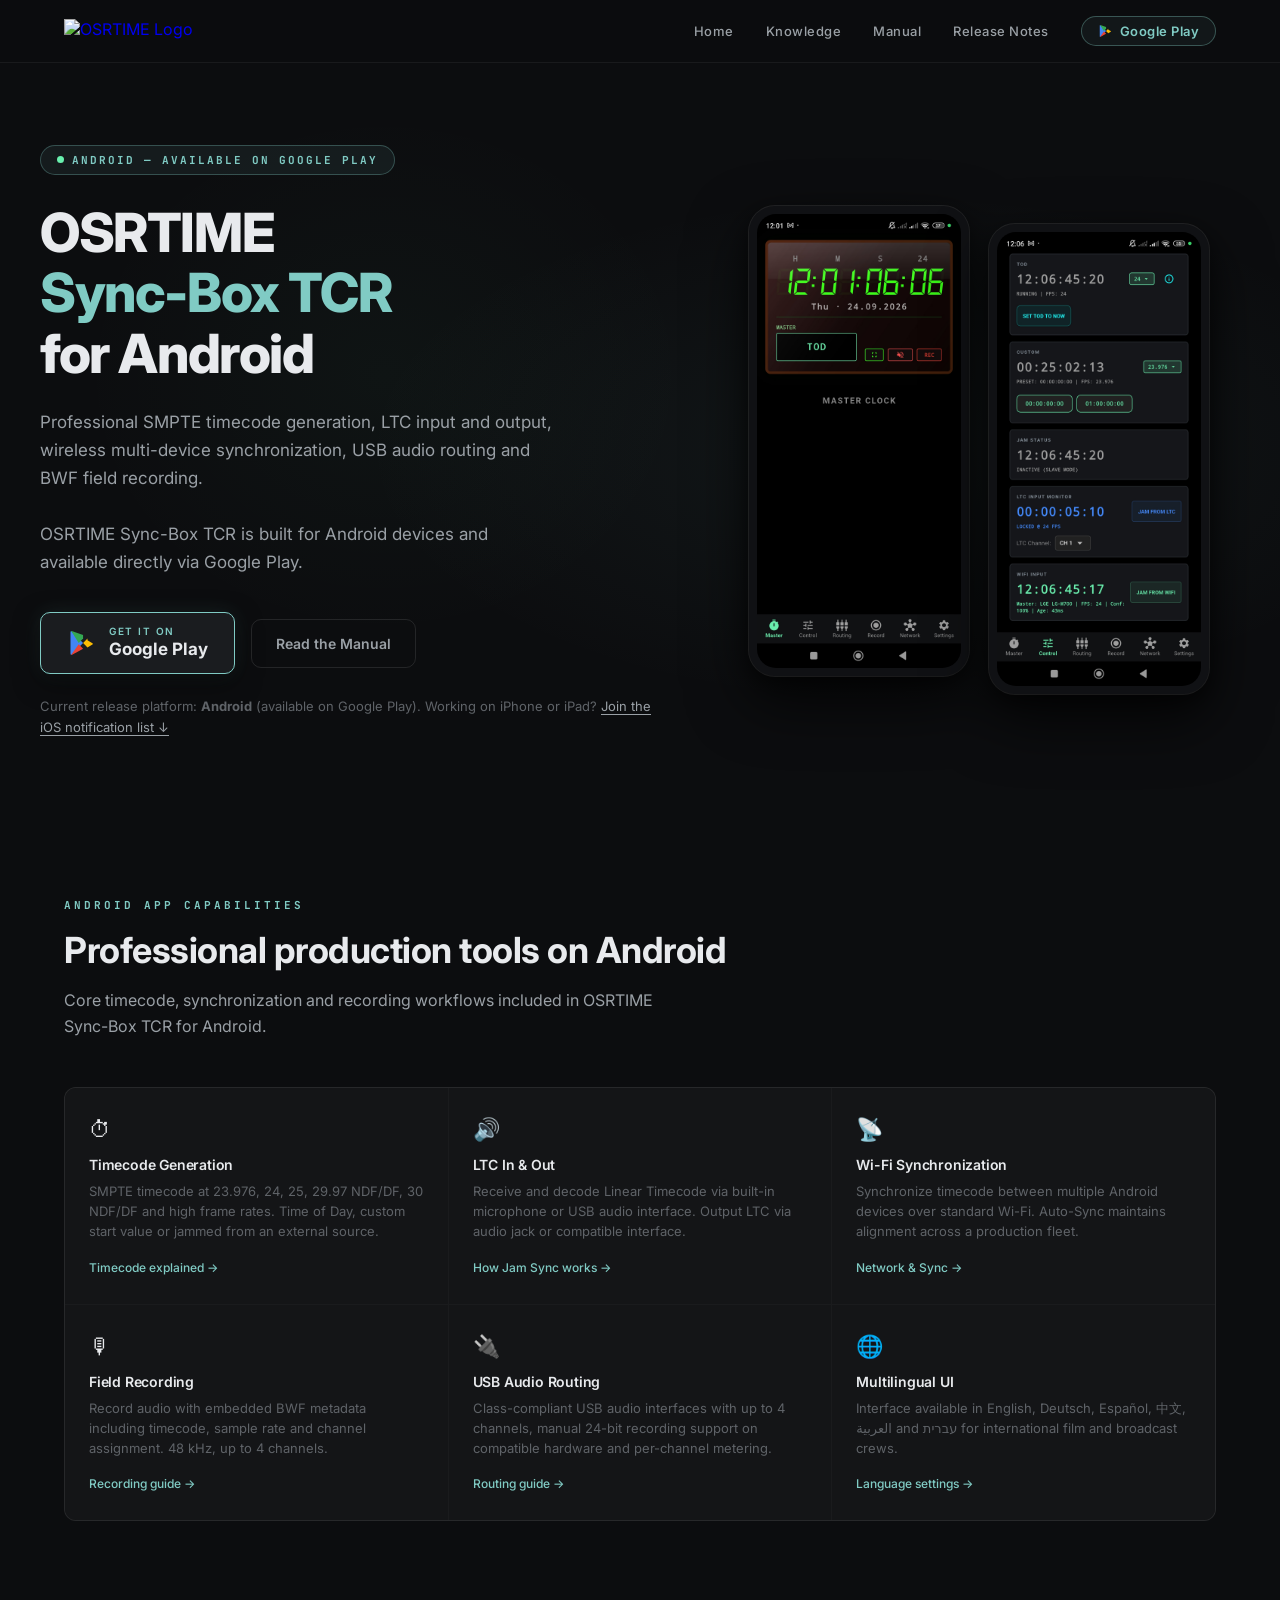
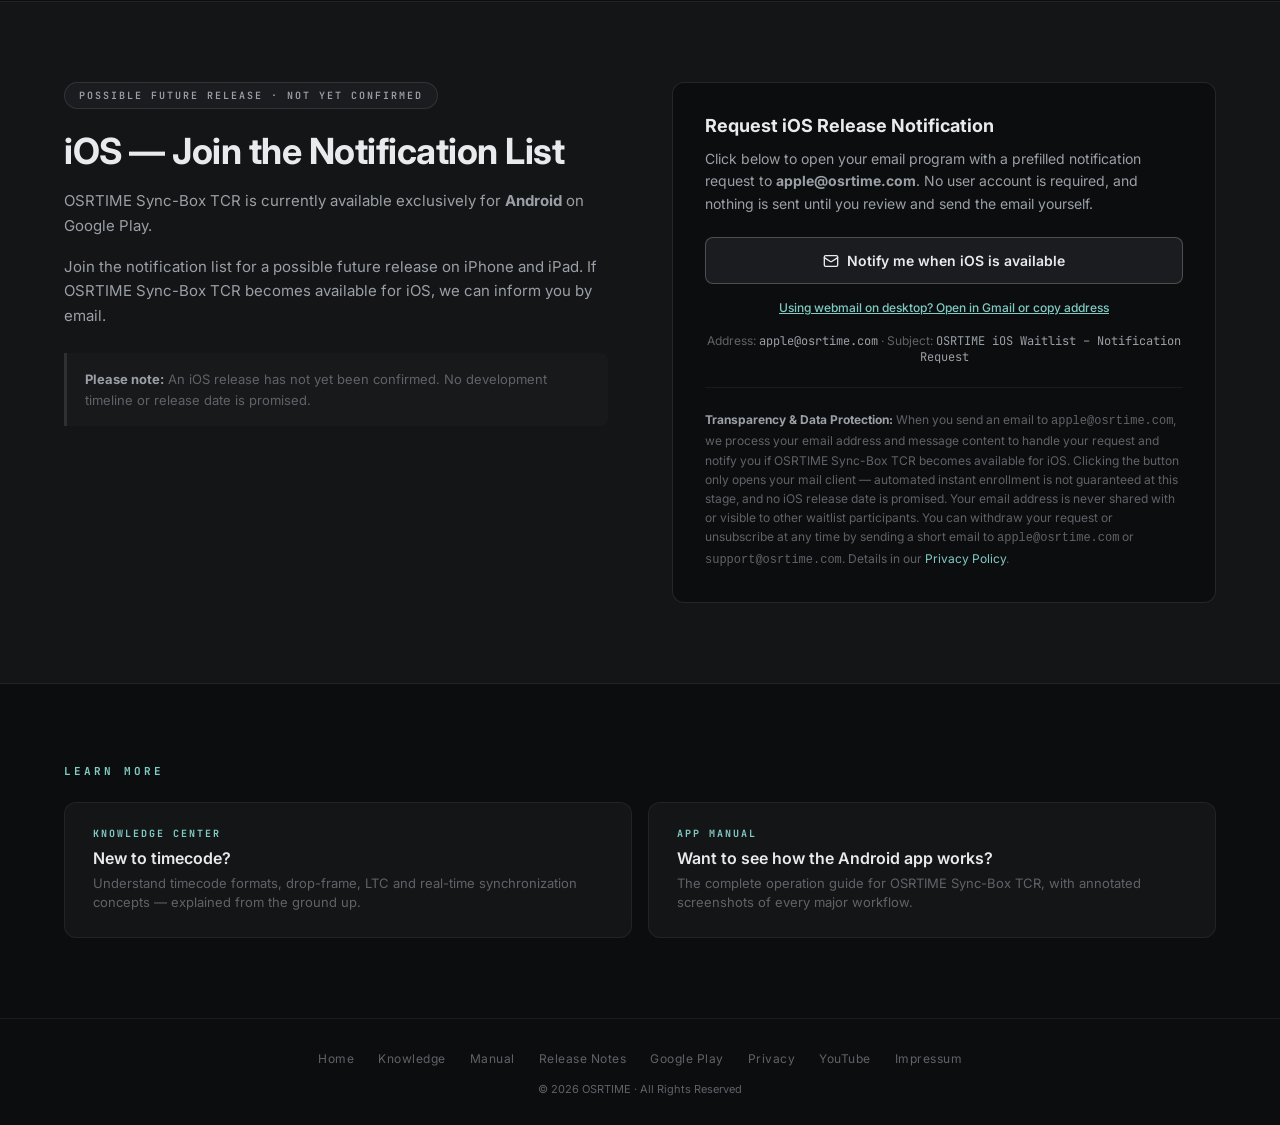
==== commit 2b3a9943: "feat: finalize Android Play Store launch and iOS notification request workflow" ====
--- a/beta/index.html
+++ b/beta/index.html
@@ -4,7 +4,7 @@
     <meta charset="UTF-8">
     <meta name="viewport" content="width=device-width, initial-scale=1.0">
     <title>Download OSRTIME Sync-Box TCR – Android &amp; iOS Waitlist</title>
-    <meta name="description" content="Download OSRTIME Sync-Box TCR for Android on Google Play, or register non-binding interest in a potential future iOS version.">
+    <meta name="description" content="Download OSRTIME Sync-Box TCR for Android on Google Play, or join the notification list for a possible future iOS release.">
     <meta name="theme-color" content="#0C0D0F">
 
     <link rel="icon" type="image/png" href="https://github.com/Clickybunty/assets/blob/main/osertime-logo-google-workspace.png?raw=true">
@@ -472,8 +472,32 @@
             font-weight: 600;
             border: 1px solid rgba(255, 255, 255, 0.22);
             border-radius: 8px;
+            text-decoration: none;
             cursor: pointer;
             transition: background 0.2s ease, border-color 0.2s ease, color 0.2s ease;
+        }
+        .waitlist-alt-wrap {
+            margin-top: 12px;
+            text-align: center;
+        }
+        .waitlist-alt-btn {
+            background: none;
+            border: none;
+            color: var(--accent-cool);
+            font-family: 'Inter', sans-serif;
+            font-size: 12px;
+            font-weight: 500;
+            cursor: pointer;
+            text-decoration: underline;
+            padding: 4px 6px;
+        }
+        .waitlist-alt-btn:hover {
+            color: var(--text-primary);
+        }
+        .waitlist-alt-btn:focus-visible {
+            outline: 2px solid var(--accent-cool);
+            outline-offset: 2px;
+            border-radius: 4px;
         }
         .btn-waitlist:hover {
             background: var(--surface-3);
@@ -853,7 +877,7 @@
                         </a>
                     </div>
                     <p class="hero-platform-note">
-                        Current release platform: <strong>Android</strong>. Working on iPhone or iPad? <a href="#ios-waitlist">Go to the iOS Waitlist ↓</a>
+                        Current release platform: <strong>Android</strong> (available on Google Play). Working on iPhone or iPad? <a href="#ios-waitlist">Join the iOS notification list ↓</a>
                     </p>
                 </div>
 
@@ -937,37 +961,44 @@
             <div class="ios-section">
                 <div class="ios-inner">
                     <div class="ios-copy">
-                        <div class="ios-eyebrow">Potential Future Option &middot; Not Announced</div>
-                        <h2 class="section-heading">iOS &mdash; Join the Waitlist</h2>
+                        <div class="ios-eyebrow">Possible Future Release &middot; Not Yet Confirmed</div>
+                        <h2 class="section-heading">iOS &mdash; Join the Notification List</h2>
                         <p>
-                            OSRTIME Sync-Box TCR is currently available exclusively for <strong>Android</strong>.
+                            OSRTIME Sync-Box TCR is currently available exclusively for <strong>Android</strong> on Google Play.
                         </p>
                         <p>
-                            If you work on iPhone or iPad and would like to express your interest in a possible future iOS version, you can send us a short email. Hearing from production crews helps us gauge platform demand.
+                            Join the notification list for a possible future release on iPhone and iPad. If OSRTIME Sync-Box TCR becomes available for iOS, we can inform you by email.
                         </p>
                         <div class="ios-status-box">
-                            <strong>Please note:</strong> An iOS version is currently not an announced product. There is no confirmed development schedule, release date, or guarantee of future availability or notification.
+                            <strong>Please note:</strong> An iOS release has not yet been confirmed. No development timeline or release date is promised.
                         </div>
                     </div>
 
                     <div class="waitlist-card" id="waitlist-card">
-                        <div class="waitlist-card-title">Register iOS Interest via Email</div>
+                        <div class="waitlist-card-title">Request iOS Release Notification</div>
                         <p class="waitlist-card-body">
-                            Use the button below to prepare a prefilled email to <strong>apple@osrtime.com</strong>. Nothing is submitted or stored automatically on this website &mdash; you review and send the email yourself in your own mail app.
+                            Click below to open your email program with a prefilled notification request to <strong>apple@osrtime.com</strong>. No user account is required, and nothing is sent until you review and send the email yourself.
                         </p>
 
-                        <button id="btn-open-ios-modal" class="btn-waitlist" type="button">
-                            Prepare Interest Email &rarr;
-                        </button>
+                        <a id="btn-ios-mailto" href="mailto:apple@osrtime.com?subject=OSRTIME%20iOS%20Waitlist%20%E2%80%93%20Notification%20Request&amp;body=Hello%20OSRTIME%20Team%2C%0D%0A%0D%0AI%20would%20like%20to%20join%20the%20OSRTIME%20iOS%20notification%20list%20and%20receive%20an%20email%20if%20OSRTIME%20Sync-Box%20TCR%20becomes%20available%20for%20iOS.%0D%0A%0D%0AI%20understand%20that%20an%20iOS%20release%20has%20not%20yet%20been%20confirmed.%0D%0A%0D%0ABest%20regards" class="btn-waitlist">
+                            <svg viewBox="0 0 24 24" width="16" height="16" stroke="currentColor" stroke-width="2" fill="none" stroke-linecap="round" stroke-linejoin="round" aria-hidden="true"><rect x="2" y="4" width="20" height="16" rx="2"/><path d="m22 7-8.97 5.7a1.94 1.94 0 0 1-2.06 0L2 7"/></svg>
+                            Notify me when iOS is available
+                        </a>
+
+                        <div class="waitlist-alt-wrap">
+                            <button id="btn-open-ios-modal" class="waitlist-alt-btn" type="button">
+                                Using webmail on desktop? Open in Gmail or copy address
+                            </button>
+                        </div>
 
                         <div class="waitlist-direct-mail">
-                            Direct email: <code>apple@osrtime.com</code> &middot; Subject: <code>OSRTIME iOS Waitlist</code>
+                            Address: <code>apple@osrtime.com</code> &middot; Subject: <code>OSRTIME iOS Waitlist &ndash; Notification Request</code>
                         </div>
 
                         <div class="waitlist-card-divider"></div>
 
                         <div class="waitlist-privacy-note">
-                            <strong>Data Protection &amp; Communication Notice:</strong> When you send an email to <code>apple@osrtime.com</code>, we process your email address and any details you include in your message solely to receive and record your non-binding iOS interest inquiry. Sending an inquiry email does <strong>not</strong> result in automatic addition to a mailing group and does <strong>not</strong> subscribe you to a newsletter or automated marketing messages. See our <a href="../privacy/">Privacy Policy</a>.
+                            <strong>Transparency &amp; Data Protection:</strong> When you send an email to <code>apple@osrtime.com</code>, we process your email address and message content to handle your request and notify you if OSRTIME Sync-Box TCR becomes available for iOS. Clicking the button only opens your mail client &mdash; automated instant enrollment is not guaranteed at this stage, and no iOS release date is promised. Your email address is never shared with or visible to other waitlist participants. You can withdraw your request or unsubscribe at any time by sending a short email to <code>apple@osrtime.com</code> or <code>support@osrtime.com</code>. Details in our <a href="../privacy/#ios-waitlist">Privacy Policy</a>.
                         </div>
                     </div>
                 </div>
@@ -1021,29 +1052,29 @@
         <div class="modal-inner">
             <button id="btn-close-modal" class="modal-close" type="button" aria-label="Close dialog">&times;</button>
 
-            <div class="modal-title" id="modal-title">iOS — Join the Waitlist</div>
+            <div class="modal-title" id="modal-title">Notify Me When iOS Is Available</div>
 
             <p class="modal-body">
-                To register non-binding interest in a potential future iOS version of OSRTIME Sync-Box TCR, send us an email from your own email program.
+                Send a prefilled notification request from your own email program or webmail service if you would like to hear from us should OSRTIME Sync-Box TCR become available for iOS.
             </p>
 
             <div class="modal-meta">
                 <div><strong>To:</strong> <span class="modal-email">apple@osrtime.com</span></div>
-                <div><strong>Subject:</strong> OSRTIME iOS Waitlist</div>
+                <div><strong>Subject:</strong> OSRTIME iOS Waitlist &ndash; Notification Request</div>
             </div>
 
             <div class="modal-note">
-                Nothing is sent automatically by this website. Choose an option below, review the prefilled draft, and send the email yourself.
+                Nothing is sent automatically by this website. Choose an option below, review the prefilled message, and send the email yourself.
             </div>
 
             <div class="modal-actions">
                 <a
-                    href="mailto:apple@osrtime.com?subject=OSRTIME%20iOS%20Waitlist&body=Hello%20OSRTIME%20team%2C%0A%0AI%20would%20like%20to%20register%20my%20interest%20in%20a%20future%20iOS%20version%20of%20OSRTIME%20Sync-Box%20TCR."
+                    href="mailto:apple@osrtime.com?subject=OSRTIME%20iOS%20Waitlist%20%E2%80%93%20Notification%20Request&amp;body=Hello%20OSRTIME%20Team%2C%0D%0A%0D%0AI%20would%20like%20to%20join%20the%20OSRTIME%20iOS%20notification%20list%20and%20receive%20an%20email%20if%20OSRTIME%20Sync-Box%20TCR%20becomes%20available%20for%20iOS.%0D%0A%0D%0AI%20understand%20that%20an%20iOS%20release%20has%20not%20yet%20been%20confirmed.%0D%0A%0D%0ABest%20regards"
                     class="modal-btn-primary">
                     Open Email App
                 </a>
                 <a
-                    href="https://mail.google.com/mail/?view=cm&fs=1&to=apple@osrtime.com&su=OSRTIME%20iOS%20Waitlist&body=Hello%20OSRTIME%20team%2C%0A%0AI%20would%20like%20to%20register%20my%20interest%20in%20a%20future%20iOS%20version%20of%20OSRTIME%20Sync-Box%20TCR."
+                    href="https://mail.google.com/mail/?view=cm&amp;fs=1&amp;to=apple@osrtime.com&amp;su=OSRTIME%20iOS%20Waitlist%20%E2%80%93%20Notification%20Request&amp;body=Hello%20OSRTIME%20Team%2C%0A%0AI%20would%20like%20to%20join%20the%20OSRTIME%20iOS%20notification%20list%20and%20receive%20an%20email%20if%20OSRTIME%20Sync-Box%20TCR%20becomes%20available%20for%20iOS.%0A%0AI%20understand%20that%20an%20iOS%20release%20has%20not%20yet%20been%20confirmed.%0A%0ABest%20regards"
                     target="_blank"
                     rel="noopener noreferrer"
                     class="modal-btn-secondary">
@@ -1055,7 +1086,7 @@
             </div>
 
             <div class="modal-privacy">
-                Your email address and message content are processed solely to handle your iOS interest inquiry &mdash; no automatic group membership or newsletter signup. <a href="../privacy/">Privacy Policy</a>
+                Processed for possible iOS release notifications &mdash; never shared with other participants. Unsubscribe anytime by emailing <code>apple@osrtime.com</code>. <a href="../privacy/#ios-waitlist">Privacy Policy</a>
             </div>
         </div>
     </div>
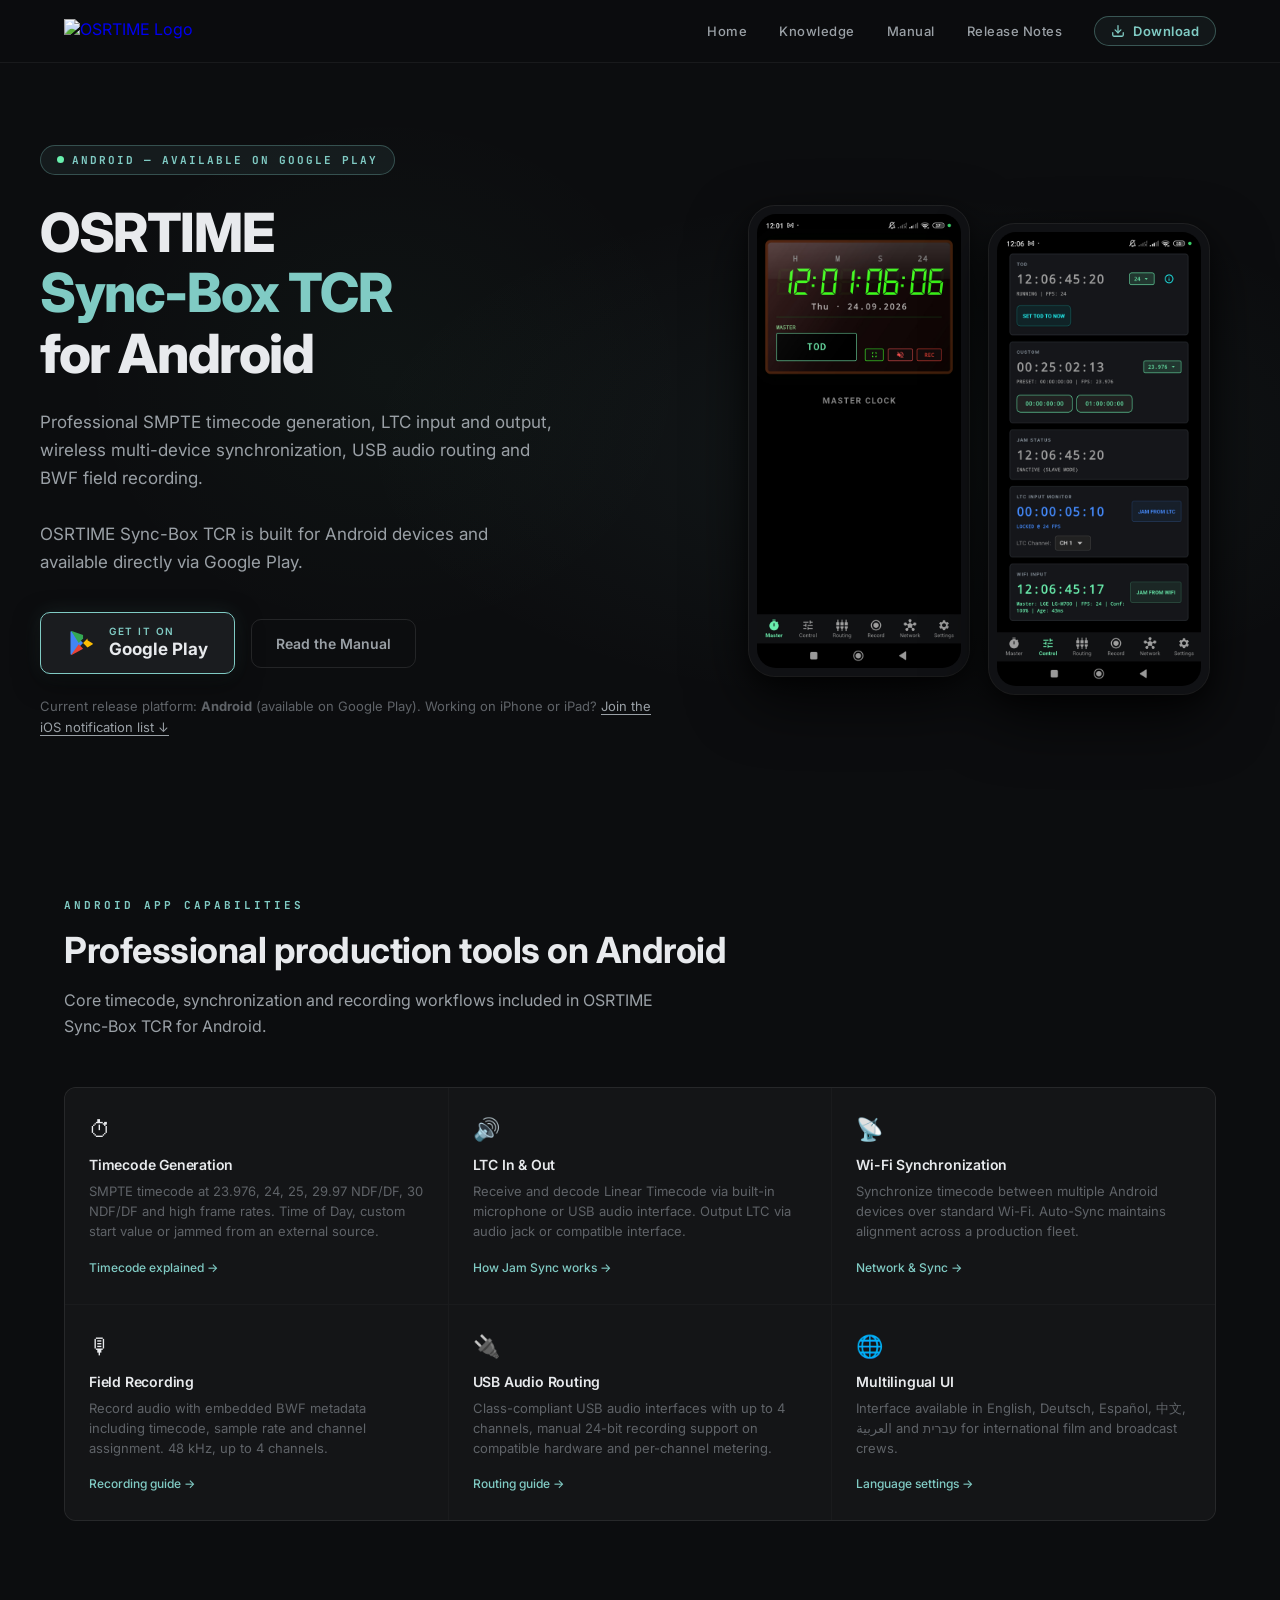
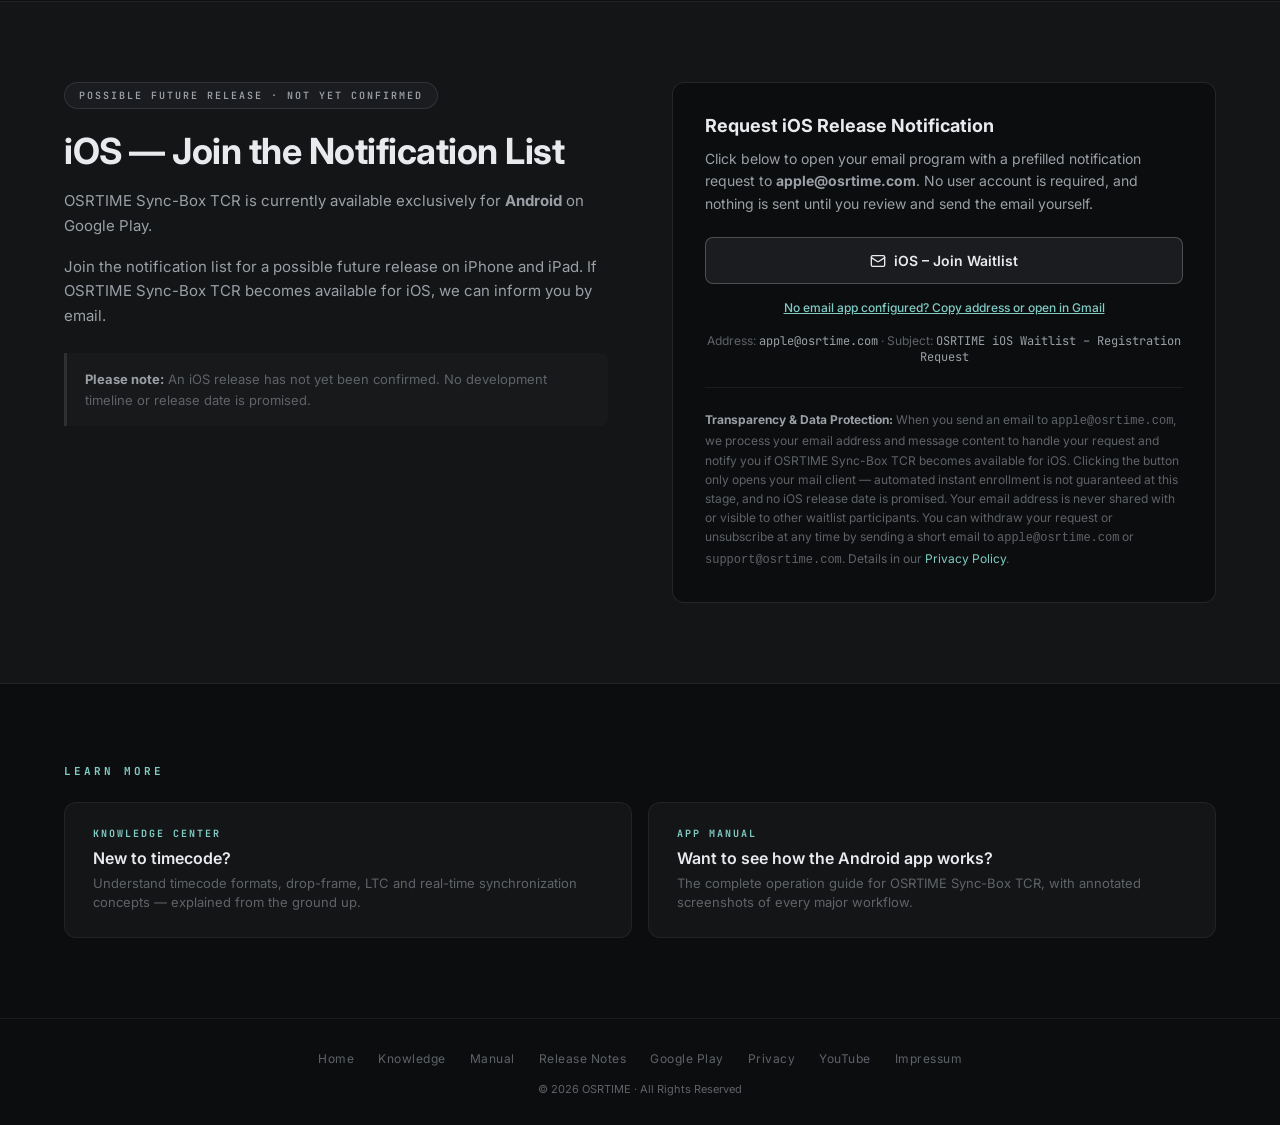
==== commit 848190d8: "feat: add Download nav section and unified iOS waitlist mailto with copy fallback" ====
--- a/beta/index.html
+++ b/beta/index.html
@@ -820,7 +820,7 @@
                 <a href="../knowledge/" class="global-nav-link">Knowledge</a>
                 <a href="../manual/" class="global-nav-link">Manual</a>
                 <a href="../release-notes/" class="global-nav-link">Release Notes</a>
-                <a href="https://play.google.com/store/apps/details?id=com.worldtimecode.world_timecode" target="_blank" rel="noopener noreferrer" class="global-nav-link store-link" aria-label="Get OSRTIME Sync-Box TCR on Google Play"><svg viewBox="0 0 24 24" width="14" height="14" fill="none" aria-hidden="true"><path d="M3.609 1.814L13.792 12 3.61 22.186a.996.996 0 0 1-.61-.92V2.734a1 1 0 0 1 .609-.92z" fill="#4285F4"/><path d="M17.556 8.236l-3.764 3.764 3.764 3.764 4.243-2.404c.48-.272.48-.936 0-1.208l-4.243-2.404-.466.488h.466z" fill="#FBBC04"/><path d="M3.609 22.186a.996.996 0 0 0 .391.194l9.792-5.556-3.764-3.764L3.61 22.186z" fill="#EA4335"/><path d="M13.792 5.176L4 1.62a.996.996 0 0 0-.391.194L10.028 12l3.764-3.764v-3.06z" fill="#34A853"/></svg>Google Play</a>
+                <a href="../#download" class="global-nav-link store-link" aria-label="Jump to Download section"><svg viewBox="0 0 24 24" width="14" height="14" stroke="currentColor" stroke-width="2.2" stroke-linecap="round" stroke-linejoin="round" fill="none" aria-hidden="true"><path d="M21 15v4a2 2 0 0 1-2 2H5a2 2 0 0 1-2-2v-4"/><polyline points="7 10 12 15 17 10"/><line x1="12" y1="15" x2="12" y2="3"/></svg>Download</a>
             </nav>
             <button class="mobile-menu-btn" aria-label="Open menu">
                 <svg viewBox="0 0 24 24" width="24" height="24" stroke="currentColor" stroke-width="2" stroke-linecap="round" stroke-linejoin="round" fill="none"><line x1="3" y1="12" x2="21" y2="12"></line><line x1="3" y1="6" x2="21" y2="6"></line><line x1="3" y1="18" x2="21" y2="18"></line></svg>
@@ -831,7 +831,7 @@
             <a href="../knowledge/" class="global-nav-link">Knowledge</a>
             <a href="../manual/" class="global-nav-link">Manual</a>
             <a href="../release-notes/" class="global-nav-link">Release Notes</a>
-            <a href="https://play.google.com/store/apps/details?id=com.worldtimecode.world_timecode" target="_blank" rel="noopener noreferrer" class="global-nav-link store-link" aria-label="Get OSRTIME Sync-Box TCR on Google Play"><svg viewBox="0 0 24 24" width="14" height="14" fill="none" aria-hidden="true"><path d="M3.609 1.814L13.792 12 3.61 22.186a.996.996 0 0 1-.61-.92V2.734a1 1 0 0 1 .609-.92z" fill="#4285F4"/><path d="M17.556 8.236l-3.764 3.764 3.764 3.764 4.243-2.404c.48-.272.48-.936 0-1.208l-4.243-2.404-.466.488h.466z" fill="#FBBC04"/><path d="M3.609 22.186a.996.996 0 0 0 .391.194l9.792-5.556-3.764-3.764L3.61 22.186z" fill="#EA4335"/><path d="M13.792 5.176L4 1.62a.996.996 0 0 0-.391.194L10.028 12l3.764-3.764v-3.06z" fill="#34A853"/></svg>Google Play</a>
+            <a href="../#download" class="global-nav-link store-link" aria-label="Jump to Download section"><svg viewBox="0 0 24 24" width="14" height="14" stroke="currentColor" stroke-width="2.2" stroke-linecap="round" stroke-linejoin="round" fill="none" aria-hidden="true"><path d="M21 15v4a2 2 0 0 1-2 2H5a2 2 0 0 1-2-2v-4"/><polyline points="7 10 12 15 17 10"/><line x1="12" y1="15" x2="12" y2="3"/></svg>Download</a>
         </div>
     </header>
 
@@ -980,19 +980,19 @@
                             Click below to open your email program with a prefilled notification request to <strong>apple@osrtime.com</strong>. No user account is required, and nothing is sent until you review and send the email yourself.
                         </p>
 
-                        <a id="btn-ios-mailto" href="mailto:apple@osrtime.com?subject=OSRTIME%20iOS%20Waitlist%20%E2%80%93%20Notification%20Request&amp;body=Hello%20OSRTIME%20Team%2C%0D%0A%0D%0AI%20would%20like%20to%20join%20the%20OSRTIME%20iOS%20notification%20list%20and%20receive%20an%20email%20if%20OSRTIME%20Sync-Box%20TCR%20becomes%20available%20for%20iOS.%0D%0A%0D%0AI%20understand%20that%20an%20iOS%20release%20has%20not%20yet%20been%20confirmed.%0D%0A%0D%0ABest%20regards" class="btn-waitlist">
+                        <a id="btn-ios-mailto" href="mailto:apple@osrtime.com?subject=OSRTIME%20iOS%20Waitlist%20%E2%80%93%20Registration%20Request&amp;body=Hello%20OSRTIME%20Team%2C%0D%0A%0D%0AI%20would%20like%20to%20join%20the%20OSRTIME%20iOS%20Waitlist%20and%20receive%20an%20email%20notification%20when%20the%20iOS%20version%20becomes%20available.%0D%0A%0D%0APlease%20add%20my%20email%20address%20to%20the%20notification%20list.%0D%0A%0D%0ABest%20regards" class="btn-waitlist">
                             <svg viewBox="0 0 24 24" width="16" height="16" stroke="currentColor" stroke-width="2" fill="none" stroke-linecap="round" stroke-linejoin="round" aria-hidden="true"><rect x="2" y="4" width="20" height="16" rx="2"/><path d="m22 7-8.97 5.7a1.94 1.94 0 0 1-2.06 0L2 7"/></svg>
-                            Notify me when iOS is available
+                            iOS &ndash; Join Waitlist
                         </a>
 
                         <div class="waitlist-alt-wrap">
                             <button id="btn-open-ios-modal" class="waitlist-alt-btn" type="button">
-                                Using webmail on desktop? Open in Gmail or copy address
+                                No email app configured? Copy address or open in Gmail
                             </button>
                         </div>
 
                         <div class="waitlist-direct-mail">
-                            Address: <code>apple@osrtime.com</code> &middot; Subject: <code>OSRTIME iOS Waitlist &ndash; Notification Request</code>
+                            Address: <code>apple@osrtime.com</code> &middot; Subject: <code>OSRTIME iOS Waitlist &ndash; Registration Request</code>
                         </div>
 
                         <div class="waitlist-card-divider"></div>
@@ -1060,7 +1060,7 @@
 
             <div class="modal-meta">
                 <div><strong>To:</strong> <span class="modal-email">apple@osrtime.com</span></div>
-                <div><strong>Subject:</strong> OSRTIME iOS Waitlist &ndash; Notification Request</div>
+                <div><strong>Subject:</strong> OSRTIME iOS Waitlist &ndash; Registration Request</div>
             </div>
 
             <div class="modal-note">
@@ -1069,12 +1069,12 @@
 
             <div class="modal-actions">
                 <a
-                    href="mailto:apple@osrtime.com?subject=OSRTIME%20iOS%20Waitlist%20%E2%80%93%20Notification%20Request&amp;body=Hello%20OSRTIME%20Team%2C%0D%0A%0D%0AI%20would%20like%20to%20join%20the%20OSRTIME%20iOS%20notification%20list%20and%20receive%20an%20email%20if%20OSRTIME%20Sync-Box%20TCR%20becomes%20available%20for%20iOS.%0D%0A%0D%0AI%20understand%20that%20an%20iOS%20release%20has%20not%20yet%20been%20confirmed.%0D%0A%0D%0ABest%20regards"
+                    href="mailto:apple@osrtime.com?subject=OSRTIME%20iOS%20Waitlist%20%E2%80%93%20Registration%20Request&amp;body=Hello%20OSRTIME%20Team%2C%0D%0A%0D%0AI%20would%20like%20to%20join%20the%20OSRTIME%20iOS%20Waitlist%20and%20receive%20an%20email%20notification%20when%20the%20iOS%20version%20becomes%20available.%0D%0A%0D%0APlease%20add%20my%20email%20address%20to%20the%20notification%20list.%0D%0A%0D%0ABest%20regards"
                     class="modal-btn-primary">
                     Open Email App
                 </a>
                 <a
-                    href="https://mail.google.com/mail/?view=cm&amp;fs=1&amp;to=apple@osrtime.com&amp;su=OSRTIME%20iOS%20Waitlist%20%E2%80%93%20Notification%20Request&amp;body=Hello%20OSRTIME%20Team%2C%0A%0AI%20would%20like%20to%20join%20the%20OSRTIME%20iOS%20notification%20list%20and%20receive%20an%20email%20if%20OSRTIME%20Sync-Box%20TCR%20becomes%20available%20for%20iOS.%0A%0AI%20understand%20that%20an%20iOS%20release%20has%20not%20yet%20been%20confirmed.%0A%0ABest%20regards"
+                    href="https://mail.google.com/mail/?view=cm&amp;fs=1&amp;to=apple@osrtime.com&amp;su=OSRTIME%20iOS%20Waitlist%20%E2%80%93%20Registration%20Request&amp;body=Hello%20OSRTIME%20Team%2C%0A%0AI%20would%20like%20to%20join%20the%20OSRTIME%20iOS%20Waitlist%20and%20receive%20an%20email%20notification%20when%20the%20iOS%20version%20becomes%20available.%0A%0APlease%20add%20my%20email%20address%20to%20the%20notification%20list.%0A%0ABest%20regards"
                     target="_blank"
                     rel="noopener noreferrer"
                     class="modal-btn-secondary">
@@ -1112,6 +1112,23 @@
                 if (btnOpen) btnOpen.focus();
             }
 
+            const btnMailto = document.getElementById('btn-ios-mailto');
+
+            if (btnMailto) {
+                btnMailto.addEventListener('auxclick', function (e) {
+                    if (e.button === 1) {
+                        e.preventDefault();
+                        openModal();
+                    }
+                });
+                btnMailto.addEventListener('click', function (e) {
+                    if (e.ctrlKey || e.metaKey || e.shiftKey) {
+                        e.preventDefault();
+                        window.location.href = btnMailto.href;
+                    }
+                    setTimeout(openModal, 120);
+                });
+            }
             if (btnOpen)  btnOpen.addEventListener('click', openModal);
             if (btnClose) btnClose.addEventListener('click', closeModal);
 
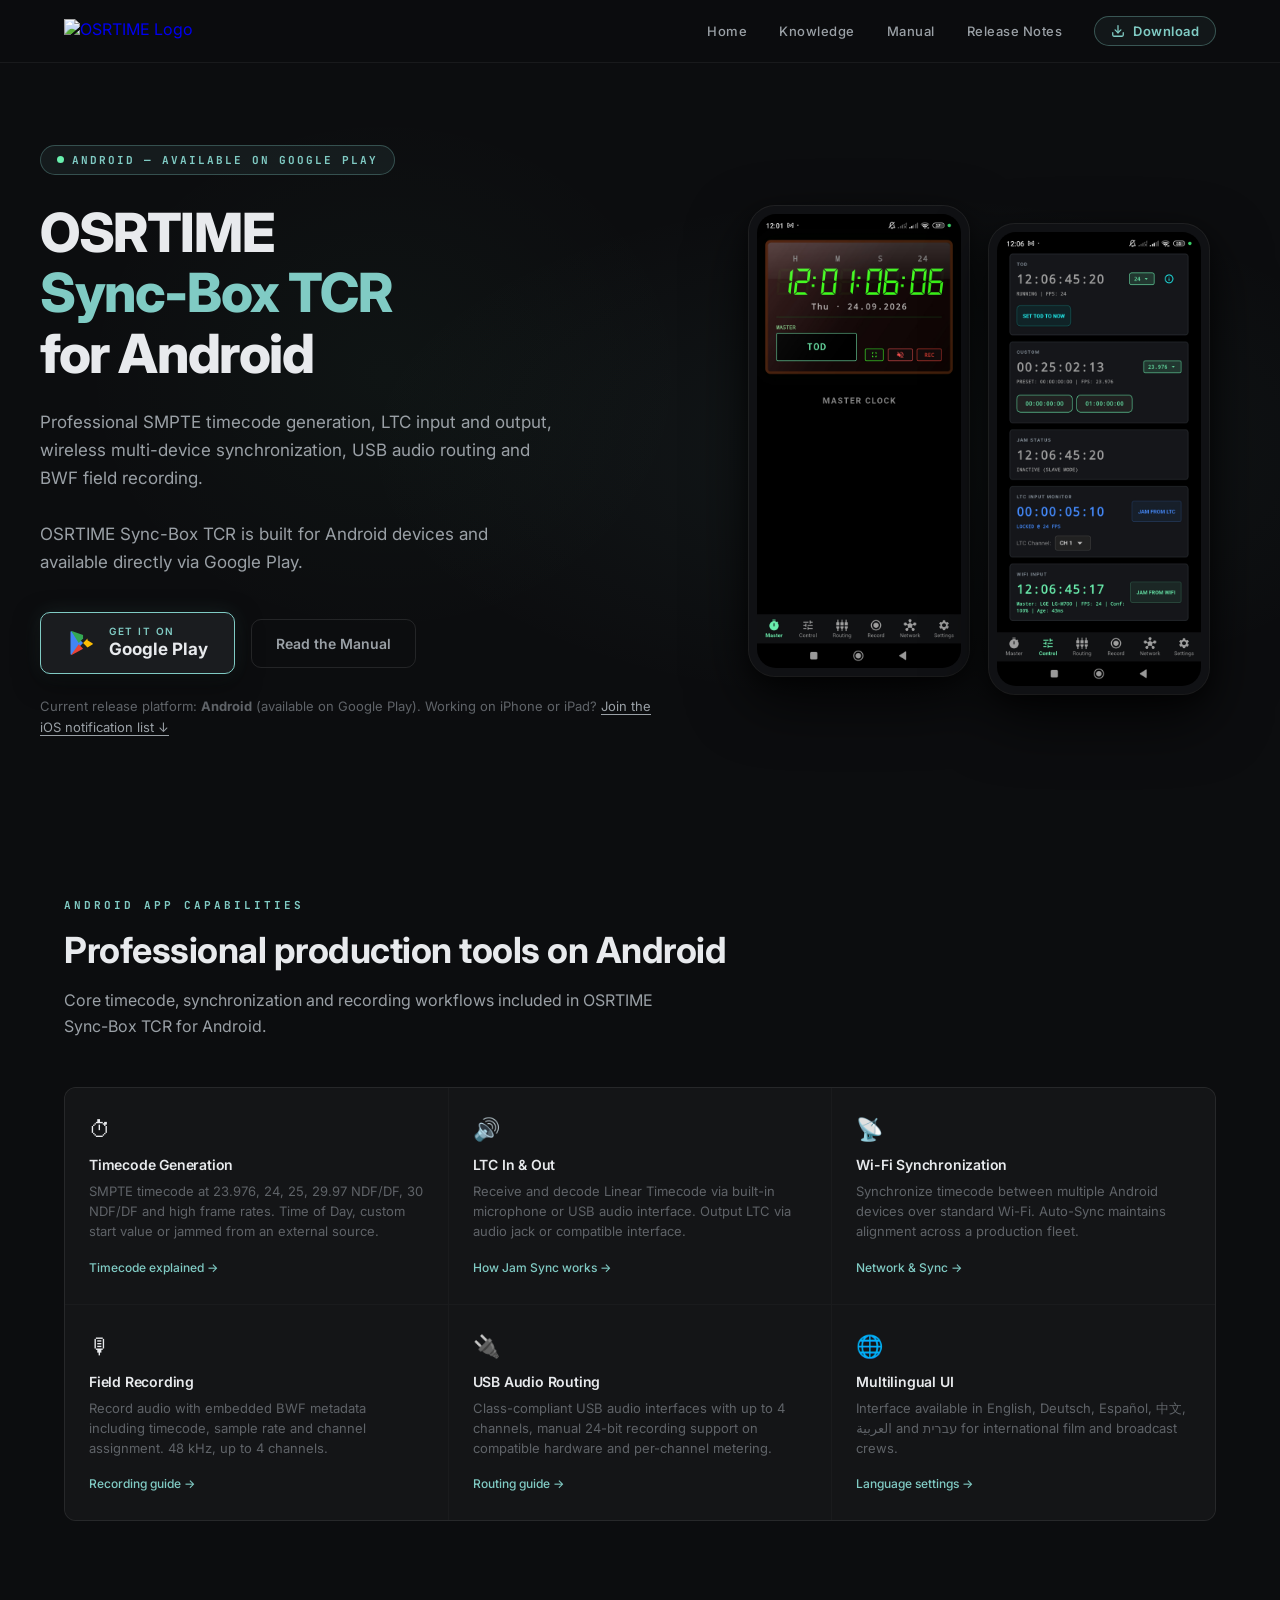
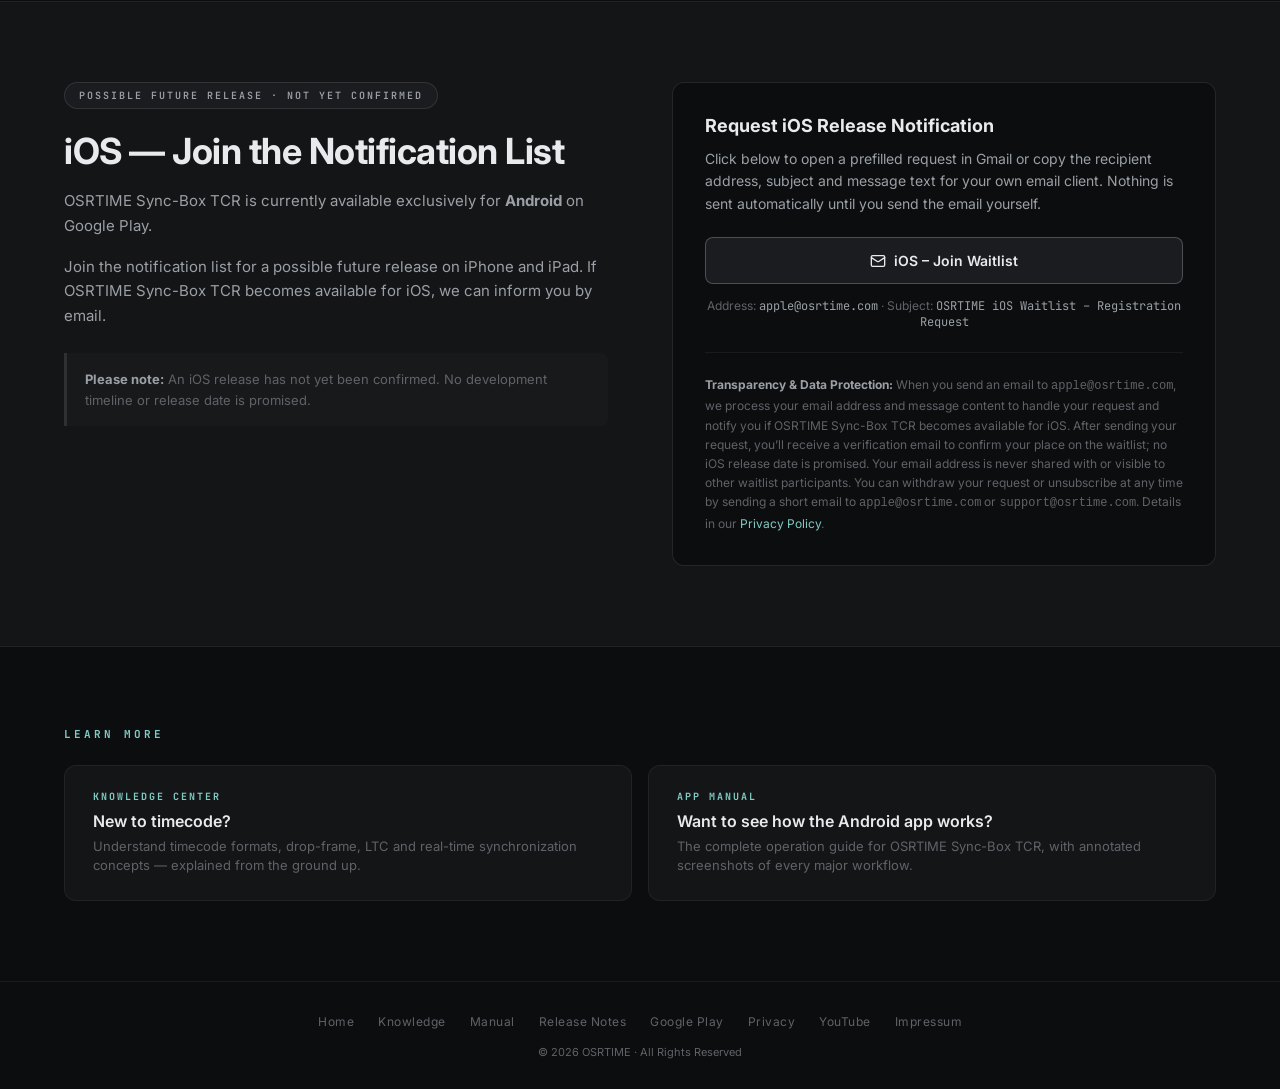
==== commit 43e5157d: "fix: open iOS waitlist modal without triggering OS mailto dialog" ====
--- a/beta/index.html
+++ b/beta/index.html
@@ -665,7 +665,10 @@
             line-height: 1;
             transition: color 0.2s ease;
         }
+        .modal-close { width: 32px; height: 32px; display: inline-flex; align-items: center; justify-content: center; padding: 0; border-radius: 6px; }
         .modal-close:hover { color: var(--text-primary); }
+        .modal-close:focus { outline: none; }
+        .modal-close:focus-visible { outline: 2px solid var(--accent-cool); outline-offset: 2px; color: var(--text-primary); }
 
         .modal-title {
             font-size: 20px;
@@ -713,39 +716,63 @@
             line-height: 1.55;
         }
 
+        .modal-pre {
+            margin-top: 8px;
+            padding-top: 8px;
+            border-top: 1px solid var(--border-subtle);
+            font-family: 'JetBrains Mono', monospace;
+            font-size: 11px;
+            color: var(--text-secondary);
+            white-space: pre-wrap;
+            line-height: 1.5;
+            user-select: all;
+        }
+
+        .modal-verify {
+            font-size: 12.5px;
+            color: var(--text-secondary);
+            background: rgba(128, 203, 196, 0.06);
+            border-left: 3px solid var(--accent-cool);
+            padding: 10px 14px;
+            border-radius: 0 6px 6px 0;
+            margin-bottom: 18px;
+            line-height: 1.55;
+        }
+
         .modal-actions {
-            display: flex;
+            display: grid;
+            grid-template-columns: repeat(2, 1fr);
             gap: 10px;
-            flex-wrap: wrap;
         }
 
         .modal-btn-primary {
-            flex: 1 1 160px;
+            grid-column: 1 / -1;
             display: inline-flex;
             justify-content: center;
             align-items: center;
             background: var(--accent-cool);
+            border: 1px solid var(--accent-cool);
             color: #0C0D0F;
             font-weight: 700;
             font-size: 14px;
-            padding: 12px 16px;
+            padding: 13px 16px;
             border-radius: 6px;
             text-decoration: none;
-            transition: background 0.2s ease;
-        }
-        .modal-btn-primary:hover { background: #a5d6d3; }
+            transition: background 0.2s ease, border-color 0.2s ease;
+        }
+        .modal-btn-primary:hover { background: #a5d6d3; border-color: #a5d6d3; }
 
         .modal-btn-secondary {
-            flex: 1 1 140px;
             display: inline-flex;
             justify-content: center;
             align-items: center;
             background: var(--surface-2);
             border: 1px solid var(--border-medium);
             color: var(--text-primary);
+            font-family: 'Inter', sans-serif;
             font-weight: 500;
             font-size: 13px;
-            padding: 12px 14px;
+            padding: 11px 14px;
             border-radius: 6px;
             text-decoration: none;
             cursor: pointer;
@@ -797,8 +824,8 @@
             .phone-frame img { border-radius: 15px; }
             .waitlist-card { padding: 24px 20px; }
             .modal-inner { padding: 24px 20px; }
-            .modal-actions { flex-direction: column; }
-            .modal-btn-primary, .modal-btn-secondary { flex: none; width: 100%; }
+            .modal-actions { grid-template-columns: 1fr; }
+            .modal-btn-primary, .modal-btn-secondary { width: 100%; }
         }
 
         @media (max-width: 380px) {
@@ -977,19 +1004,13 @@
                     <div class="waitlist-card" id="waitlist-card">
                         <div class="waitlist-card-title">Request iOS Release Notification</div>
                         <p class="waitlist-card-body">
-                            Click below to open your email program with a prefilled notification request to <strong>apple@osrtime.com</strong>. No user account is required, and nothing is sent until you review and send the email yourself.
+                            Click below to open a prefilled request in Gmail or copy the recipient address, subject and message text for your own email client. Nothing is sent automatically until you send the email yourself.
                         </p>
 
-                        <a id="btn-ios-mailto" href="mailto:apple@osrtime.com?subject=OSRTIME%20iOS%20Waitlist%20%E2%80%93%20Registration%20Request&amp;body=Hello%20OSRTIME%20Team%2C%0D%0A%0D%0AI%20would%20like%20to%20join%20the%20OSRTIME%20iOS%20Waitlist%20and%20receive%20an%20email%20notification%20when%20the%20iOS%20version%20becomes%20available.%0D%0A%0D%0APlease%20add%20my%20email%20address%20to%20the%20notification%20list.%0D%0A%0D%0ABest%20regards" class="btn-waitlist">
+                        <button id="btn-ios-waitlist" type="button" class="btn-waitlist js-ios-waitlist" aria-haspopup="dialog" aria-controls="ios-modal">
                             <svg viewBox="0 0 24 24" width="16" height="16" stroke="currentColor" stroke-width="2" fill="none" stroke-linecap="round" stroke-linejoin="round" aria-hidden="true"><rect x="2" y="4" width="20" height="16" rx="2"/><path d="m22 7-8.97 5.7a1.94 1.94 0 0 1-2.06 0L2 7"/></svg>
                             iOS &ndash; Join Waitlist
-                        </a>
-
-                        <div class="waitlist-alt-wrap">
-                            <button id="btn-open-ios-modal" class="waitlist-alt-btn" type="button">
-                                No email app configured? Copy address or open in Gmail
-                            </button>
-                        </div>
+                        </button>
 
                         <div class="waitlist-direct-mail">
                             Address: <code>apple@osrtime.com</code> &middot; Subject: <code>OSRTIME iOS Waitlist &ndash; Registration Request</code>
@@ -998,7 +1019,7 @@
                         <div class="waitlist-card-divider"></div>
 
                         <div class="waitlist-privacy-note">
-                            <strong>Transparency &amp; Data Protection:</strong> When you send an email to <code>apple@osrtime.com</code>, we process your email address and message content to handle your request and notify you if OSRTIME Sync-Box TCR becomes available for iOS. Clicking the button only opens your mail client &mdash; automated instant enrollment is not guaranteed at this stage, and no iOS release date is promised. Your email address is never shared with or visible to other waitlist participants. You can withdraw your request or unsubscribe at any time by sending a short email to <code>apple@osrtime.com</code> or <code>support@osrtime.com</code>. Details in our <a href="../privacy/#ios-waitlist">Privacy Policy</a>.
+                            <strong>Transparency &amp; Data Protection:</strong> When you send an email to <code>apple@osrtime.com</code>, we process your email address and message content to handle your request and notify you if OSRTIME Sync-Box TCR becomes available for iOS. After sending your request, you&rsquo;ll receive a verification email to confirm your place on the waitlist; no iOS release date is promised. Your email address is never shared with or visible to other waitlist participants. You can withdraw your request or unsubscribe at any time by sending a short email to <code>apple@osrtime.com</code> or <code>support@osrtime.com</code>. Details in our <a href="../privacy/#ios-waitlist">Privacy Policy</a>.
                         </div>
                     </div>
                 </div>
@@ -1046,47 +1067,53 @@
     </div><!-- /.download-page -->
 
     <!-- ══════════════════════════════════════════════════
-         iOS WAITLIST EMAIL MODAL (User-sent email helper)
+         iOS WAITLIST MODAL
          ══════════════════════════════════════════════════ -->
     <div id="ios-modal" role="dialog" aria-modal="true" aria-labelledby="modal-title">
         <div class="modal-inner">
             <button id="btn-close-modal" class="modal-close" type="button" aria-label="Close dialog">&times;</button>
 
-            <div class="modal-title" id="modal-title">Notify Me When iOS Is Available</div>
+            <div class="modal-title" id="modal-title">OSRTIME iOS Waitlist</div>
 
             <p class="modal-body">
-                Send a prefilled notification request from your own email program or webmail service if you would like to hear from us should OSRTIME Sync-Box TCR become available for iOS.
+                Open a prefilled draft directly in Gmail, or copy the recipient address, subject and message text below to send the request from any other email provider:
             </p>
 
             <div class="modal-meta">
-                <div><strong>To:</strong> <span class="modal-email">apple@osrtime.com</span></div>
+                <div><strong>To:</strong> <span class="modal-email" id="beta-modal-email-text">apple@osrtime.com</span></div>
                 <div><strong>Subject:</strong> OSRTIME iOS Waitlist &ndash; Registration Request</div>
+                <div class="modal-pre" id="beta-modal-pre-text">Hello OSRTIME Team,
+
+I would like to join the OSRTIME iOS Waitlist and receive an email notification when the iOS version becomes available.
+
+Please add my email address to the notification list.
+
+Best regards</div>
             </div>
 
-            <div class="modal-note">
-                Nothing is sent automatically by this website. Choose an option below, review the prefilled message, and send the email yourself.
+            <div class="modal-verify">
+                After sending your request, you&rsquo;ll receive a verification email. Please follow its instructions to confirm your place on the waitlist.
             </div>
 
             <div class="modal-actions">
-                <a
-                    href="mailto:apple@osrtime.com?subject=OSRTIME%20iOS%20Waitlist%20%E2%80%93%20Registration%20Request&amp;body=Hello%20OSRTIME%20Team%2C%0D%0A%0D%0AI%20would%20like%20to%20join%20the%20OSRTIME%20iOS%20Waitlist%20and%20receive%20an%20email%20notification%20when%20the%20iOS%20version%20becomes%20available.%0D%0A%0D%0APlease%20add%20my%20email%20address%20to%20the%20notification%20list.%0D%0A%0D%0ABest%20regards"
-                    class="modal-btn-primary">
-                    Open Email App
-                </a>
+                <button id="btn-copy-email" class="modal-btn-secondary" type="button">
+                    Copy Email Address
+                </button>
+                <button id="btn-copy-msg" class="modal-btn-secondary" type="button">
+                    Copy Subject &amp; Text
+                </button>
                 <a
                     href="https://mail.google.com/mail/?view=cm&amp;fs=1&amp;to=apple@osrtime.com&amp;su=OSRTIME%20iOS%20Waitlist%20%E2%80%93%20Registration%20Request&amp;body=Hello%20OSRTIME%20Team%2C%0A%0AI%20would%20like%20to%20join%20the%20OSRTIME%20iOS%20Waitlist%20and%20receive%20an%20email%20notification%20when%20the%20iOS%20version%20becomes%20available.%0A%0APlease%20add%20my%20email%20address%20to%20the%20notification%20list.%0A%0ABest%20regards"
                     target="_blank"
                     rel="noopener noreferrer"
-                    class="modal-btn-secondary">
+                    class="modal-btn-primary"
+                    id="btn-open-gmail">
                     Open in Gmail
                 </a>
-                <button id="btn-copy-email" class="modal-btn-secondary" type="button">
-                    Copy Address
-                </button>
             </div>
 
             <div class="modal-privacy">
-                Processed for possible iOS release notifications &mdash; never shared with other participants. Unsubscribe anytime by emailing <code>apple@osrtime.com</code>. <a href="../privacy/#ios-waitlist">Privacy Policy</a>
+                Nothing is sent automatically when opening this dialog &mdash; your request is only submitted once you send the email yourself. <a href="../privacy/#ios-waitlist">Privacy Policy</a>
             </div>
         </div>
     </div>
@@ -1095,80 +1122,139 @@
     <script src="../assets/js/global-header.js"></script>
     <script>
         document.addEventListener('DOMContentLoaded', function () {
-            const modal    = document.getElementById('ios-modal');
-            const btnOpen  = document.getElementById('btn-open-ios-modal');
-            const btnClose = document.getElementById('btn-close-modal');
-            const btnCopy  = document.getElementById('btn-copy-email');
-
-            function openModal() {
+            const modal      = document.getElementById('ios-modal');
+            const btnWait    = document.getElementById('btn-ios-waitlist');
+            const btnClose   = document.getElementById('btn-close-modal');
+            const btnCopy    = document.getElementById('btn-copy-email');
+            const btnCopyMsg = document.getElementById('btn-copy-msg');
+            let lastTrigger  = null;
+
+            const FULL_TEMPLATE =
+                'Subject: OSRTIME iOS Waitlist – Registration Request\r\n\r\n' +
+                'Hello OSRTIME Team,\r\n\r\n' +
+                'I would like to join the OSRTIME iOS Waitlist and receive an email notification when the iOS version becomes available.\r\n\r\n' +
+                'Please add my email address to the notification list.\r\n\r\n' +
+                'Best regards';
+
+            function openModal(trigger) {
+                if (!modal) return;
+                lastTrigger = trigger || document.activeElement;
                 modal.classList.add('open');
                 document.body.style.overflow = 'hidden';
                 if (btnClose) btnClose.focus();
             }
 
             function closeModal() {
+                if (!modal || !modal.classList.contains('open')) return;
                 modal.classList.remove('open');
                 document.body.style.overflow = '';
-                if (btnOpen) btnOpen.focus();
+                if (lastTrigger && typeof lastTrigger.focus === 'function') {
+                    lastTrigger.focus();
+                }
             }
 
-            const btnMailto = document.getElementById('btn-ios-mailto');
-
-            if (btnMailto) {
-                btnMailto.addEventListener('auxclick', function (e) {
-                    if (e.button === 1) {
-                        e.preventDefault();
-                        openModal();
-                    }
-                });
-                btnMailto.addEventListener('click', function (e) {
-                    if (e.ctrlKey || e.metaKey || e.shiftKey) {
-                        e.preventDefault();
-                        window.location.href = btnMailto.href;
-                    }
-                    setTimeout(openModal, 120);
+            function setTemporaryLabel(btn, label) {
+                const orig = btn.getAttribute('data-orig-label') || btn.textContent.trim();
+                btn.setAttribute('data-orig-label', orig);
+                btn.textContent = label;
+                clearTimeout(btn._labelTimer);
+            btn._labelTimer = setTimeout(function () {
+                    btn.textContent = orig;
+                }, 2000);
+            }
+
+            function selectFallbackNode(selectId) {
+                const el = selectId ? document.getElementById(selectId) : null;
+                if (!el || !window.getSelection) return;
+                try {
+                    const range = document.createRange();
+                    range.selectNodeContents(el);
+                    const sel = window.getSelection();
+                    sel.removeAllRanges();
+                    sel.addRange(range);
+                } catch (err) {}
+            }
+
+            function fallbackCopy(text, onSuccess, onFailure) {
+                let ok = false;
+                const ta = document.createElement('textarea');
+                ta.value = text;
+                ta.setAttribute('readonly', '');
+                ta.style.position = 'fixed';
+                ta.style.opacity = '0';
+                document.body.appendChild(ta);
+                ta.select();
+                try {
+                    ok = !!document.execCommand('copy');
+                } catch (err) {
+                    ok = false;
+                }
+                document.body.removeChild(ta);
+                if (ok) onSuccess();
+                else onFailure();
+            }
+
+            function copyWithFeedback(btn, text, fallbackSelectId) {
+                function onSuccess() {
+                    setTemporaryLabel(btn, 'Copied!');
+                }
+                function onFailure() {
+                    selectFallbackNode(fallbackSelectId);
+                    setTemporaryLabel(btn, 'Select text above');
+                }
+                if (navigator.clipboard && navigator.clipboard.writeText) {
+                    navigator.clipboard.writeText(text).then(onSuccess).catch(function () {
+                        fallbackCopy(text, onSuccess, onFailure);
+                    });
+                } else {
+                    fallbackCopy(text, onSuccess, onFailure);
+                }
+            }
+
+            if (btnWait) {
+                btnWait.addEventListener('click', function (e) {
+                    e.preventDefault();
+                    openModal(btnWait);
                 });
             }
-            if (btnOpen)  btnOpen.addEventListener('click', openModal);
             if (btnClose) btnClose.addEventListener('click', closeModal);
 
-            modal.addEventListener('click', function (e) {
-                if (e.target === modal) closeModal();
-            });
+            if (modal) {
+                modal.addEventListener('click', function (e) {
+                    if (e.target === modal) closeModal();
+                });
+            }
 
             document.addEventListener('keydown', function (e) {
-                if (e.key === 'Escape' && modal.classList.contains('open')) {
+                if (!modal || !modal.classList.contains('open')) return;
+                if (e.key === 'Escape') {
+                    e.preventDefault();
                     closeModal();
+                    return;
+                }
+                if (e.key === 'Tab') {
+                    const focusable = modal.querySelectorAll('button, [href], [tabindex]:not([tabindex="-1"])');
+                    if (!focusable.length) return;
+                    const first = focusable[0];
+                    const last = focusable[focusable.length - 1];
+                    if (e.shiftKey && document.activeElement === first) {
+                        e.preventDefault();
+                        last.focus();
+                    } else if (!e.shiftKey && document.activeElement === last) {
+                        e.preventDefault();
+                        first.focus();
+                    }
                 }
             });
 
             if (btnCopy) {
                 btnCopy.addEventListener('click', function () {
-                    const addr = 'apple@osrtime.com';
-                    function showCopied() {
-                        const orig = btnCopy.textContent;
-                        btnCopy.textContent = 'Copied!';
-                        btnCopy.style.borderColor = 'var(--accent-cool)';
-                        btnCopy.style.color = 'var(--accent-cool)';
-                        setTimeout(function () {
-                            btnCopy.textContent = orig;
-                            btnCopy.style.borderColor = '';
-                            btnCopy.style.color = '';
-                        }, 2000);
-                    }
-                    if (navigator.clipboard && navigator.clipboard.writeText) {
-                        navigator.clipboard.writeText(addr).then(showCopied).catch(function () {
-                            const ta = document.createElement('textarea');
-                            ta.value = addr;
-                            ta.setAttribute('readonly', '');
-                            ta.style.position = 'fixed';
-                            ta.style.opacity = '0';
-                            document.body.appendChild(ta);
-                            ta.select();
-                            try { document.execCommand('copy'); showCopied(); } catch (e) {}
-                            document.body.removeChild(ta);
-                        });
-                    }
+                    copyWithFeedback(btnCopy, 'apple@osrtime.com', 'beta-modal-email-text');
+                });
+            }
+            if (btnCopyMsg) {
+                btnCopyMsg.addEventListener('click', function () {
+                    copyWithFeedback(btnCopyMsg, FULL_TEMPLATE, 'beta-modal-pre-text');
                 });
             }
         });
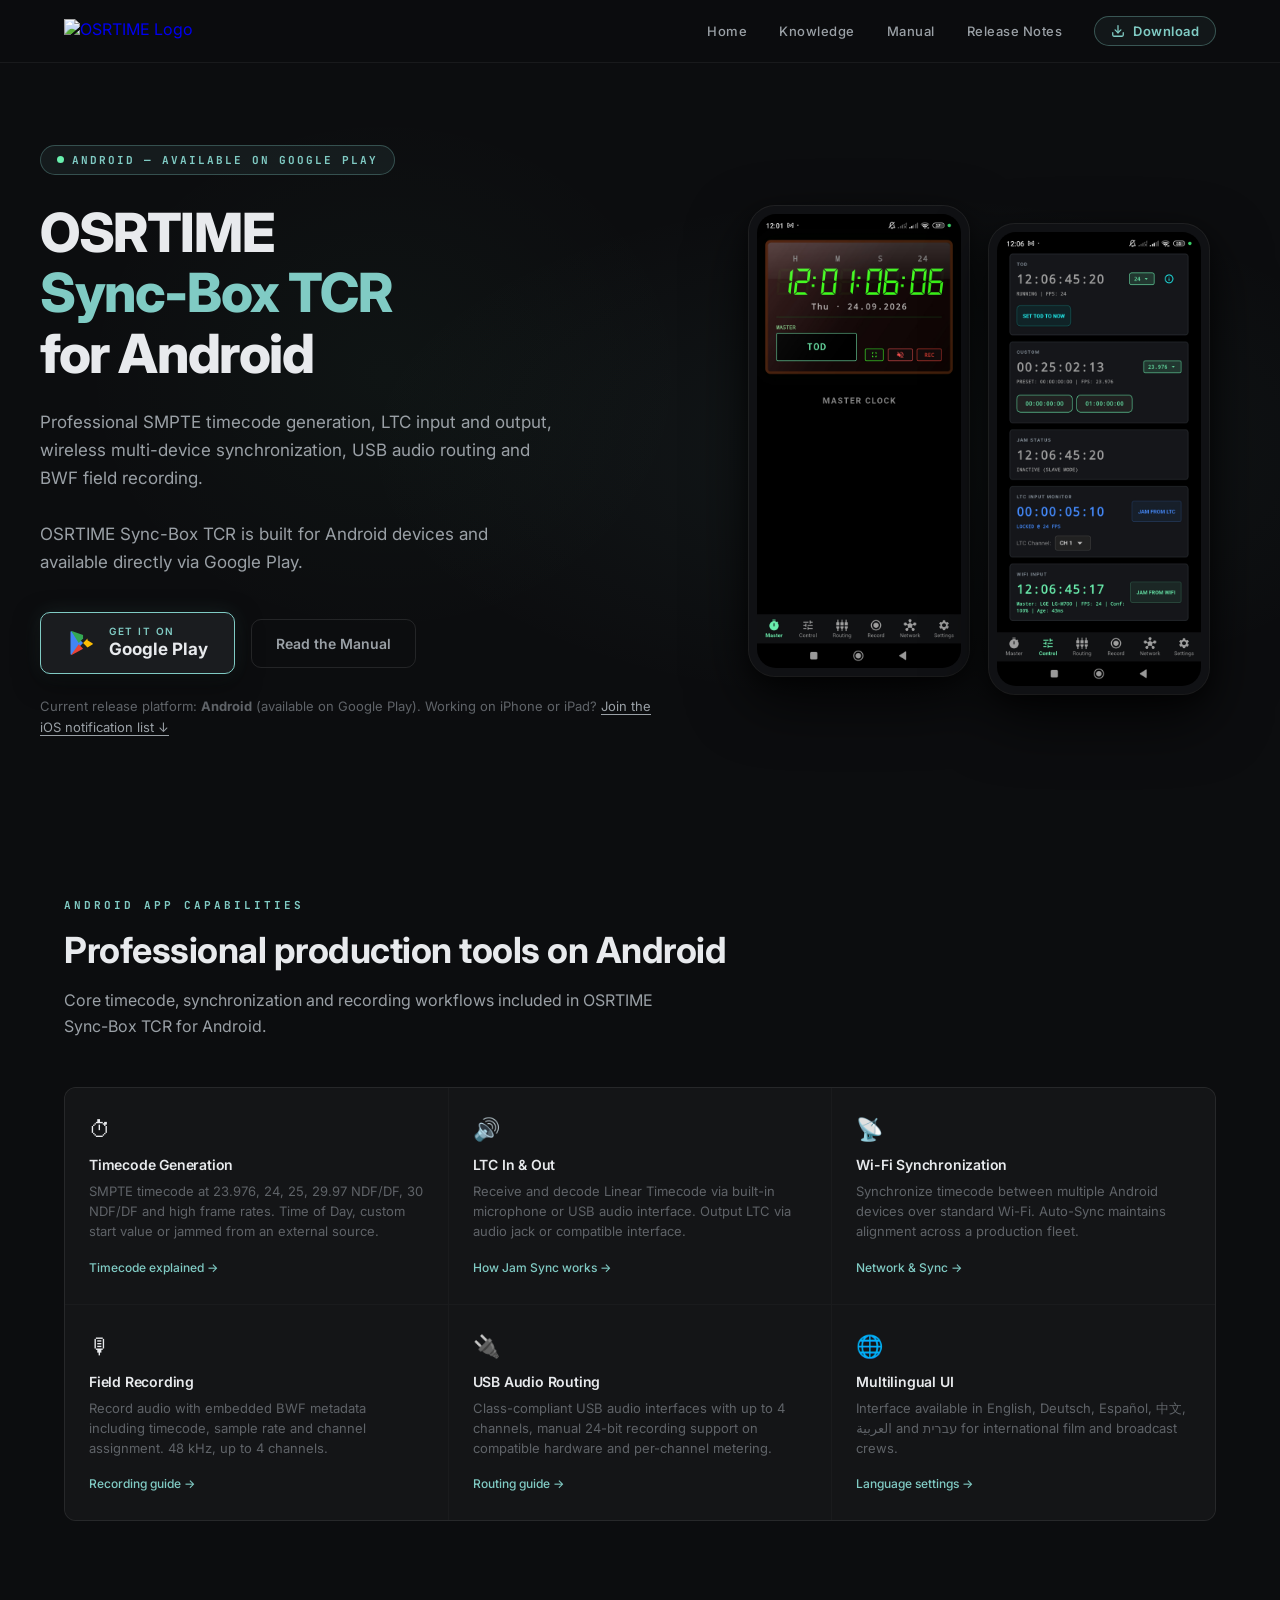
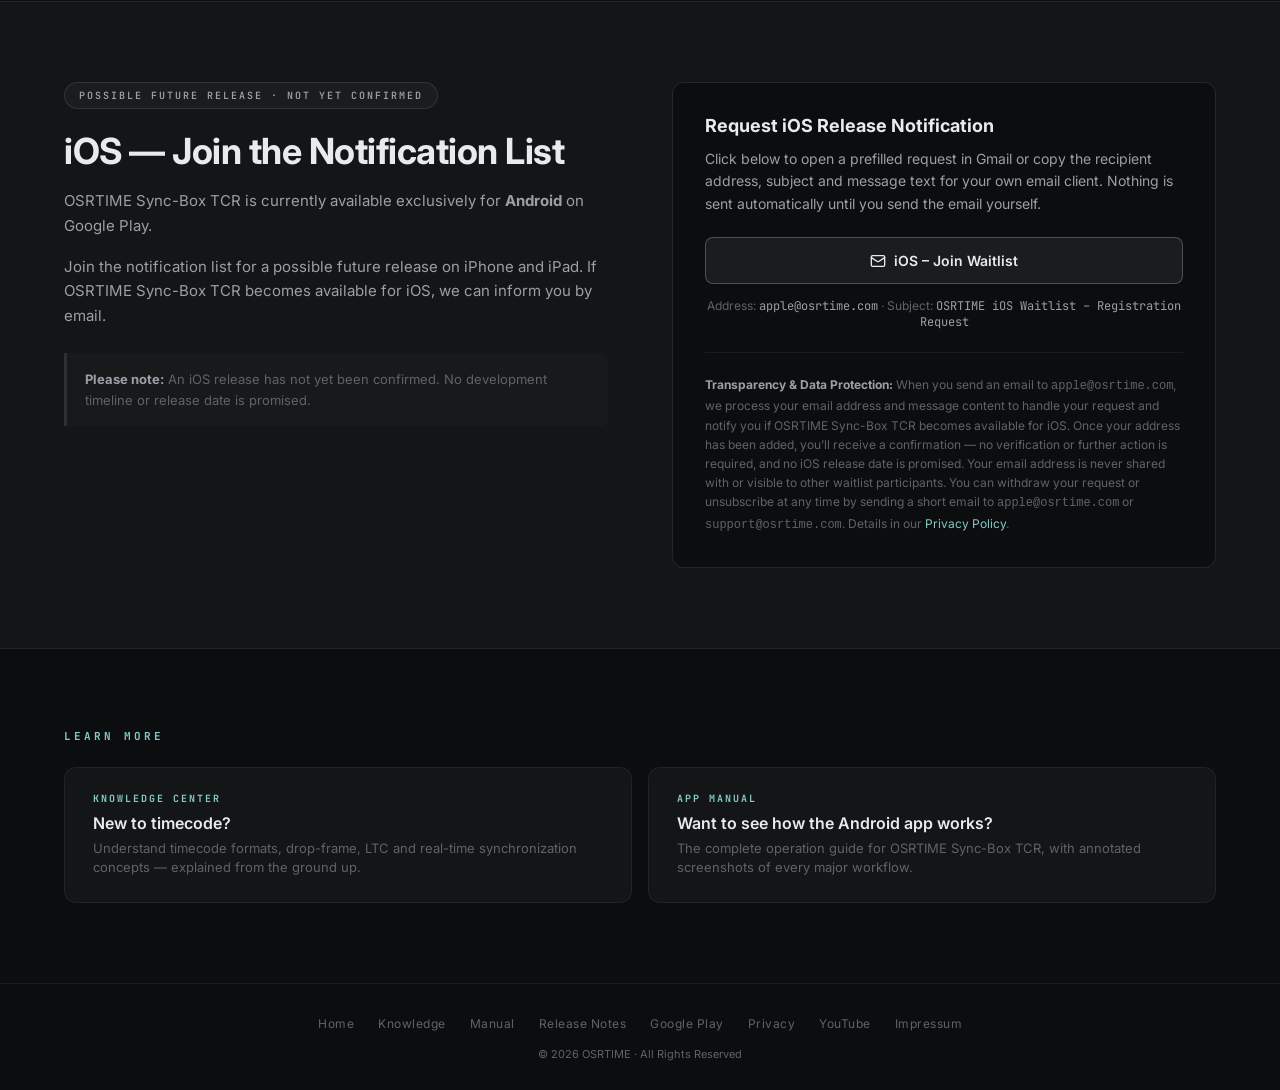
==== commit fcda164f: "fix: remove iOS waitlist verification instructions" ====
--- a/beta/index.html
+++ b/beta/index.html
@@ -728,7 +728,7 @@
             user-select: all;
         }
 
-        .modal-verify {
+        .modal-notice {
             font-size: 12.5px;
             color: var(--text-secondary);
             background: rgba(128, 203, 196, 0.06);
@@ -1019,7 +1019,7 @@
                         <div class="waitlist-card-divider"></div>
 
                         <div class="waitlist-privacy-note">
-                            <strong>Transparency &amp; Data Protection:</strong> When you send an email to <code>apple@osrtime.com</code>, we process your email address and message content to handle your request and notify you if OSRTIME Sync-Box TCR becomes available for iOS. After sending your request, you&rsquo;ll receive a verification email to confirm your place on the waitlist; no iOS release date is promised. Your email address is never shared with or visible to other waitlist participants. You can withdraw your request or unsubscribe at any time by sending a short email to <code>apple@osrtime.com</code> or <code>support@osrtime.com</code>. Details in our <a href="../privacy/#ios-waitlist">Privacy Policy</a>.
+                            <strong>Transparency &amp; Data Protection:</strong> When you send an email to <code>apple@osrtime.com</code>, we process your email address and message content to handle your request and notify you if OSRTIME Sync-Box TCR becomes available for iOS. Once your address has been added, you&rsquo;ll receive a confirmation &mdash; no verification or further action is required, and no iOS release date is promised. Your email address is never shared with or visible to other waitlist participants. You can withdraw your request or unsubscribe at any time by sending a short email to <code>apple@osrtime.com</code> or <code>support@osrtime.com</code>. Details in our <a href="../privacy/#ios-waitlist">Privacy Policy</a>.
                         </div>
                     </div>
                 </div>
@@ -1091,8 +1091,8 @@
 Best regards</div>
             </div>
 
-            <div class="modal-verify">
-                After sending your request, you&rsquo;ll receive a verification email. Please follow its instructions to confirm your place on the waitlist.
+            <div class="modal-notice">
+                Simply send your email to join the OSRTIME iOS Waitlist. You&rsquo;ll receive a confirmation once your address has been added. No verification or further action is required.
             </div>
 
             <div class="modal-actions">
